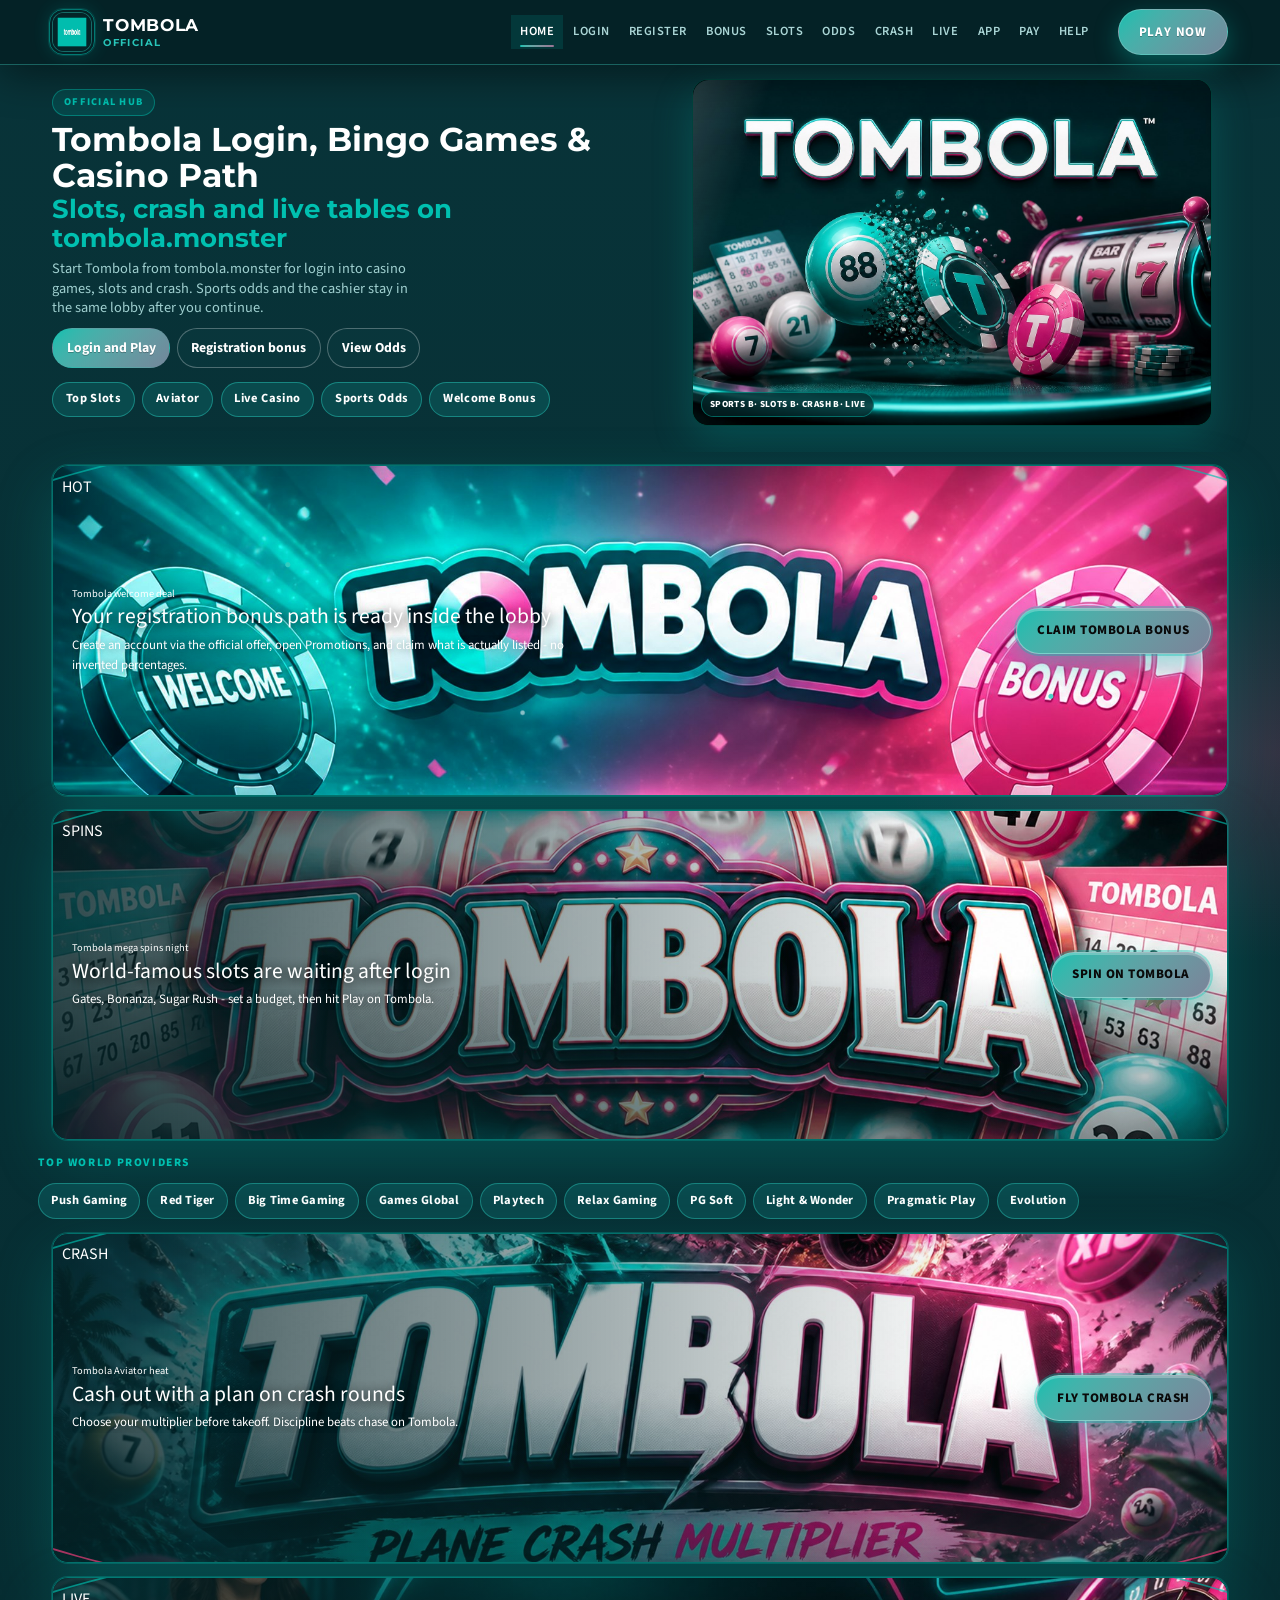
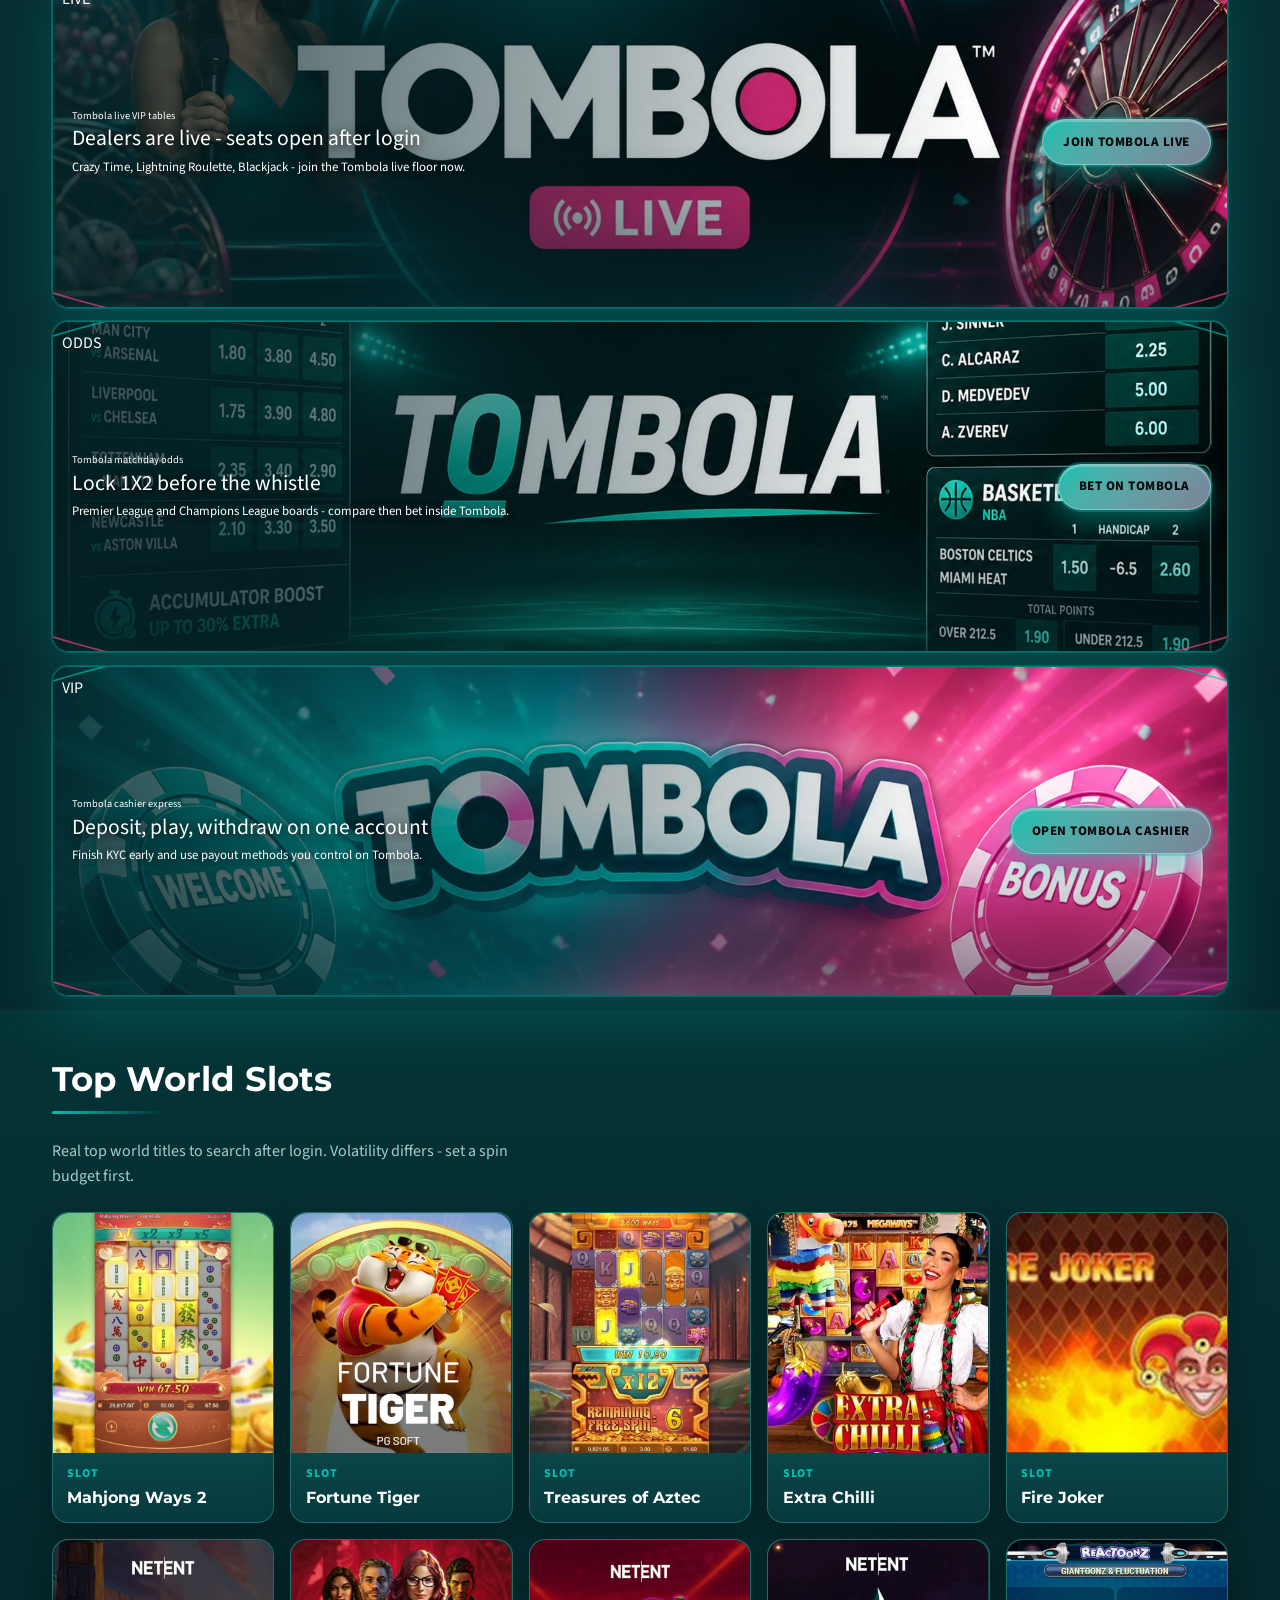
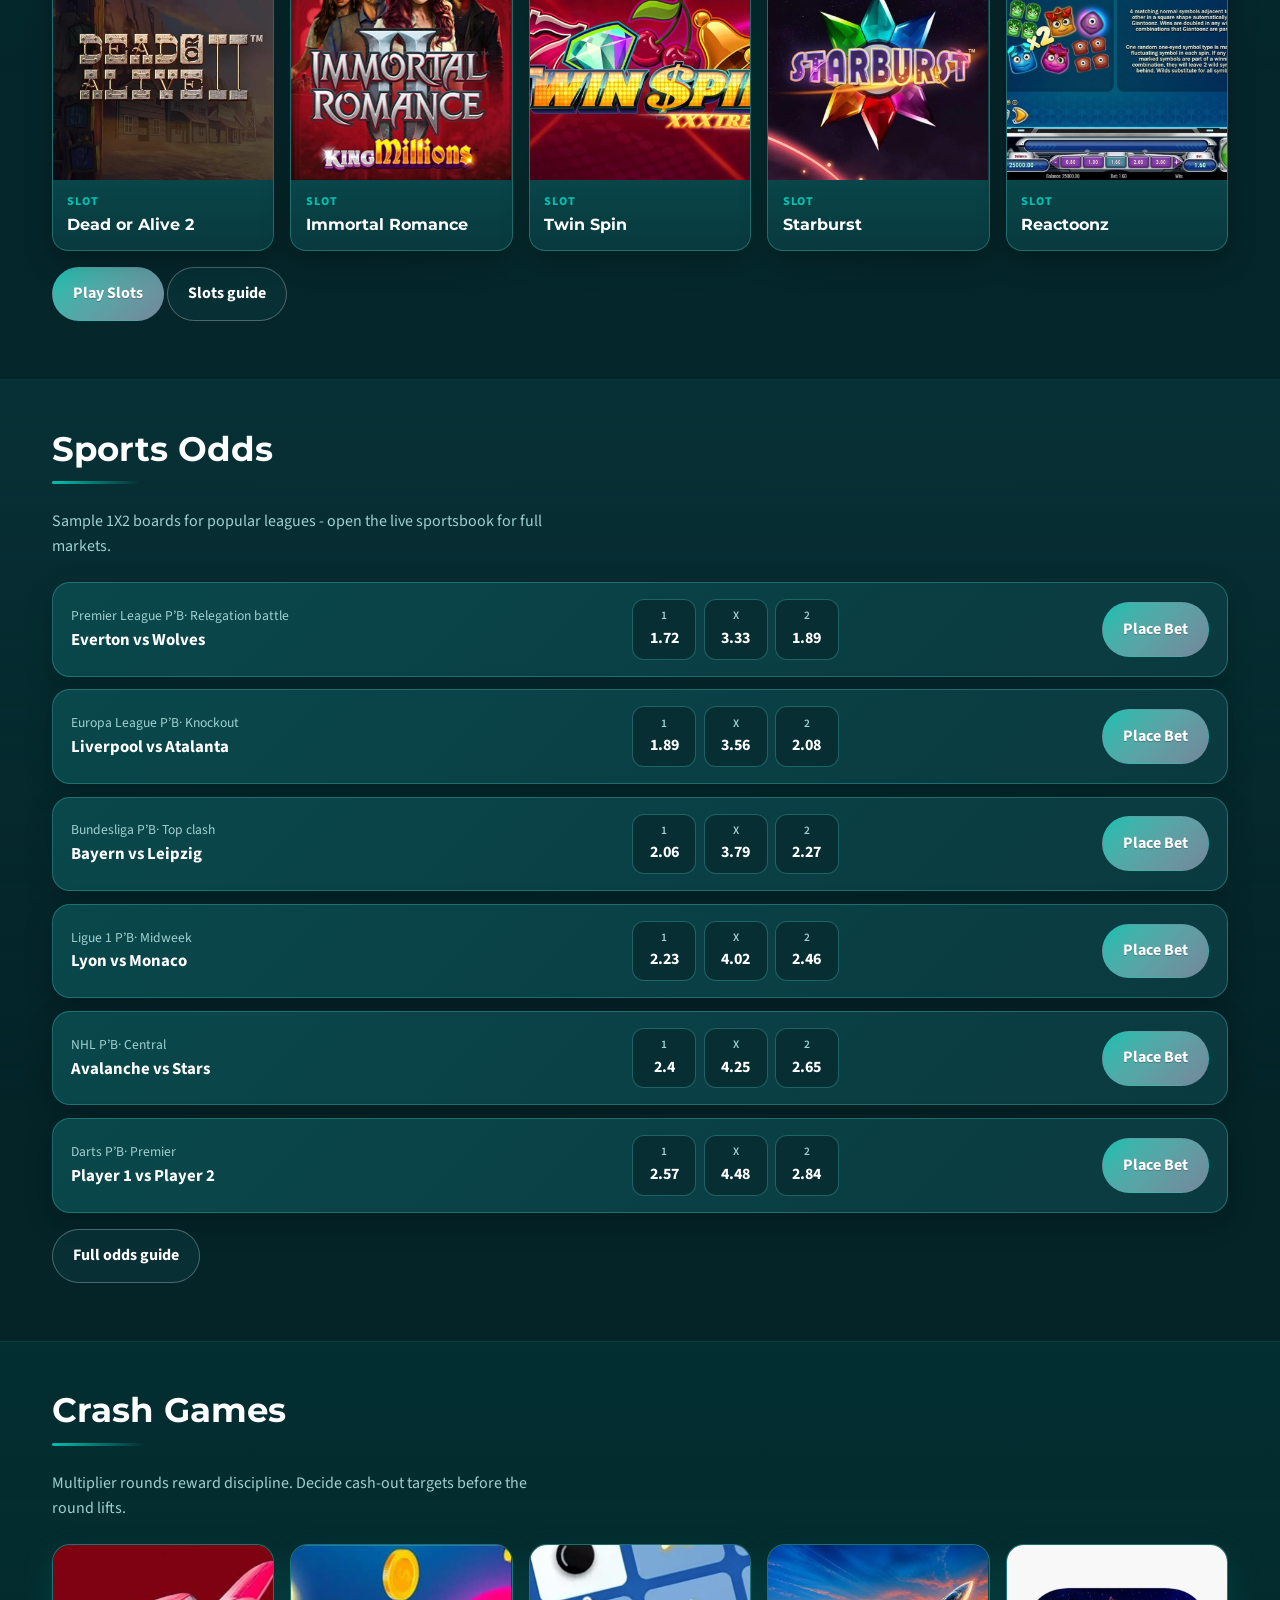
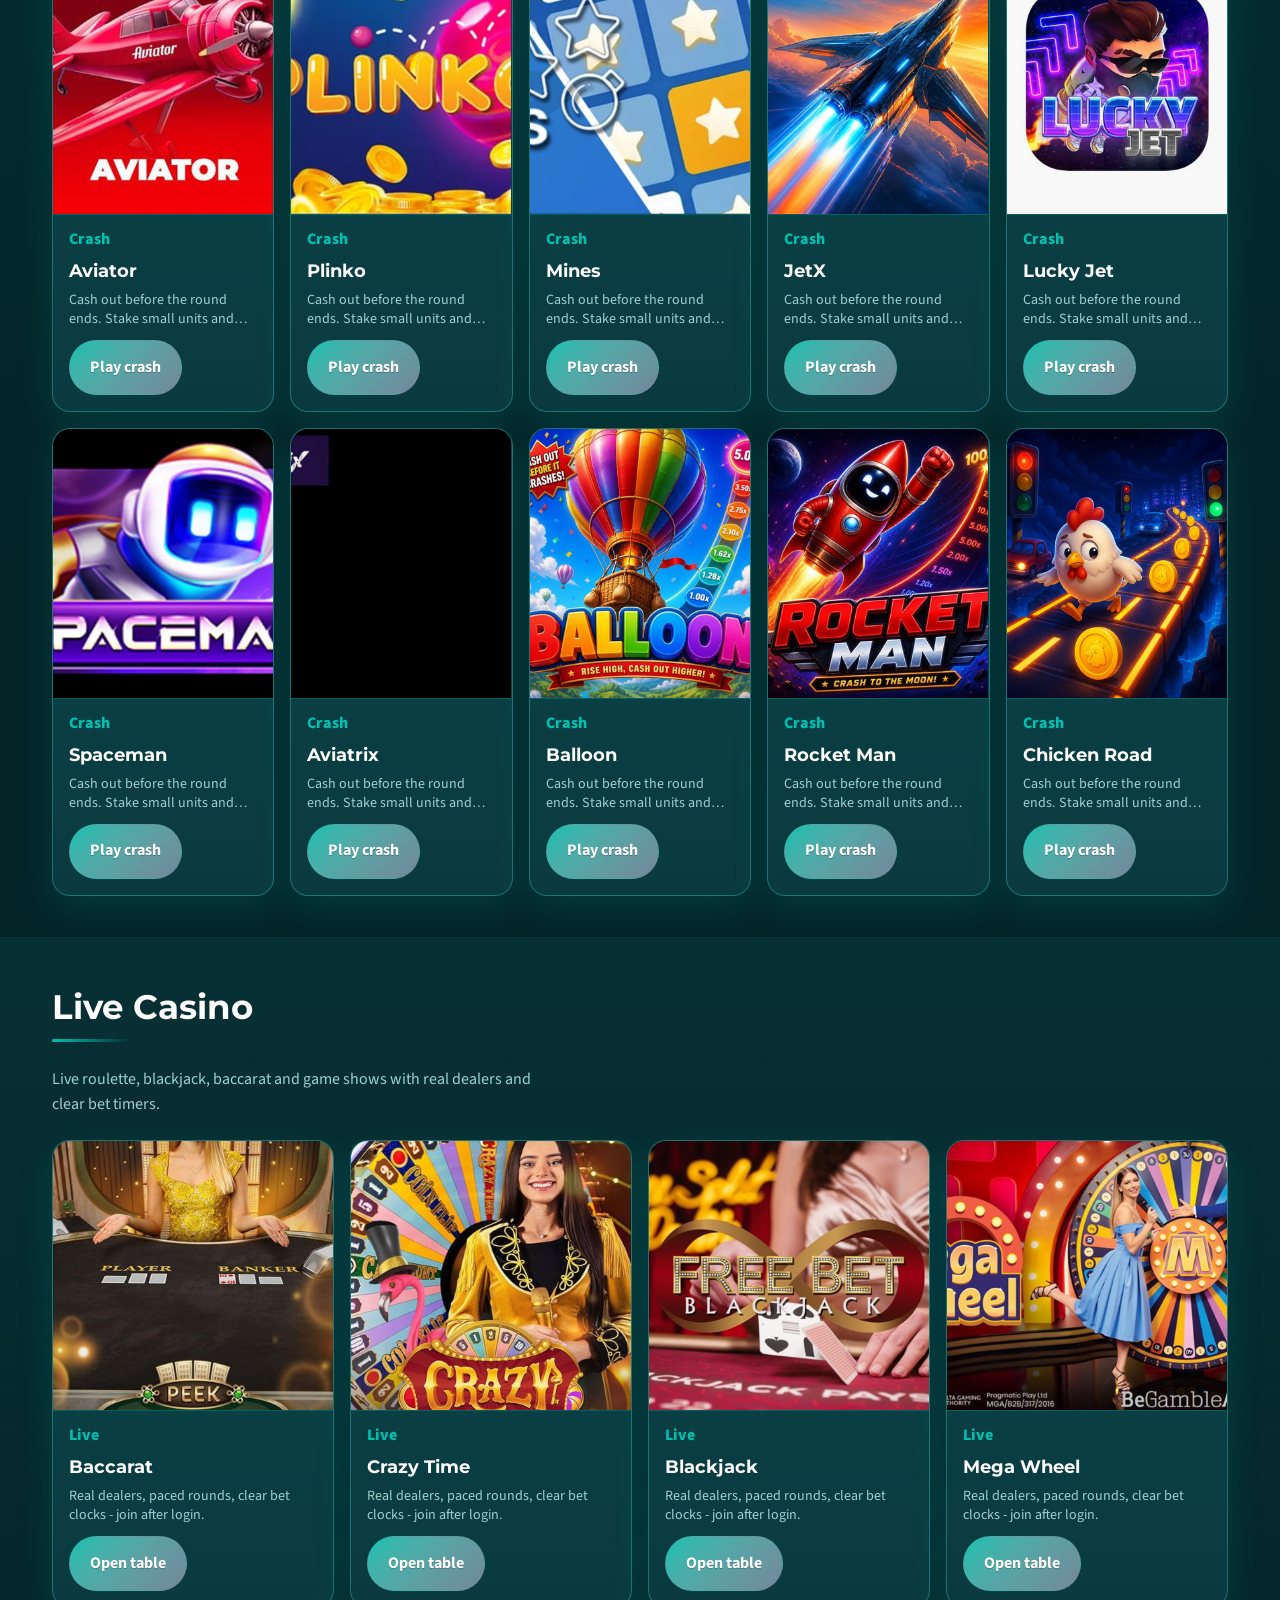
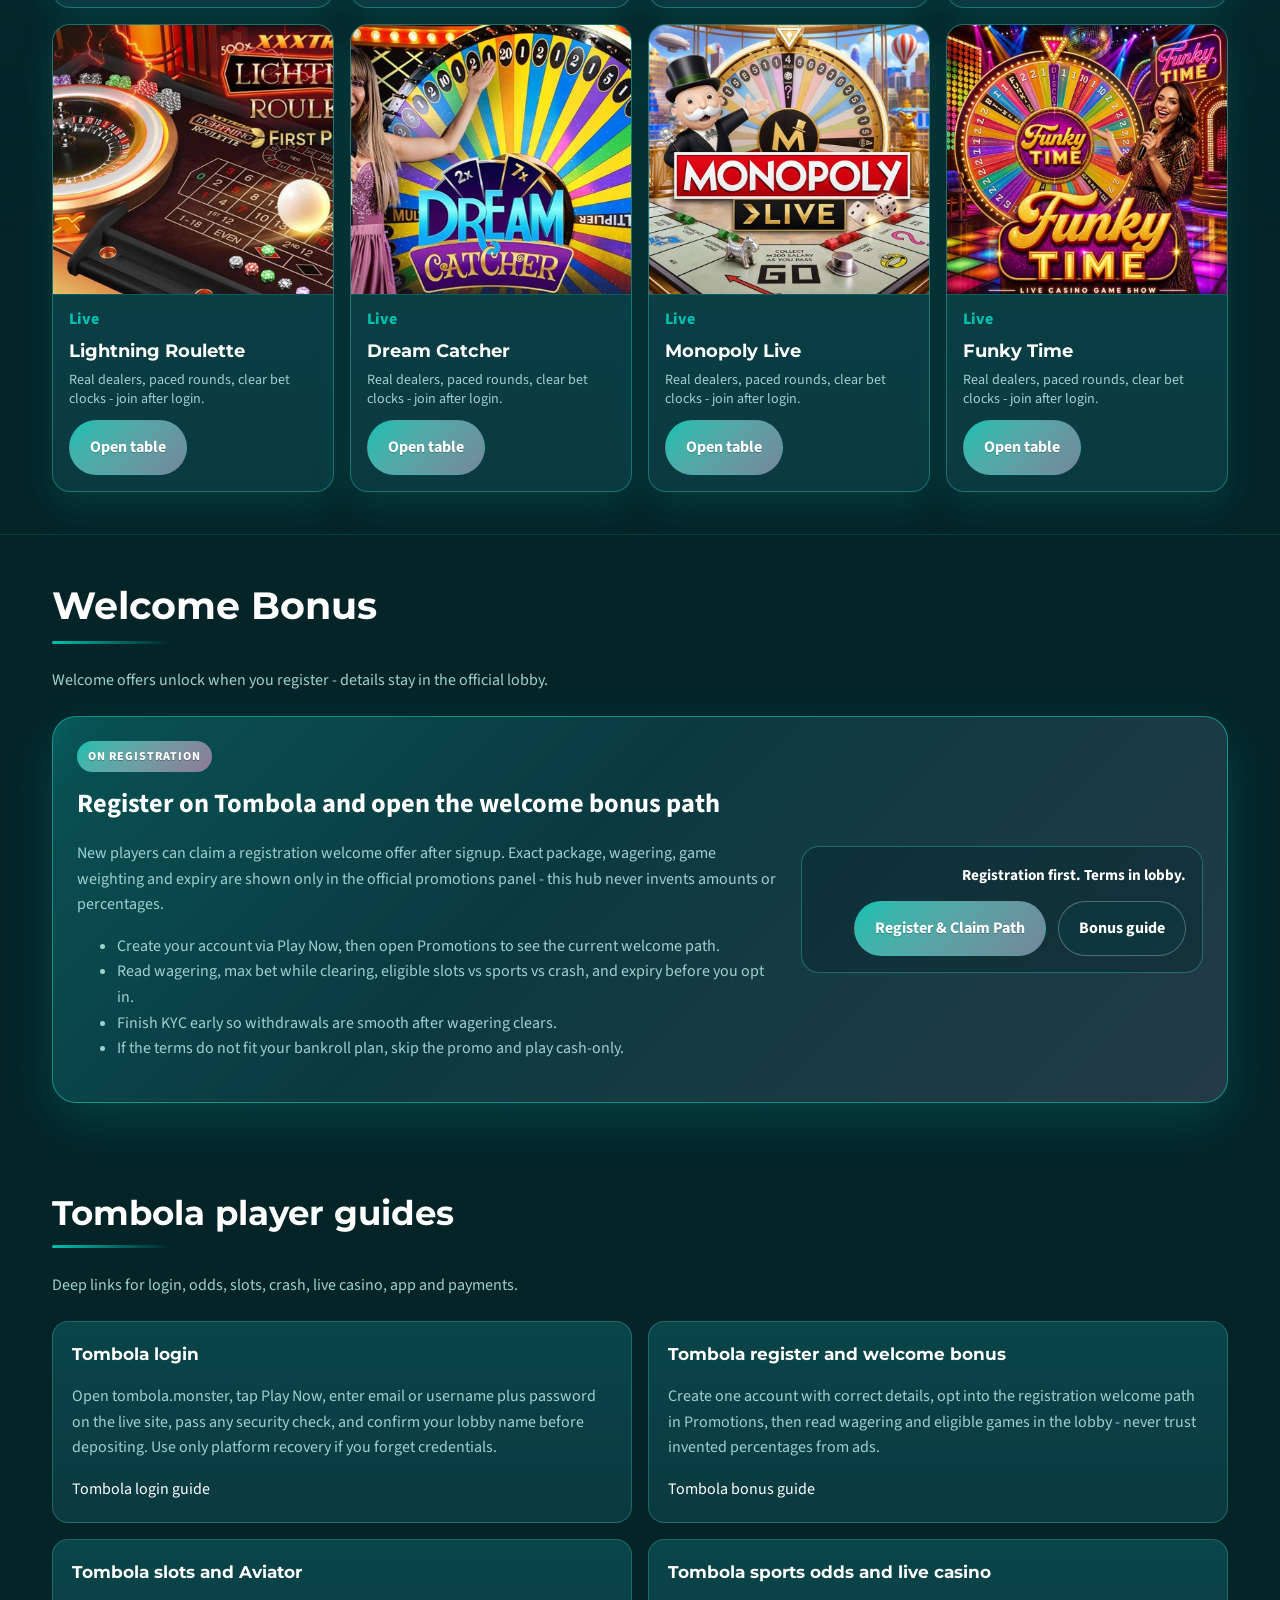
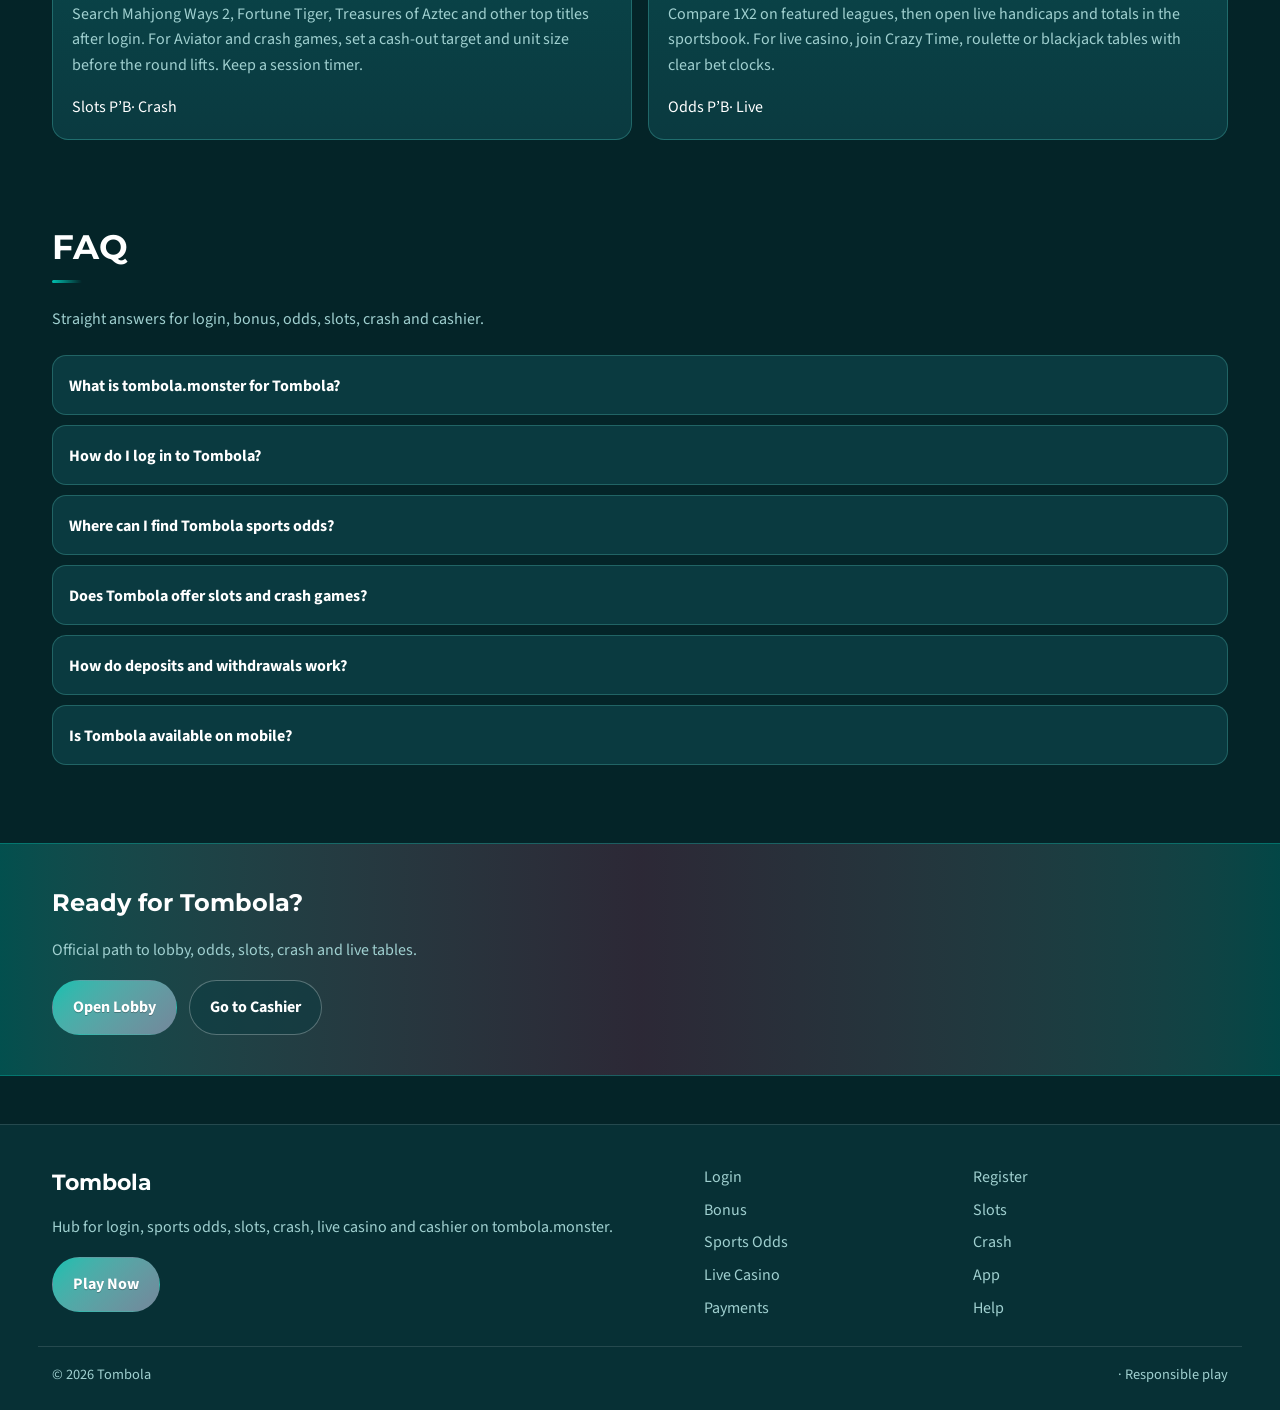
==== index.html @ 61f8c95f "Launch Tombola hub on tombola.monster" ====
<!DOCTYPE html>
<html lang="en">
<head>
<meta charset="utf-8">
<meta name="viewport" content="width=device-width, initial-scale=1">
<title>Tombola Login, Slots, Crash &amp; Live Casino | tombola.monster</title>
<meta name="description" content="Tombola on tombola.monster: login, welcome bonus path, top slots, Aviator crash, live casino and sports odds.">
<meta name="keywords" content="Tombola, Tombola login, Tombola register, Tombola bonus, Tombola slots, Tombola Aviator, Tombola live casino, Tombola odds, Tombola app, Tombola deposit, Mahjong Ways 2, Fortune Tiger, Treasures of Aztec, Aviator, crash games, sports betting, tombola.monster">
<meta name="robots" content="index,follow,max-image-preview:large">
<link rel="canonical" href="https://tombola.monster/">
<meta property="og:type" content="website">
<meta property="og:site_name" content="Tombola">
<meta property="og:title" content="Tombola Login, Slots, Crash &amp; Live Casino | tombola.monster">
<meta property="og:description" content="Tombola on tombola.monster: login, welcome bonus path, top slots, Aviator crash, live casino and sports odds.">
<meta property="og:url" content="https://tombola.monster/">
<meta property="og:image" content="https://tombola.monster/assets/brand/logo.png">
<meta name="twitter:card" content="summary_large_image">
<meta name="twitter:title" content="Tombola Login, Slots, Crash &amp; Live Casino | tombola.monster">
<meta name="twitter:description" content="Tombola on tombola.monster: login, welcome bonus path, top slots, Aviator crash, live casino and sports odds.">
<meta name="twitter:image" content="https://tombola.monster/assets/brand/logo.png">
<link rel="icon" href="/favicon.ico" sizes="any">
<link rel="icon" type="image/png" sizes="48x48" href="/favicon-48x48.png">
<link rel="icon" type="image/png" sizes="96x96" href="/favicon-96x96.png">
<link rel="icon" type="image/png" sizes="192x192" href="/favicon-192x192.png">
<link rel="apple-touch-icon" sizes="180x180" href="/apple-touch-icon.png">
<link rel="manifest" href="/site.webmanifest">
<link rel="preconnect" href="https://fonts.googleapis.com">
<link rel="preconnect" href="https://fonts.gstatic.com" crossorigin>
<link href="https://fonts.googleapis.com/css2?family=Montserrat:wght@600;700&family=Source+Sans+3:wght@400;600;700&display=swap" rel="stylesheet">
<link rel="stylesheet" href="/css/styles.css">
<link rel="stylesheet" href="/css/i18n.css">
<script type="application/ld+json">{"@context":"https://schema.org","@type":"FAQPage","url":"https://tombola.monster/","mainEntity":[{"@type":"Question","name":"What is tombola.monster for Tombola?","acceptedAnswer":{"@type":"Answer","text":"tombola.monster is the SEO hub for Tombola login, sports odds, slots, crash games, live casino and cashier. Tap Play Now and confirm you land on the live Tombola platform."}},{"@type":"Question","name":"How do I log in to Tombola?","acceptedAnswer":{"@type":"Answer","text":"Open Play Now from tombola.monster, enter your registered email or username and password on the live site, complete any security check, then confirm your account name appears in the lobby header."}},{"@type":"Question","name":"Where can I find Tombola sports odds?","acceptedAnswer":{"@type":"Answer","text":"Use the sports / odds section on this hub, then continue to the live Tombola sportsbook for 1X2, handicaps, totals and in-play markets across major leagues."}},{"@type":"Question","name":"Does Tombola offer slots and crash games?","acceptedAnswer":{"@type":"Answer","text":"Yes. Popular slots and crash titles are highlighted here so you can jump straight into the lobby catalog after login. Set a session budget before spinning."}},{"@type":"Question","name":"How do deposits and withdrawals work?","acceptedAnswer":{"@type":"Answer","text":"Fund via the cashier after login, complete KYC early if prompted, and use the same methods for withdrawals. Keep billing details consistent with your profile."}},{"@type":"Question","name":"Is Tombola available on mobile?","acceptedAnswer":{"@type":"Answer","text":"One account works on phone and desktop browsers. Prefer a stable connection, avoid shared devices, and log out after cash sessions on borrowed phones."}}]}</script>
</head>
<body class="layout-3 home">
<header class="site-header" id="siteHeader">
<div class="wrap header-bar">
<a class="brand" href="/" aria-label="Tombola home">
<span class="brand-mark"><img src="/assets/brand/logo.png" alt="Tombola logo" width="40" height="40"></span>
<span class="brand-copy"><span class="brand-name">Tombola</span><span class="brand-tag">Official</span></span>
</a>
<button class="nav-toggle" id="navToggle" aria-expanded="false" aria-controls="siteNav" type="button" aria-label="Open menu"><span></span><span></span><span></span></button>
<nav class="site-nav" id="siteNav" aria-label="Primary"><a class="nav-link is-active" href="/">Home</a><a class="nav-link" href="/tomb-login.html">Login</a><a class="nav-link" href="/tomb-register.html">Register</a><a class="nav-link" href="/tomb-bonus.html">Bonus</a><a class="nav-link" href="/tomb-slots.html">Slots</a><a class="nav-link" href="/tomb-odds.html">Odds</a><a class="nav-link" href="/tomb-crash.html">Crash</a><a class="nav-link" href="/tomb-live.html">Live</a><a class="nav-link" href="/tomb-app.html">App</a><a class="nav-link" href="/tomb-pay.html">Pay</a><a class="nav-link" href="/tomb-help.html">Help</a></nav>
<a class="btn btn-accent header-cta" href="https://martell888.online/HBztCKBh?sub_id_1=tombola.monster" rel="nofollow sponsored noopener" target="_blank">Play Now</a>
</div>
</header>
<section class="hero"><div class="wrap"><div class="hero-shell">
<div class="hero-copy reveal">
<div class="eyebrow eyebrow-pill">Official hub</div>
<h1>Tombola Login, Bingo Games &amp; Casino Path<span>Slots, crash and live tables on tombola.monster</span></h1>
<p class="lead">Start Tombola from tombola.monster for login into casino games, slots and crash. Sports odds and the cashier stay in the same lobby after you continue.</p>
<div class="cta-row">
<a class="btn btn-accent" href="https://martell888.online/HBztCKBh?sub_id_1=tombola.monster" rel="nofollow sponsored noopener" target="_blank">Login and Play</a>
<a class="btn btn-ghost" href="/tomb-bonus.html">Registration bonus</a>
<a class="btn btn-ghost" href="/tomb-odds.html">View Odds</a>
</div>
<div class="hero-chips" aria-label="Quick links">
<a class="chip chip-hot" href="#slots">Top Slots</a>
<a class="chip chip-hot" href="#crash">Aviator</a>
<a class="chip chip-hot" href="#live">Live Casino</a>
<a class="chip chip-hot" href="#odds">Sports Odds</a>
<a class="chip chip-hot" href="#bonus">Welcome Bonus</a>
</div>
</div>
<div class="hero-visual hero-stage reveal" aria-label="Tombola sports and betting">
<div class="hero-glow" aria-hidden="true"></div>
<img class="hero-img" src="/assets/hero.jpg" alt="Tombola sports betting and casino" width="768" height="1024" loading="eager">
<div class="hero-shine" aria-hidden="true"></div>
<div class="hero-badge">Sports В· Slots В· Crash В· Live</div>
</div>
</div></div></section>
<div class="wrap"><a class="promo-fx promo-jackpot reveal" href="https://martell888.online/HBztCKBh?sub_id_1=tombola.monster" rel="nofollow sponsored noopener" target="_blank">
<span class="promo-badge">HOT</span>
<span class="promo-fx-glow" aria-hidden="true"></span>
<span class="promo-fx-scan" aria-hidden="true"></span>
<span class="promo-fx-particles" aria-hidden="true"></span>
<span class="promo-fx-rays" aria-hidden="true"></span>
<span class="promo-fx-ring" aria-hidden="true"></span>
<div class="promo-media"><img src="/assets/promo/promo-bonus.jpg" alt="Tombola promo" width="960" height="540" loading="lazy"></div>
<div class="promo-copy"><span class="promo-kicker">Tombola welcome deal</span><div class="promo-title">Your registration bonus path is ready inside the lobby</div><p class="promo-sub">Create an account via the official offer, open Promotions, and claim what is actually listed - no invented percentages.</p></div>
<span class="promo-cta"><span class="promo-cta-shine" aria-hidden="true"></span><span class="promo-cta-label">Claim Tombola bonus</span></span>
</a></div>
<div class="wrap"><a class="promo-fx promo-neon reveal" href="https://martell888.online/HBztCKBh?sub_id_1=tombola.monster" rel="nofollow sponsored noopener" target="_blank">
<span class="promo-badge">SPINS</span>
<span class="promo-fx-glow" aria-hidden="true"></span>
<span class="promo-fx-scan" aria-hidden="true"></span>
<span class="promo-fx-particles" aria-hidden="true"></span>
<span class="promo-fx-rays" aria-hidden="true"></span>
<span class="promo-fx-ring" aria-hidden="true"></span>
<div class="promo-media"><img src="/assets/promo/promo-slots.jpg" alt="Tombola promo" width="960" height="540" loading="lazy"></div>
<div class="promo-copy"><span class="promo-kicker">Tombola mega spins night</span><div class="promo-title">World-famous slots are waiting after login</div><p class="promo-sub">Gates, Bonanza, Sugar Rush - set a budget, then hit Play on Tombola.</p></div>
<span class="promo-cta"><span class="promo-cta-shine" aria-hidden="true"></span><span class="promo-cta-label">Spin on Tombola</span></span>
</a></div>
<div class="providers-block reveal"><div class="providers-label">Top world providers</div><div class="providers-strip"><a class="provider-chip" href="https://martell888.online/HBztCKBh?sub_id_1=tombola.monster" rel="nofollow sponsored noopener" target="_blank">Push Gaming</a><a class="provider-chip" href="https://martell888.online/HBztCKBh?sub_id_1=tombola.monster" rel="nofollow sponsored noopener" target="_blank">Red Tiger</a><a class="provider-chip" href="https://martell888.online/HBztCKBh?sub_id_1=tombola.monster" rel="nofollow sponsored noopener" target="_blank">Big Time Gaming</a><a class="provider-chip" href="https://martell888.online/HBztCKBh?sub_id_1=tombola.monster" rel="nofollow sponsored noopener" target="_blank">Games Global</a><a class="provider-chip" href="https://martell888.online/HBztCKBh?sub_id_1=tombola.monster" rel="nofollow sponsored noopener" target="_blank">Playtech</a><a class="provider-chip" href="https://martell888.online/HBztCKBh?sub_id_1=tombola.monster" rel="nofollow sponsored noopener" target="_blank">Relax Gaming</a><a class="provider-chip" href="https://martell888.online/HBztCKBh?sub_id_1=tombola.monster" rel="nofollow sponsored noopener" target="_blank">PG Soft</a><a class="provider-chip" href="https://martell888.online/HBztCKBh?sub_id_1=tombola.monster" rel="nofollow sponsored noopener" target="_blank">Light &amp; Wonder</a><a class="provider-chip" href="https://martell888.online/HBztCKBh?sub_id_1=tombola.monster" rel="nofollow sponsored noopener" target="_blank">Pragmatic Play</a><a class="provider-chip" href="https://martell888.online/HBztCKBh?sub_id_1=tombola.monster" rel="nofollow sponsored noopener" target="_blank">Evolution</a></div></div>
<div class="wrap"><a class="promo-fx promo-flame reveal" href="https://martell888.online/HBztCKBh?sub_id_1=tombola.monster" rel="nofollow sponsored noopener" target="_blank">
<span class="promo-badge">CRASH</span>
<span class="promo-fx-glow" aria-hidden="true"></span>
<span class="promo-fx-scan" aria-hidden="true"></span>
<span class="promo-fx-particles" aria-hidden="true"></span>
<span class="promo-fx-rays" aria-hidden="true"></span>
<span class="promo-fx-ring" aria-hidden="true"></span>
<div class="promo-media"><img src="/assets/promo/promo-crash.jpg" alt="Tombola promo" width="960" height="540" loading="lazy"></div>
<div class="promo-copy"><span class="promo-kicker">Tombola Aviator heat</span><div class="promo-title">Cash out with a plan on crash rounds</div><p class="promo-sub">Choose your multiplier before takeoff. Discipline beats chase on Tombola.</p></div>
<span class="promo-cta"><span class="promo-cta-shine" aria-hidden="true"></span><span class="promo-cta-label">Fly Tombola crash</span></span>
</a></div>
<div class="wrap"><a class="promo-fx promo-roulette reveal" href="https://martell888.online/HBztCKBh?sub_id_1=tombola.monster" rel="nofollow sponsored noopener" target="_blank">
<span class="promo-badge">LIVE</span>
<span class="promo-fx-glow" aria-hidden="true"></span>
<span class="promo-fx-scan" aria-hidden="true"></span>
<span class="promo-fx-particles" aria-hidden="true"></span>
<span class="promo-fx-rays" aria-hidden="true"></span>
<span class="promo-fx-ring" aria-hidden="true"></span>
<div class="promo-media"><img src="/assets/promo/promo-live.jpg" alt="Tombola promo" width="960" height="540" loading="lazy"></div>
<div class="promo-copy"><span class="promo-kicker">Tombola live VIP tables</span><div class="promo-title">Dealers are live - seats open after login</div><p class="promo-sub">Crazy Time, Lightning Roulette, Blackjack - join the Tombola live floor now.</p></div>
<span class="promo-cta"><span class="promo-cta-shine" aria-hidden="true"></span><span class="promo-cta-label">Join Tombola live</span></span>
</a></div>
<div class="wrap"><a class="promo-fx promo-blast reveal" href="https://martell888.online/HBztCKBh?sub_id_1=tombola.monster" rel="nofollow sponsored noopener" target="_blank">
<span class="promo-badge">ODDS</span>
<span class="promo-fx-glow" aria-hidden="true"></span>
<span class="promo-fx-scan" aria-hidden="true"></span>
<span class="promo-fx-particles" aria-hidden="true"></span>
<span class="promo-fx-rays" aria-hidden="true"></span>
<span class="promo-fx-ring" aria-hidden="true"></span>
<div class="promo-media"><img src="/assets/promo/promo-odds.jpg" alt="Tombola promo" width="960" height="540" loading="lazy"></div>
<div class="promo-copy"><span class="promo-kicker">Tombola matchday odds</span><div class="promo-title">Lock 1X2 before the whistle</div><p class="promo-sub">Premier League and Champions League boards - compare then bet inside Tombola.</p></div>
<span class="promo-cta"><span class="promo-cta-shine" aria-hidden="true"></span><span class="promo-cta-label">Bet on Tombola</span></span>
</a></div>
<div class="wrap"><a class="promo-fx promo-vip reveal" href="https://martell888.online/HBztCKBh?sub_id_1=tombola.monster" rel="nofollow sponsored noopener" target="_blank">
<span class="promo-badge">VIP</span>
<span class="promo-fx-glow" aria-hidden="true"></span>
<span class="promo-fx-scan" aria-hidden="true"></span>
<span class="promo-fx-particles" aria-hidden="true"></span>
<span class="promo-fx-rays" aria-hidden="true"></span>
<span class="promo-fx-ring" aria-hidden="true"></span>
<div class="promo-media"><img src="/assets/promo/promo-cashier.jpg" alt="Tombola promo" width="960" height="540" loading="lazy"></div>
<div class="promo-copy"><span class="promo-kicker">Tombola cashier express</span><div class="promo-title">Deposit, play, withdraw on one account</div><p class="promo-sub">Finish KYC early and use payout methods you control on Tombola.</p></div>
<span class="promo-cta"><span class="promo-cta-shine" aria-hidden="true"></span><span class="promo-cta-label">Open Tombola cashier</span></span>
</a></div>
<section class="section section-hot" id="slots"><div class="wrap">
<div class="section-head"><h2>Top World Slots</h2><p class="mute">Real top world titles to search after login. Volatility differs - set a spin budget first.</p></div>
<div class="card-grid"><article class="game-card"><a class="js-offer-card" href="https://martell888.online/HBztCKBh?sub_id_1=tombola.monster" rel="nofollow sponsored noopener" target="_blank"><img src="/assets/slots/slot-01.jpg" alt="Mahjong Ways 2" width="320" height="240" loading="lazy"><div class="card-meta"><div class="tag">Slot</div><h3>Mahjong Ways 2</h3></div></a></article><article class="game-card"><a class="js-offer-card" href="https://martell888.online/HBztCKBh?sub_id_1=tombola.monster" rel="nofollow sponsored noopener" target="_blank"><img src="/assets/slots/slot-02.jpg" alt="Fortune Tiger" width="320" height="240" loading="lazy"><div class="card-meta"><div class="tag">Slot</div><h3>Fortune Tiger</h3></div></a></article><article class="game-card"><a class="js-offer-card" href="https://martell888.online/HBztCKBh?sub_id_1=tombola.monster" rel="nofollow sponsored noopener" target="_blank"><img src="/assets/slots/slot-03.jpg" alt="Treasures of Aztec" width="320" height="240" loading="lazy"><div class="card-meta"><div class="tag">Slot</div><h3>Treasures of Aztec</h3></div></a></article><article class="game-card"><a class="js-offer-card" href="https://martell888.online/HBztCKBh?sub_id_1=tombola.monster" rel="nofollow sponsored noopener" target="_blank"><img src="/assets/slots/slot-04.jpg" alt="Extra Chilli" width="320" height="240" loading="lazy"><div class="card-meta"><div class="tag">Slot</div><h3>Extra Chilli</h3></div></a></article><article class="game-card"><a class="js-offer-card" href="https://martell888.online/HBztCKBh?sub_id_1=tombola.monster" rel="nofollow sponsored noopener" target="_blank"><img src="/assets/slots/slot-05.jpg" alt="Fire Joker" width="320" height="240" loading="lazy"><div class="card-meta"><div class="tag">Slot</div><h3>Fire Joker</h3></div></a></article><article class="game-card"><a class="js-offer-card" href="https://martell888.online/HBztCKBh?sub_id_1=tombola.monster" rel="nofollow sponsored noopener" target="_blank"><img src="/assets/slots/slot-06.jpg" alt="Dead or Alive 2" width="320" height="240" loading="lazy"><div class="card-meta"><div class="tag">Slot</div><h3>Dead or Alive 2</h3></div></a></article><article class="game-card"><a class="js-offer-card" href="https://martell888.online/HBztCKBh?sub_id_1=tombola.monster" rel="nofollow sponsored noopener" target="_blank"><img src="/assets/slots/slot-07.jpg" alt="Immortal Romance" width="320" height="240" loading="lazy"><div class="card-meta"><div class="tag">Slot</div><h3>Immortal Romance</h3></div></a></article><article class="game-card"><a class="js-offer-card" href="https://martell888.online/HBztCKBh?sub_id_1=tombola.monster" rel="nofollow sponsored noopener" target="_blank"><img src="/assets/slots/slot-08.jpg" alt="Twin Spin" width="320" height="240" loading="lazy"><div class="card-meta"><div class="tag">Slot</div><h3>Twin Spin</h3></div></a></article><article class="game-card"><a class="js-offer-card" href="https://martell888.online/HBztCKBh?sub_id_1=tombola.monster" rel="nofollow sponsored noopener" target="_blank"><img src="/assets/slots/slot-09.jpg" alt="Starburst" width="320" height="240" loading="lazy"><div class="card-meta"><div class="tag">Slot</div><h3>Starburst</h3></div></a></article><article class="game-card"><a class="js-offer-card" href="https://martell888.online/HBztCKBh?sub_id_1=tombola.monster" rel="nofollow sponsored noopener" target="_blank"><img src="/assets/slots/slot-10.jpg" alt="Reactoonz" width="320" height="240" loading="lazy"><div class="card-meta"><div class="tag">Slot</div><h3>Reactoonz</h3></div></a></article></div>
<p style="margin-top:1rem"><a class="btn btn-accent" href="https://martell888.online/HBztCKBh?sub_id_1=tombola.monster" rel="nofollow sponsored noopener" target="_blank">Play Slots</a>
<a class="btn btn-ghost" href="/tomb-slots.html">Slots guide</a></p>
</div></section>
<section class="section section-alt" id="odds"><div class="wrap">
<div class="section-head"><h2>Sports Odds</h2><p class="mute">Sample 1X2 boards for popular leagues - open the live sportsbook for full markets.</p></div>
<div class="odds-board"><article class="odds-row">
<div><div class="odds-meta">Premier League Р’В· Relegation battle</div>
<div class="odds-match">Everton vs Wolves</div></div>
<div class="odds-prices"><div class="price"><small>1</small>1.72</div><div class="price"><small>X</small>3.33</div><div class="price"><small>2</small>1.89</div></div>
<a class="btn btn-accent" href="https://martell888.online/HBztCKBh?sub_id_1=tombola.monster" rel="nofollow sponsored noopener" target="_blank">Place Bet</a>
</article>
<article class="odds-row">
<div><div class="odds-meta">Europa League Р’В· Knockout</div>
<div class="odds-match">Liverpool vs Atalanta</div></div>
<div class="odds-prices"><div class="price"><small>1</small>1.89</div><div class="price"><small>X</small>3.56</div><div class="price"><small>2</small>2.08</div></div>
<a class="btn btn-accent" href="https://martell888.online/HBztCKBh?sub_id_1=tombola.monster" rel="nofollow sponsored noopener" target="_blank">Place Bet</a>
</article>
<article class="odds-row">
<div><div class="odds-meta">Bundesliga Р’В· Top clash</div>
<div class="odds-match">Bayern vs Leipzig</div></div>
<div class="odds-prices"><div class="price"><small>1</small>2.06</div><div class="price"><small>X</small>3.79</div><div class="price"><small>2</small>2.27</div></div>
<a class="btn btn-accent" href="https://martell888.online/HBztCKBh?sub_id_1=tombola.monster" rel="nofollow sponsored noopener" target="_blank">Place Bet</a>
</article>
<article class="odds-row">
<div><div class="odds-meta">Ligue 1 Р’В· Midweek</div>
<div class="odds-match">Lyon vs Monaco</div></div>
<div class="odds-prices"><div class="price"><small>1</small>2.23</div><div class="price"><small>X</small>4.02</div><div class="price"><small>2</small>2.46</div></div>
<a class="btn btn-accent" href="https://martell888.online/HBztCKBh?sub_id_1=tombola.monster" rel="nofollow sponsored noopener" target="_blank">Place Bet</a>
</article>
<article class="odds-row">
<div><div class="odds-meta">NHL Р’В· Central</div>
<div class="odds-match">Avalanche vs Stars</div></div>
<div class="odds-prices"><div class="price"><small>1</small>2.4</div><div class="price"><small>X</small>4.25</div><div class="price"><small>2</small>2.65</div></div>
<a class="btn btn-accent" href="https://martell888.online/HBztCKBh?sub_id_1=tombola.monster" rel="nofollow sponsored noopener" target="_blank">Place Bet</a>
</article>
<article class="odds-row">
<div><div class="odds-meta">Darts Р’В· Premier</div>
<div class="odds-match">Player 1 vs Player 2</div></div>
<div class="odds-prices"><div class="price"><small>1</small>2.57</div><div class="price"><small>X</small>4.48</div><div class="price"><small>2</small>2.84</div></div>
<a class="btn btn-accent" href="https://martell888.online/HBztCKBh?sub_id_1=tombola.monster" rel="nofollow sponsored noopener" target="_blank">Place Bet</a>
</article></div>
<p style="margin-top:1rem"><a class="btn btn-ghost" href="/tomb-odds.html">Full odds guide</a></p>
</div></section>
<section class="section section-hot" id="crash"><div class="wrap">
<div class="section-head"><h2>Crash Games</h2><p class="mute">Multiplier rounds reward discipline. Decide cash-out targets before the round lifts.</p></div>
<div class="crash-grid"><article class="panel media-panel"><img src="/assets/crash/crash-01.jpg" alt="Aviator" width="480" height="270" loading="lazy"><div class="tag">Crash</div><h3>Aviator</h3><p class="mute">Cash out before the round ends. Stake small units and define an exit multiplier first.</p><a class="btn btn-accent" href="https://martell888.online/HBztCKBh?sub_id_1=tombola.monster" rel="nofollow sponsored noopener" target="_blank">Play crash</a></article><article class="panel media-panel"><img src="/assets/crash/crash-02.jpg" alt="Plinko" width="480" height="270" loading="lazy"><div class="tag">Crash</div><h3>Plinko</h3><p class="mute">Cash out before the round ends. Stake small units and define an exit multiplier first.</p><a class="btn btn-accent" href="https://martell888.online/HBztCKBh?sub_id_1=tombola.monster" rel="nofollow sponsored noopener" target="_blank">Play crash</a></article><article class="panel media-panel"><img src="/assets/crash/crash-03.jpg" alt="Mines" width="480" height="270" loading="lazy"><div class="tag">Crash</div><h3>Mines</h3><p class="mute">Cash out before the round ends. Stake small units and define an exit multiplier first.</p><a class="btn btn-accent" href="https://martell888.online/HBztCKBh?sub_id_1=tombola.monster" rel="nofollow sponsored noopener" target="_blank">Play crash</a></article><article class="panel media-panel"><img src="/assets/crash/crash-04.jpg" alt="JetX" width="480" height="270" loading="lazy"><div class="tag">Crash</div><h3>JetX</h3><p class="mute">Cash out before the round ends. Stake small units and define an exit multiplier first.</p><a class="btn btn-accent" href="https://martell888.online/HBztCKBh?sub_id_1=tombola.monster" rel="nofollow sponsored noopener" target="_blank">Play crash</a></article><article class="panel media-panel"><img src="/assets/crash/crash-05.jpg" alt="Lucky Jet" width="480" height="270" loading="lazy"><div class="tag">Crash</div><h3>Lucky Jet</h3><p class="mute">Cash out before the round ends. Stake small units and define an exit multiplier first.</p><a class="btn btn-accent" href="https://martell888.online/HBztCKBh?sub_id_1=tombola.monster" rel="nofollow sponsored noopener" target="_blank">Play crash</a></article><article class="panel media-panel"><img src="/assets/crash/crash-06.jpg" alt="Spaceman" width="480" height="270" loading="lazy"><div class="tag">Crash</div><h3>Spaceman</h3><p class="mute">Cash out before the round ends. Stake small units and define an exit multiplier first.</p><a class="btn btn-accent" href="https://martell888.online/HBztCKBh?sub_id_1=tombola.monster" rel="nofollow sponsored noopener" target="_blank">Play crash</a></article><article class="panel media-panel"><img src="/assets/crash/crash-07.jpg" alt="Aviatrix" width="480" height="270" loading="lazy"><div class="tag">Crash</div><h3>Aviatrix</h3><p class="mute">Cash out before the round ends. Stake small units and define an exit multiplier first.</p><a class="btn btn-accent" href="https://martell888.online/HBztCKBh?sub_id_1=tombola.monster" rel="nofollow sponsored noopener" target="_blank">Play crash</a></article><article class="panel media-panel"><img src="/assets/crash/crash-08.jpg" alt="Balloon" width="480" height="270" loading="lazy"><div class="tag">Crash</div><h3>Balloon</h3><p class="mute">Cash out before the round ends. Stake small units and define an exit multiplier first.</p><a class="btn btn-accent" href="https://martell888.online/HBztCKBh?sub_id_1=tombola.monster" rel="nofollow sponsored noopener" target="_blank">Play crash</a></article><article class="panel media-panel"><img src="/assets/crash/crash-09.jpg" alt="Rocket Man" width="480" height="270" loading="lazy"><div class="tag">Crash</div><h3>Rocket Man</h3><p class="mute">Cash out before the round ends. Stake small units and define an exit multiplier first.</p><a class="btn btn-accent" href="https://martell888.online/HBztCKBh?sub_id_1=tombola.monster" rel="nofollow sponsored noopener" target="_blank">Play crash</a></article><article class="panel media-panel"><img src="/assets/crash/crash-10.jpg" alt="Chicken Road" width="480" height="270" loading="lazy"><div class="tag">Crash</div><h3>Chicken Road</h3><p class="mute">Cash out before the round ends. Stake small units and define an exit multiplier first.</p><a class="btn btn-accent" href="https://martell888.online/HBztCKBh?sub_id_1=tombola.monster" rel="nofollow sponsored noopener" target="_blank">Play crash</a></article></div>
</div></section>
<section class="section section-alt" id="live"><div class="wrap">
<div class="section-head"><h2>Live Casino</h2><p class="mute">Live roulette, blackjack, baccarat and game shows with real dealers and clear bet timers.</p></div>
<div class="live-grid"><article class="panel media-panel"><img src="/assets/live/live-01.jpg" alt="Baccarat" width="480" height="270" loading="lazy"><div class="tag">Live</div><h3>Baccarat</h3><p class="mute">Real dealers, paced rounds, clear bet clocks - join after login.</p><a class="btn btn-accent" href="https://martell888.online/HBztCKBh?sub_id_1=tombola.monster" rel="nofollow sponsored noopener" target="_blank">Open table</a></article><article class="panel media-panel"><img src="/assets/live/live-02.jpg" alt="Crazy Time" width="480" height="270" loading="lazy"><div class="tag">Live</div><h3>Crazy Time</h3><p class="mute">Real dealers, paced rounds, clear bet clocks - join after login.</p><a class="btn btn-accent" href="https://martell888.online/HBztCKBh?sub_id_1=tombola.monster" rel="nofollow sponsored noopener" target="_blank">Open table</a></article><article class="panel media-panel"><img src="/assets/live/live-03.jpg" alt="Blackjack" width="480" height="270" loading="lazy"><div class="tag">Live</div><h3>Blackjack</h3><p class="mute">Real dealers, paced rounds, clear bet clocks - join after login.</p><a class="btn btn-accent" href="https://martell888.online/HBztCKBh?sub_id_1=tombola.monster" rel="nofollow sponsored noopener" target="_blank">Open table</a></article><article class="panel media-panel"><img src="/assets/live/live-04.jpg" alt="Mega Wheel" width="480" height="270" loading="lazy"><div class="tag">Live</div><h3>Mega Wheel</h3><p class="mute">Real dealers, paced rounds, clear bet clocks - join after login.</p><a class="btn btn-accent" href="https://martell888.online/HBztCKBh?sub_id_1=tombola.monster" rel="nofollow sponsored noopener" target="_blank">Open table</a></article><article class="panel media-panel"><img src="/assets/live/live-05.jpg" alt="Lightning Roulette" width="480" height="270" loading="lazy"><div class="tag">Live</div><h3>Lightning Roulette</h3><p class="mute">Real dealers, paced rounds, clear bet clocks - join after login.</p><a class="btn btn-accent" href="https://martell888.online/HBztCKBh?sub_id_1=tombola.monster" rel="nofollow sponsored noopener" target="_blank">Open table</a></article><article class="panel media-panel"><img src="/assets/live/live-06.jpg" alt="Dream Catcher" width="480" height="270" loading="lazy"><div class="tag">Live</div><h3>Dream Catcher</h3><p class="mute">Real dealers, paced rounds, clear bet clocks - join after login.</p><a class="btn btn-accent" href="https://martell888.online/HBztCKBh?sub_id_1=tombola.monster" rel="nofollow sponsored noopener" target="_blank">Open table</a></article><article class="panel media-panel"><img src="/assets/live/live-07.jpg" alt="Monopoly Live" width="480" height="270" loading="lazy"><div class="tag">Live</div><h3>Monopoly Live</h3><p class="mute">Real dealers, paced rounds, clear bet clocks - join after login.</p><a class="btn btn-accent" href="https://martell888.online/HBztCKBh?sub_id_1=tombola.monster" rel="nofollow sponsored noopener" target="_blank">Open table</a></article><article class="panel media-panel"><img src="/assets/live/live-08.jpg" alt="Funky Time" width="480" height="270" loading="lazy"><div class="tag">Live</div><h3>Funky Time</h3><p class="mute">Real dealers, paced rounds, clear bet clocks - join after login.</p><a class="btn btn-accent" href="https://martell888.online/HBztCKBh?sub_id_1=tombola.monster" rel="nofollow sponsored noopener" target="_blank">Open table</a></article></div>
</div></section>
<section class="section bonus-spotlight" id="bonus"><div class="wrap">
<div class="section-head"><h2>Welcome Bonus</h2><p class="mute">Welcome offers unlock when you register - details stay in the official lobby.</p></div>
<div class="bonus-box bonus-box-accent"><div>
<div class="bonus-kicker">On registration</div>
<h3>Register on Tombola and open the welcome bonus path</h3>
<p class="mute">New players can claim a registration welcome offer after signup. Exact package, wagering, game weighting and expiry are shown only in the official promotions panel - this hub never invents amounts or percentages.</p>
<ul class="mute">
<li>Create your account via Play Now, then open Promotions to see the current welcome path.</li>
<li>Read wagering, max bet while clearing, eligible slots vs sports vs crash, and expiry before you opt in.</li>
<li>Finish KYC early so withdrawals are smooth after wagering clears.</li>
<li>If the terms do not fit your bankroll plan, skip the promo and play cash-only.</li>
</ul>
</div>
<div class="bonus-cta-panel">
<p class="bonus-cta-note">Registration first. Terms in lobby.</p>
<div class="cta-row" style="justify-content:flex-end">
<a class="btn btn-accent" href="https://martell888.online/HBztCKBh?sub_id_1=tombola.monster" rel="nofollow sponsored noopener" target="_blank">Register &amp; Claim Path</a>
<a class="btn btn-ghost" href="/tomb-bonus.html">Bonus guide</a>
</div>
</div></div></div></section>
<section class="section" id="seo"><div class="wrap">
<div class="section-head"><h2>Tombola player guides</h2><p class="mute">Deep links for login, odds, slots, crash, live casino, app and payments.</p></div>
<div class="seo-stack"><article class="seo-card"><h3>Tombola login</h3><p class="mute">Open tombola.monster, tap Play Now, enter email or username plus password on the live site, pass any security check, and confirm your lobby name before depositing. Use only platform recovery if you forget credentials.</p><a href="/tomb-login.html">Tombola login guide</a></article>
<article class="seo-card"><h3>Tombola register and welcome bonus</h3><p class="mute">Create one account with correct details, opt into the registration welcome path in Promotions, then read wagering and eligible games in the lobby - never trust invented percentages from ads.</p><a href="/tomb-bonus.html">Tombola bonus guide</a></article>
<article class="seo-card"><h3>Tombola slots and Aviator</h3><p class="mute">Search Mahjong Ways 2, Fortune Tiger, Treasures of Aztec and other top titles after login. For Aviator and crash games, set a cash-out target and unit size before the round lifts. Keep a session timer.</p><a href="/tomb-slots.html">Slots</a> Р’В· <a href="/tomb-crash.html">Crash</a></article>
<article class="seo-card"><h3>Tombola sports odds and live casino</h3><p class="mute">Compare 1X2 on featured leagues, then open live handicaps and totals in the sportsbook. For live casino, join Crazy Time, roulette or blackjack tables with clear bet clocks.</p><a href="/tomb-odds.html">Odds</a> Р’В· <a href="/tomb-live.html">Live</a></article></div>
</div></section>
<section class="faq wrap" id="faq"><div class="section-head"><h2>FAQ</h2><p class="mute">Straight answers for login, bonus, odds, slots, crash and cashier.</p></div><div class="faq-list"><details class="faq-item"><summary>What is tombola.monster for Tombola?</summary><p>tombola.monster is the SEO hub for Tombola login, sports odds, slots, crash games, live casino and cashier. Tap Play Now and confirm you land on the live Tombola platform.</p></details><details class="faq-item"><summary>How do I log in to Tombola?</summary><p>Open Play Now from tombola.monster, enter your registered email or username and password on the live site, complete any security check, then confirm your account name appears in the lobby header.</p></details><details class="faq-item"><summary>Where can I find Tombola sports odds?</summary><p>Use the sports / odds section on this hub, then continue to the live Tombola sportsbook for 1X2, handicaps, totals and in-play markets across major leagues.</p></details><details class="faq-item"><summary>Does Tombola offer slots and crash games?</summary><p>Yes. Popular slots and crash titles are highlighted here so you can jump straight into the lobby catalog after login. Set a session budget before spinning.</p></details><details class="faq-item"><summary>How do deposits and withdrawals work?</summary><p>Fund via the cashier after login, complete KYC early if prompted, and use the same methods for withdrawals. Keep billing details consistent with your profile.</p></details><details class="faq-item"><summary>Is Tombola available on mobile?</summary><p>One account works on phone and desktop browsers. Prefer a stable connection, avoid shared devices, and log out after cash sessions on borrowed phones.</p></details></div></section>
<section class="cta-band"><div class="wrap cta-inner">
<h2>Ready for Tombola?</h2>
<p class="mute">Official path to lobby, odds, slots, crash and live tables.</p>
<div class="cta-row">
<a class="btn btn-accent" href="https://martell888.online/HBztCKBh?sub_id_1=tombola.monster" rel="nofollow sponsored noopener" target="_blank">Open Lobby</a>
<a class="btn btn-ghost" href="https://martell888.online/HBztCKBh?sub_id_1=tombola.monster" rel="nofollow sponsored noopener" target="_blank">Go to Cashier</a>
</div></div></section>
<footer class="site-footer">
<div class="wrap footer-grid">
<div>
<div class="footer-brand">Tombola</div>
<p class="mute">Hub for login, sports odds, slots, crash, live casino and cashier on tombola.monster.</p>
<a class="btn btn-accent" href="https://martell888.online/HBztCKBh?sub_id_1=tombola.monster" rel="nofollow sponsored noopener" target="_blank">Play Now</a>
</div>
<div class="footer-links"><a href="/tomb-login.html">Login</a><a href="/tomb-register.html">Register</a><a href="/tomb-bonus.html">Bonus</a><a href="/tomb-slots.html">Slots</a><a href="/tomb-odds.html">Sports Odds</a><a href="/tomb-crash.html">Crash</a><a href="/tomb-live.html">Live Casino</a><a href="/tomb-app.html">App</a><a href="/tomb-pay.html">Payments</a><a href="/tomb-help.html">Help</a></div>
</div>
<div class="wrap footer-base"><span>&copy; 2026 Tombola</span><span> &middot; Responsible play</span></div>
</footer>
<script src="/js/main.js"></script>
<script src="/js/i18n-dict.js"></script>
<script src="/js/i18n.js"></script>
</body>
</html>
---- css/styles.css ----
:root{
--bg:#042428;--surface:#0A3A40;--text:#FFFFFF;--mute:#A0D0D0;
--accent:#00C0B0;--accent2:#FF4080;
--font-display:'Montserrat',Georgia,serif;--font-body:'Source Sans 3',system-ui,sans-serif;
--radius:18px;--line:color-mix(in srgb,var(--text) 12%,transparent);
--shadow:0 18px 50px color-mix(in srgb,#000 45%,transparent);
}
*{box-sizing:border-box}html{scroll-behavior:smooth}
body{margin:0;font-family:var(--font-body);color:var(--text);line-height:1.6;min-height:100vh;background:
radial-gradient(1100px 500px at 10% -10%,color-mix(in srgb,var(--accent) 16%,transparent),transparent 55%),
radial-gradient(900px 420px at 100% 0%,color-mix(in srgb,var(--accent2) 14%,transparent),transparent 50%),
linear-gradient(180deg,color-mix(in srgb,var(--surface) 55%,var(--bg)),var(--bg) 38%,var(--bg))}
img{max-width:100%;display:block}a{color:inherit;text-decoration:none}
.wrap{width:min(1120px,92%);margin:0 auto}.mute{color:var(--mute)}
.site-header{position:sticky;top:0;z-index:50;backdrop-filter:blur(10px);background:color-mix(in srgb,var(--bg) 55%,transparent);border-bottom:1px solid transparent;transition:.25s ease}
.site-header.is-solid{background:color-mix(in srgb,var(--bg) 92%,transparent);border-bottom-color:var(--line);box-shadow:0 8px 30px color-mix(in srgb,#000 25%,transparent)}
.header-inner{display:flex;align-items:center;gap:1rem;min-height:72px}
.brand{display:flex;align-items:center;gap:.7rem;font-family:var(--font-display);font-weight:700}
.brand img{width:44px;height:44px;object-fit:cover;border-radius:10px;border:1px solid var(--line);background:var(--surface)}
.site-nav{display:none;gap:.15rem;flex-wrap:wrap}
.nav-link{padding:.45rem .7rem;border-radius:999px;color:var(--mute);font-size:.92rem}
.nav-link:hover,.nav-link.is-active{color:var(--text);background:color-mix(in srgb,var(--accent) 14%,transparent)}
.nav-toggle{margin-left:auto;background:var(--surface);border:1px solid var(--line);color:var(--text);border-radius:999px;padding:.45rem .9rem;cursor:pointer}
.header-cta{display:none}
@media(min-width:980px){.nav-toggle{display:none}.site-nav{display:flex;margin-left:auto}.header-cta{display:inline-flex;margin-left:.4rem}}
body.nav-open .site-nav{display:flex}
.btn{display:inline-flex;align-items:center;justify-content:center;gap:.4rem;padding:.85rem 1.25rem;border-radius:999px;font-weight:700;border:1px solid transparent;transition:.2s ease}
.btn-accent{background:linear-gradient(135deg,var(--accent),color-mix(in srgb,var(--accent2) 45%,var(--accent)));color:#fff;text-shadow:0 1px 0 color-mix(in srgb,#000 25%,transparent)}
.btn-accent:hover{filter:brightness(1.06);transform:translateY(-1px)}
.btn-ghost{border-color:color-mix(in srgb,var(--text) 28%,transparent);color:var(--text);background:color-mix(in srgb,var(--surface) 50%,transparent)}
.btn-ghost:hover{border-color:var(--accent);color:var(--accent)}
.hero{padding:0}.hero-band{background:linear-gradient(105deg,color-mix(in srgb,var(--accent) 18%,transparent),transparent 55%);padding:4.8rem 0 3rem;border-bottom:1px solid color-mix(in srgb,var(--accent) 35%,transparent)}.hero-grid{display:grid;gap:1.75rem}@media(min-width:880px){.hero-grid{grid-template-columns:1fr 320px}}.hero-visual{border-radius:999px 18px 999px 18px;aspect-ratio:1}
.eyebrow{display:inline-block;font-size:.68rem;letter-spacing:.12em;text-transform:uppercase;color:var(--accent2);margin-bottom:.35rem}
.hero h1{font-family:var(--font-display);font-size:clamp(1.25rem,2.2vw,1.7rem);line-height:1.12;margin:0 0 .5rem;font-weight:700}
.hero h1 span{display:block;color:color-mix(in srgb,var(--accent) 85%,var(--text))}
.lead{font-size:1.08rem;color:var(--mute);max-width:54ch;margin:0 0 1.4rem}
.cta-row{display:flex;flex-wrap:wrap;gap:.75rem}
.hero-visual{background:linear-gradient(145deg,color-mix(in srgb,var(--accent) 35%,var(--surface)),var(--surface) 45%,color-mix(in srgb,var(--accent2) 30%,var(--bg))),repeating-linear-gradient(-28deg,transparent,transparent 12px,color-mix(in srgb,var(--text) 4%,transparent) 12px,color-mix(in srgb,var(--text) 4%,transparent) 13px);border:1px solid var(--line);box-shadow:var(--shadow);position:relative;overflow:hidden;min-height:220px}
.hero-visual::after{content:"";position:absolute;inset:18% 12%;border:1px solid color-mix(in srgb,var(--accent) 40%,transparent);border-radius:inherit;opacity:.7}
.section{padding:3.2rem 0}.section-head{margin-bottom:1.4rem}
.section-head h2{font-family:var(--font-display);font-size:clamp(1.55rem,3vw,2.15rem);margin:0 0 .45rem}
.odds-board{display:grid;gap:.8rem}
.odds-row{display:grid;gap:.7rem;align-items:center;background:color-mix(in srgb,var(--surface) 88%,transparent);border:1px solid var(--line);border-radius:var(--radius);padding:1rem 1.1rem}
@media(min-width:760px){.odds-row{grid-template-columns:1.2fr 1fr auto}}
.odds-meta{font-size:.85rem;color:var(--mute)}.odds-match{font-weight:700;font-size:1.05rem}
.odds-prices{display:flex;gap:.45rem;flex-wrap:wrap}
.price{min-width:64px;text-align:center;padding:.45rem .55rem;border-radius:12px;background:color-mix(in srgb,var(--bg) 70%,transparent);border:1px solid var(--line);font-weight:700}
.price small{display:block;font-weight:600;color:var(--mute);font-size:.72rem}
.card-grid{display:grid;grid-template-columns:repeat(2,1fr);gap:.85rem}
@media(min-width:720px){.card-grid{grid-template-columns:repeat(3,1fr)}}
@media(min-width:980px){.card-grid{grid-template-columns:repeat(5,1fr)}}
.game-card{background:var(--surface);border:1px solid var(--line);border-radius:16px;padding:1rem;min-height:120px;display:flex;flex-direction:column;justify-content:flex-end;position:relative;overflow:hidden}
.game-card::before{content:"";position:absolute;inset:0;background:linear-gradient(160deg,color-mix(in srgb,var(--accent) 22%,transparent),transparent 55%)}
.game-card>*{position:relative;z-index:1}
.game-card h3{margin:0;font-size:.98rem;font-family:var(--font-display)}
.game-card .tag{font-size:.75rem;color:var(--accent2);margin-bottom:.35rem;text-transform:uppercase;letter-spacing:.08em}
.crash-grid,.live-grid{display:grid;gap:.85rem}
@media(min-width:700px){.crash-grid{grid-template-columns:repeat(2,1fr)}.live-grid{grid-template-columns:repeat(3,1fr)}}
@media(min-width:1000px){.crash-grid{grid-template-columns:repeat(3,1fr)}}
.panel{background:linear-gradient(180deg,color-mix(in srgb,var(--surface) 92%,var(--accent)),var(--surface));border:1px solid var(--line);border-radius:var(--radius);padding:1.15rem 1.2rem}
.panel h3{margin:0 0 .35rem;font-family:var(--font-display)}
.bonus-box{display:grid;gap:1.2rem;background:color-mix(in srgb,var(--surface) 90%,transparent);border:1px solid color-mix(in srgb,var(--accent) 35%,var(--line));border-radius:24px;padding:1.5rem}
@media(min-width:860px){.bonus-box{grid-template-columns:1.4fr .8fr;align-items:center}}
.seo-stack{display:grid;gap:1rem}@media(min-width:800px){.seo-stack{grid-template-columns:repeat(2,1fr)}}
.seo-card{padding:1.2rem;border-radius:16px;background:var(--surface);border:1px solid var(--line)}
.seo-card h3{margin:0 0 .5rem;font-size:1.05rem;font-family:var(--font-display)}
.faq-list{display:grid;gap:.65rem}
.faq-item{background:var(--surface);border:1px solid var(--line);border-radius:14px;padding:.2rem 1rem 0}
.faq-item summary{cursor:pointer;font-weight:700;padding:.9rem 0;list-style:none}
.faq-item summary::-webkit-details-marker{display:none}
.faq-item p{margin:0 0 1rem;color:var(--mute)}
.cta-band{margin:2.5rem 0 0;padding:2.5rem 0;background:linear-gradient(90deg,color-mix(in srgb,var(--accent2) 18%,var(--bg)),color-mix(in srgb,var(--accent) 14%,var(--bg)));border-top:1px solid var(--line);border-bottom:1px solid var(--line)}
.cta-inner h2{font-family:var(--font-display);margin:0 0 .5rem}
.page-hero{padding:4.5rem 0 1.75rem;overflow:visible}
.page-hero h1{font-family:var(--font-display);font-size:clamp(1.75rem,3.6vw,2.55rem);line-height:1.22;margin:0 0 .8rem;padding-top:.18em;overflow:visible}
.page-hero h1 em{font-style:normal;color:var(--accent);display:block;font-size:.72em;margin-top:.4rem;line-height:1.25;padding-top:.06em}
.gate{margin:1.2rem 0 0;padding:1rem 1.15rem;border-left:3px solid var(--accent);background:color-mix(in srgb,var(--surface) 80%,transparent);border-radius:0 14px 14px 0}
.chapter-grid{display:grid;gap:1rem}
.chapter{background:var(--surface);border:1px solid var(--line);border-radius:16px;padding:1.15rem 1.2rem}
.chapter-n{font-size:.78rem;letter-spacing:.12em;text-transform:uppercase;color:var(--accent2);margin-bottom:.35rem}
.chapter h3{margin:0 0 .55rem;font-family:var(--font-display);font-size:1.15rem}
.chapter p{margin:.35rem 0;color:var(--mute)}
.chip-row{display:flex;flex-wrap:wrap;gap:.55rem}
.chip{padding:.55rem .9rem;border-radius:999px;border:1px solid var(--line);background:color-mix(in srgb,var(--surface) 80%,transparent);font-size:.92rem}
.chip:hover{border-color:var(--accent);color:var(--accent)}
.related,.chapters,.faq{padding:2.4rem 0}
.site-footer{margin-top:3rem;padding:2.5rem 0 1.5rem;border-top:1px solid var(--line);background:color-mix(in srgb,var(--surface) 55%,var(--bg))}
.footer-grid{display:grid;gap:1.5rem}@media(min-width:800px){.footer-grid{grid-template-columns:1.2fr 1fr}}
.footer-brand{font-family:var(--font-display);font-size:1.35rem;font-weight:700;margin-bottom:.5rem}
.footer-links{display:grid;grid-template-columns:repeat(2,1fr);gap:.45rem .8rem}
.footer-links a{color:var(--mute)}.footer-links a:hover{color:var(--accent)}
.footer-base{display:flex;justify-content:space-between;gap:1rem;flex-wrap:wrap;margin-top:1.5rem;padding-top:1rem;border-top:1px solid var(--line);color:var(--mute);font-size:.9rem}
.layout-3 .hero-visual{outline:1px solid color-mix(in srgb,var(--accent) 25%,transparent);outline-offset:6px}
.promo-rail,.promo-rail-inner,.promo-pill,.promo-text,.promo-link{display:none!important}
.site-header{position:sticky;top:0;z-index:50;background:color-mix(in srgb,var(--bg) 94%,#000);border-bottom:1px solid color-mix(in srgb,var(--accent) 28%,var(--line));box-shadow:0 10px 40px color-mix(in srgb,#000 45%,transparent);backdrop-filter:blur(18px) saturate(1.15)}
.site-header.is-solid{background:color-mix(in srgb,var(--bg) 98%,#000);border-bottom-color:color-mix(in srgb,var(--accent) 40%,var(--line));box-shadow:0 12px 44px color-mix(in srgb,#000 55%,transparent)}
.header-bar,.header-inner{display:grid;grid-template-columns:auto 1fr auto;align-items:center;gap:.85rem;min-height:64px;padding:.55rem 0;position:relative}
.brand{display:flex;align-items:center;gap:.7rem;min-width:0;text-decoration:none}
.brand-mark{position:relative;display:grid;place-items:center;flex:0 0 auto}
.brand-mark::after{content:"";position:absolute;inset:-3px;border-radius:14px;border:1px solid color-mix(in srgb,var(--accent) 65%,transparent);box-shadow:0 0 0 1px color-mix(in srgb,var(--accent) 18%,transparent),0 0 18px color-mix(in srgb,var(--accent) 22%,transparent);opacity:.85}
.brand img,.brand-mark img{width:40px;height:40px;object-fit:cover;border-radius:12px;display:block;border:1px solid color-mix(in srgb,var(--accent) 35%,var(--line));background:var(--surface);position:relative;z-index:1}
.brand-copy{display:flex;flex-direction:column;line-height:1.05;min-width:0;gap:.12rem}
.brand-name{font-family:var(--font-display);font-weight:700;font-size:1.05rem;letter-spacing:.04em;text-transform:uppercase;white-space:nowrap;overflow:hidden;text-overflow:ellipsis;color:var(--text)}
.brand-tag{font-size:.62rem;letter-spacing:.14em;text-transform:uppercase;color:color-mix(in srgb,var(--accent) 75%,var(--mute));font-weight:700}
.site-nav{display:none;align-items:center;justify-content:center;gap:.1rem;flex-wrap:nowrap;min-width:0}
.nav-link{position:relative;padding:.45rem .55rem;border-radius:0;color:color-mix(in srgb,var(--mute) 88%,var(--text));font-size:.78rem;font-weight:600;letter-spacing:.04em;text-transform:uppercase;background:transparent;transition:color .2s ease}
.nav-link:hover{color:var(--text);background:transparent}
.nav-link.is-active{color:var(--text)}
.nav-link.is-active::after,.nav-link:hover::after{content:"";position:absolute;left:.55rem;right:.55rem;bottom:.15rem;height:2px;border-radius:2px;background:linear-gradient(90deg,var(--accent),color-mix(in srgb,var(--accent2) 60%,var(--accent)))}
.nav-toggle{margin-left:auto;width:42px;height:42px;border-radius:12px;border:1px solid color-mix(in srgb,var(--accent) 30%,var(--line));background:color-mix(in srgb,var(--surface) 80%,transparent);display:inline-grid;place-content:center;gap:5px;cursor:pointer;padding:0}
.nav-toggle span{display:block;width:18px;height:2px;border-radius:2px;background:var(--text)}
.header-cta{display:none;padding:.72rem 1.25rem!important;font-size:.82rem!important;letter-spacing:.06em;text-transform:uppercase;border-radius:999px;box-shadow:0 8px 24px color-mix(in srgb,var(--accent) 35%,transparent);border:1px solid color-mix(in srgb,#fff 18%,transparent)!important}
@media(min-width:1100px){.nav-toggle{display:none}.site-nav{display:flex}.header-cta{display:inline-flex}}
@media(max-width:1099px){.header-bar,.header-inner{grid-template-columns:1fr auto auto}.site-nav{display:none}.header-cta{display:inline-flex;padding:.62rem 1rem!important;font-size:.75rem!important}}
body.nav-open .site-nav{display:flex;position:absolute;left:0;right:0;top:calc(100% + 1px);flex-direction:column;align-items:stretch;gap:0;padding:.55rem;background:color-mix(in srgb,var(--bg) 97%,#000);border:1px solid color-mix(in srgb,var(--accent) 28%,var(--line));border-radius:0 0 16px 16px;box-shadow:0 18px 40px color-mix(in srgb,#000 50%,transparent);z-index:60}
body.nav-open .nav-link{padding:.85rem 1rem;border-radius:10px;text-transform:none;letter-spacing:.02em;font-size:.95rem}
body.nav-open .nav-link.is-active,body.nav-open .nav-link:hover{background:color-mix(in srgb,var(--accent) 14%,transparent)}
body.nav-open .nav-link.is-active::after,body.nav-open .nav-link:hover::after{display:none}
@keyframes brandPulse{0%,100%{opacity:.55}50%{opacity:1}}
.hero{padding:.7rem 0 .85rem !important;text-align:left !important}
.hero-band{padding:0 !important;background:transparent !important;border:0 !important}
.hero-shell{display:grid;gap:.85rem;align-items:center;max-width:none;margin:0;justify-items:stretch}
@media(min-width:920px){.hero-shell{grid-template-columns:1.2fr .8fr;gap:1.1rem;min-height:0;max-height:calc(100vh - 88px)}}
.hero-copy{max-width:540px}
.hero .eyebrow{margin-bottom:.28rem !important;font-size:.65rem !important}
.hero h1{font-size:clamp(1.2rem,2vw,1.65rem) !important;line-height:1.12 !important;margin:0 0 .4rem !important}
.hero h1 span{font-size:.8em;margin-top:.15rem}
.hero .lead{font-size:.9rem !important;line-height:1.35 !important;margin:0 0 .65rem !important;display:-webkit-box;-webkit-line-clamp:2;-webkit-box-orient:vertical;overflow:hidden}
.hero .cta-row{gap:.4rem}
.hero .btn{padding:.5rem .85rem;font-size:.86rem}
.nav-link{/* premium nav */}
.btn.btn-sm{padding:.4rem .75rem;font-size:.82rem}
.hero-visual.hero-stage,.hero-stage{clip-path:none !important;outline:none !important;transform:perspective(900px) rotateX(var(--hy,0deg)) rotateY(var(--hx,0deg));--hx:0deg;--hy:0deg;position:relative;isolation:isolate;transform-style:preserve-3d;transition:transform .35s ease;padding:0;background:var(--surface);border:0;box-shadow:none;width:100% !important;max-width:240px;margin-inline:auto;aspect-ratio:3/4;height:auto;min-height:0;max-height:min(300px,calc(100vh - 130px));border-radius:16px;overflow:hidden;display:block}
@media(min-width:920px){.hero-visual.hero-stage,.hero-stage{max-width:min(300px,34vw);width:100% !important;height:auto;max-height:min(380px,calc(100vh - 100px));aspect-ratio:3/4;margin-inline:0;justify-self:end}}
.hero-stage::after{display:none !important}
.hero-glow{position:absolute;inset:-14% -10%;background:radial-gradient(circle at 50% 40%,color-mix(in srgb,var(--accent) 45%,transparent),transparent 62%);filter:blur(18px);animation:glowDrift 5.5s ease-in-out infinite alternate;z-index:0;pointer-events:none}
.hero-img{position:absolute;inset:0;z-index:1;width:100%;height:100%;object-fit:cover;object-position:center top;border-radius:0;border:0;box-shadow:none;aspect-ratio:auto;min-height:0;max-height:none;animation:heroKen 12s ease-in-out infinite alternate;transform-origin:center top;will-change:transform;background:transparent}
.game-card img,.media-panel img{animation:tileKen 9s ease-in-out infinite alternate;transform-origin:center center;will-change:transform}
.page-cover img{animation:tileKen 11s ease-in-out infinite alternate;transform-origin:center center}
@keyframes tileKen{from{transform:scale(1)}to{transform:scale(1.12)}}
@keyframes heroKen{from{transform:scale(1)}to{transform:scale(1.1) translate3d(0,-1.5%,0)}}
@media(min-width:920px){.hero-img{min-height:0;height:100%;width:100%}}
.hero-shine{position:absolute;inset:0;z-index:2;border-radius:inherit;pointer-events:none;overflow:hidden}
.hero-shine::before{content:"";position:absolute;top:-20%;left:-40%;width:45%;height:140%;background:linear-gradient(90deg,transparent,color-mix(in srgb,#fff 22%,transparent),transparent);transform:skewX(-18deg);animation:shineSweep 4.8s ease-in-out infinite}
.hero-badge{position:absolute;left:8px;bottom:8px;z-index:3;padding:.25rem .5rem;border-radius:999px;font-size:.58rem;font-weight:800;letter-spacing:.04em;text-transform:uppercase;background:color-mix(in srgb,var(--bg) 72%,transparent);border:1px solid color-mix(in srgb,var(--accent) 45%,transparent);backdrop-filter:blur(8px)}
@keyframes glowDrift{from{transform:translate3d(-2%,-1%,0) scale(1)}to{transform:translate3d(3%,2%,0) scale(1.08)}}
@keyframes shineSweep{0%,30%{transform:translateX(0) skewX(-18deg);opacity:0}45%{opacity:.55}70%,100%{transform:translateX(320%) skewX(-18deg);opacity:0}}
.bonus-spotlight .section-head h2{font-size:clamp(1.7rem,3.2vw,2.35rem)}
.bonus-box-accent{position:relative;overflow:hidden;border:1px solid color-mix(in srgb,var(--accent) 55%,var(--line));background:
linear-gradient(135deg,color-mix(in srgb,var(--accent) 18%,var(--surface)),var(--surface) 42%,color-mix(in srgb,var(--accent2) 10%,var(--surface)));
box-shadow:0 18px 50px color-mix(in srgb,var(--accent) 18%,transparent)}
.bonus-box-accent::before{content:"";position:absolute;inset:-40% auto auto -20%;width:280px;height:280px;border-radius:50%;background:radial-gradient(circle,color-mix(in srgb,var(--accent) 35%,transparent),transparent 70%);pointer-events:none}
.bonus-kicker{display:inline-flex;align-items:center;gap:.35rem;margin-bottom:.7rem;padding:.35rem .7rem;border-radius:999px;font-size:.75rem;font-weight:800;letter-spacing:.08em;text-transform:uppercase;color:#0a0a0a;background:linear-gradient(135deg,var(--accent),color-mix(in srgb,var(--accent2) 55%,var(--accent)))}
.bonus-box-accent h3{position:relative;z-index:1;font-size:clamp(1.25rem,2.4vw,1.65rem);margin:0 0 .7rem}
.bonus-box-accent p,.bonus-box-accent ul{position:relative;z-index:1}
.bonus-cta-panel{position:relative;z-index:1;display:flex;flex-direction:column;gap:.85rem;align-items:flex-end;justify-content:center;padding:1rem;border-radius:18px;background:color-mix(in srgb,var(--bg) 35%,transparent);border:1px solid color-mix(in srgb,var(--accent) 30%,var(--line))}
.bonus-cta-note{margin:0;font-weight:700;color:var(--text);font-size:.95rem}
.reveal{opacity:0;transform:translateY(18px);transition:opacity .55s ease,transform .55s ease}
.reveal.is-in{opacity:1;transform:none}
.game-card,.media-panel,.odds-row,.bonus-box{opacity:0;transform:translateY(14px);transition:opacity .5s ease,transform .5s ease}
.game-card.is-in,.media-panel.is-in,.odds-row.is-in,.bonus-box.is-in{opacity:1;transform:none}
.game-card{padding:0;min-height:0;justify-content:flex-start}
.game-card::before{display:none}
.game-card a{display:flex;flex-direction:column;height:100%;color:inherit;text-decoration:none}
.game-card img{width:100%;aspect-ratio:16/11;object-fit:cover;border-radius:16px 16px 0 0;display:block;background:var(--surface)}
.game-card .card-meta{padding:.7rem .9rem .9rem}.game-card h3{font-size:.98rem;margin:.15rem 0 0;line-height:1.2}.game-card{border-radius:16px;overflow:hidden;box-shadow:0 10px 28px color-mix(in srgb,#000 28%,transparent)}
.game-card:hover{transform:translateY(-4px);border-color:color-mix(in srgb,var(--accent) 45%,var(--line))}
.game-card.is-in:hover{transform:translateY(-4px)}
.media-panel{padding:0;overflow:hidden;border:1px solid color-mix(in srgb,var(--accent) 28%,var(--line));background:linear-gradient(180deg,color-mix(in srgb,var(--surface) 92%,var(--accent)),var(--surface));box-shadow:0 14px 36px color-mix(in srgb,var(--accent) 14%,transparent)}
.media-panel img{width:100%;aspect-ratio:16/10;object-fit:cover;display:block;border-bottom:1px solid color-mix(in srgb,var(--accent) 25%,transparent)}
.media-panel .tag,.media-panel h3,.media-panel p,.media-panel .btn{margin-left:1rem;margin-right:1rem}
.media-panel .tag{margin-top:.75rem;color:var(--accent)!important;font-weight:800}
.media-panel h3{margin:.2rem 1rem .35rem;font-size:1.15rem}
.media-panel p{margin:0 1rem .7rem;font-size:.88rem;line-height:1.35;display:-webkit-box;-webkit-line-clamp:2;-webkit-box-orient:vertical;overflow:hidden}
.media-panel .btn{margin:0 1rem 1rem;display:inline-flex}
.game-card .tag{color:var(--accent)!important;font-weight:800}
.card-grid{gap:1rem}
.crash-grid,.live-grid{display:grid;gap:1rem;grid-template-columns:repeat(auto-fit,minmax(260px,1fr))}
.page-cover{margin:1.25rem auto 2rem;overflow:hidden;border-radius:18px}
.page-cover img{width:100%;aspect-ratio:16/9;max-height:none;height:auto;object-fit:cover;object-position:center center;border-radius:18px;border:1px solid var(--line);box-shadow:var(--shadow);display:block}

/* HOME ENERGY */
body.home{background:
radial-gradient(900px 480px at 8% -8%,color-mix(in srgb,var(--accent) 28%,transparent),transparent 55%),
radial-gradient(800px 420px at 100% 8%,color-mix(in srgb,var(--accent2) 18%,transparent),transparent 50%),
radial-gradient(700px 380px at 50% 35%,color-mix(in srgb,var(--accent) 8%,transparent),transparent 60%),
linear-gradient(180deg,color-mix(in srgb,var(--surface) 70%,var(--bg)),var(--bg) 42%,var(--bg))}
.eyebrow-pill{display:inline-flex!important;align-items:center;padding:.28rem .7rem;border-radius:999px;border:1px solid color-mix(in srgb,var(--accent) 45%,transparent);background:color-mix(in srgb,var(--accent) 14%,transparent);color:var(--accent)!important;font-weight:800;letter-spacing:.12em}
.hero h1{font-size:clamp(1.45rem,2.6vw,2.05rem)!important;line-height:1.1!important}
.hero h1 span{color:var(--accent)!important;font-weight:700}
.hero-chips{display:flex;flex-wrap:wrap;gap:.45rem;margin-top:.85rem}
.chip-hot{padding:.42rem .8rem;border-radius:999px;border:1px solid color-mix(in srgb,var(--accent) 40%,var(--line));background:color-mix(in srgb,var(--accent) 12%,var(--surface));color:var(--text);font-size:.78rem;font-weight:700;letter-spacing:.03em;transition:.2s ease}
.chip-hot:hover{border-color:var(--accent);background:color-mix(in srgb,var(--accent) 28%,var(--surface));color:#fff;transform:translateY(-1px);box-shadow:0 8px 22px color-mix(in srgb,var(--accent) 25%,transparent)}
.section{padding:2.6rem 0;position:relative}
.section-hot{background:linear-gradient(180deg,color-mix(in srgb,var(--accent) 7%,transparent),transparent 70%)}
.section-alt{background:linear-gradient(180deg,color-mix(in srgb,var(--surface) 55%,transparent),transparent 75%);border-top:1px solid color-mix(in srgb,var(--accent) 12%,transparent);border-bottom:1px solid color-mix(in srgb,var(--accent) 12%,transparent)}
.section-head h2{position:relative;display:inline-block;padding-bottom:.45rem;margin-bottom:.55rem!important}
.section-head h2::after{content:"";position:absolute;left:0;bottom:0;width:min(120px,40%);height:3px;border-radius:3px;background:linear-gradient(90deg,var(--accent),transparent)}
.section-head .mute{max-width:62ch}
.game-card{border:1px solid color-mix(in srgb,var(--accent) 18%,var(--line))!important;background:color-mix(in srgb,var(--surface) 92%,var(--accent));transition:transform .25s ease,border-color .25s ease,box-shadow .25s ease}
.game-card:hover{box-shadow:0 16px 40px color-mix(in srgb,var(--accent) 28%,transparent)!important;border-color:color-mix(in srgb,var(--accent) 55%,var(--line))!important}
.game-card .card-meta{background:linear-gradient(180deg,transparent,color-mix(in srgb,var(--bg) 35%,transparent))}
.odds-row{border-color:color-mix(in srgb,var(--accent) 22%,var(--line))!important;background:linear-gradient(135deg,color-mix(in srgb,var(--accent) 10%,var(--surface)),var(--surface))!important;box-shadow:0 10px 28px color-mix(in srgb,#000 22%,transparent)}
.price{border-color:color-mix(in srgb,var(--accent) 25%,var(--line))!important;background:color-mix(in srgb,var(--bg) 55%,var(--surface))!important}
.price:hover{border-color:var(--accent);color:var(--accent)}
.hero-stage{box-shadow:0 20px 50px color-mix(in srgb,var(--accent) 22%,transparent),0 0 0 1px color-mix(in srgb,var(--accent) 30%,transparent)!important;border-radius:20px!important}
.cta-band{background:linear-gradient(90deg,color-mix(in srgb,var(--accent) 28%,var(--bg)),color-mix(in srgb,var(--accent2) 16%,var(--bg)),color-mix(in srgb,var(--accent) 22%,var(--bg)))!important;border-color:color-mix(in srgb,var(--accent) 35%,transparent)!important}
.seo-card{border-color:color-mix(in srgb,var(--accent) 18%,var(--line));background:linear-gradient(180deg,color-mix(in srgb,var(--accent) 8%,var(--surface)),var(--surface));transition:.2s ease}
.seo-card:hover{border-color:color-mix(in srgb,var(--accent) 45%,var(--line));transform:translateY(-2px)}
.faq-item{border-color:color-mix(in srgb,var(--accent) 16%,var(--line))}
.bonus-kicker{color:#fff!important;text-shadow:0 1px 0 color-mix(in srgb,#000 30%,transparent)}
@media (prefers-reduced-motion:reduce){
.brand-mark::after,.hero-glow,.hero-img,.hero-shine::before,.game-card img,.media-panel img,.page-cover img,.promo-media img{animation:none!important}
.reveal,.game-card,.media-panel,.odds-row,.bonus-box{opacity:1;transform:none}
.hero-stage{transform:none}
}


/* ===== PROVIDERS + PROMO BANNERS ===== */
.providers-block{margin:1.25rem 0 0}
.providers-block .providers-label{font-size:.72rem;font-weight:800;letter-spacing:.14em;text-transform:uppercase;color:var(--accent);margin:0 0 .65rem}
.providers-strip{display:flex;flex-wrap:wrap;gap:.45rem}
.provider-chip{
  display:inline-flex;align-items:center;padding:.42rem .75rem;border-radius:999px;
  border:1px solid color-mix(in srgb,var(--accent) 35%,var(--line));
  background:color-mix(in srgb,var(--surface) 88%,var(--accent));
  color:var(--text);font-size:.78rem;font-weight:700;letter-spacing:.02em;
  transition:transform .35s cubic-bezier(.22,1,.36,1),border-color .3s,box-shadow .35s,background .3s;
}
.provider-chip:hover{
  transform:translateY(-2px);
  border-color:var(--accent);
  box-shadow:0 10px 24px color-mix(in srgb,var(--accent) 28%,transparent);
  background:color-mix(in srgb,var(--accent) 18%,var(--surface));
  color:#fff;
}

.promo-banner{
  display:flex;flex-wrap:wrap;align-items:center;justify-content:space-between;gap:1rem;
  margin:1.35rem auto;padding:1.05rem 1.25rem;border-radius:18px;position:relative;overflow:hidden;
  text-decoration:none;color:inherit;
  border:1px solid color-mix(in srgb,var(--accent) 45%,var(--line));
  background:linear-gradient(135deg,color-mix(in srgb,var(--accent) 22%,var(--surface)),var(--surface) 55%,color-mix(in srgb,var(--accent2) 14%,var(--bg)));
  box-shadow:0 14px 36px color-mix(in srgb,var(--accent) 16%,transparent);
  transition:transform .4s cubic-bezier(.22,1,.36,1),box-shadow .4s;
}
.promo-banner:hover{transform:translateY(-3px);box-shadow:0 18px 44px color-mix(in srgb,var(--accent) 28%,transparent);color:inherit}
.promo-banner .promo-kicker{display:block;font-size:.68rem;font-weight:800;letter-spacing:.14em;text-transform:uppercase;color:var(--accent);margin:0 0 .28rem}
.promo-banner .promo-title{margin:0;font-family:var(--font-display);font-size:clamp(1.05rem,2.2vw,1.45rem);line-height:1.2;color:var(--text)}
.promo-banner .promo-sub{margin:.35rem 0 0;font-size:.9rem;color:var(--mute);max-width:52ch}
.promo-banner .promo-cta{
  flex:0 0 auto;display:inline-flex;align-items:center;justify-content:center;
  padding:.7rem 1.15rem;border-radius:999px;font-weight:800;font-size:.86rem;letter-spacing:.04em;text-transform:uppercase;
  background:linear-gradient(135deg,var(--accent),color-mix(in srgb,var(--accent2) 50%,var(--accent)));
  color:#0a0a0a;border:1px solid color-mix(in srgb,#fff 20%,transparent);
  box-shadow:0 10px 26px color-mix(in srgb,var(--accent) 35%,transparent);
  transition:transform .35s cubic-bezier(.22,1,.36,1),filter .3s;
}
.promo-banner:hover .promo-cta{transform:scale(1.04);filter:brightness(1.08)}
.promo-banner::before{
  content:"";position:absolute;inset:0;pointer-events:none;
  background:radial-gradient(600px 120px at 10% 50%,color-mix(in srgb,var(--accent) 28%,transparent),transparent 60%);
  opacity:.7;
}

/* Different animations */
.promo-pulse{animation:promoPulse 2.8s ease-in-out infinite}
.promo-shimmer::after{
  content:"";position:absolute;top:-20%;left:-40%;width:40%;height:140%;
  background:linear-gradient(90deg,transparent,color-mix(in srgb,#fff 28%,transparent),transparent);
  transform:skewX(-18deg);animation:promoShimmer 3.8s ease-in-out infinite;pointer-events:none;
}
.promo-glow{animation:promoGlow 3.2s ease-in-out infinite}
.promo-slide .promo-title{display:inline-block;animation:promoSlide 4.5s ease-in-out infinite}
.promo-spark::before{animation:promoSpark 2.6s ease-in-out infinite}
.promo-marquee .promo-sub{overflow:hidden;white-space:nowrap;max-width:100%}
.promo-marquee .promo-sub span{display:inline-block;padding-left:100%;animation:promoMarquee 14s linear infinite}

@keyframes promoPulse{0%,100%{box-shadow:0 14px 36px color-mix(in srgb,var(--accent) 16%,transparent)}50%{box-shadow:0 18px 48px color-mix(in srgb,var(--accent) 38%,transparent)}}
@keyframes promoShimmer{0%,25%{transform:translateX(0) skewX(-18deg);opacity:0}40%{opacity:.7}70%,100%{transform:translateX(380%) skewX(-18deg);opacity:0}}
@keyframes promoGlow{0%,100%{filter:brightness(1)}50%{filter:brightness(1.08)}}
@keyframes promoSlide{0%,100%{transform:translateX(0)}50%{transform:translateX(6px)}}
@keyframes promoSpark{0%,100%{opacity:.55;transform:scale(1)}50%{opacity:1;transform:scale(1.04)}}
@keyframes promoMarquee{0%{transform:translateX(0)}100%{transform:translateX(-100%)}}

.wrap > .promo-banner,.section .promo-banner{width:100%}
@media (max-width:700px){
  .promo-banner{flex-direction:column;align-items:flex-start}
  .promo-banner .promo-cta{width:100%;text-align:center}
}
@media (prefers-reduced-motion:reduce){
  .promo-pulse,.promo-glow,.promo-slide .promo-title,.promo-spark::before,.promo-marquee .promo-sub span,.promo-shimmer::after{animation:none!important}
}


/* ===== BATCH12 AUTO-MOTION (from roobet polish) ===== */
.promo-fx{animation:promoEnter .7s cubic-bezier(.16,1,.3,1) both}
.game-card img,.media-panel img{
  animation:tileKen 9s ease-in-out infinite alternate !important;
  transform-origin:center center;
  will-change:transform;
}
.hero-img{
  animation:heroKen 12s ease-in-out infinite alternate !important;
  transform-origin:center top;
}
.promo-media img{
  animation:promoKen 12s ease-in-out infinite alternate !important;
}
.providers-block{margin:1.25rem 0 0}
.providers-block .providers-label{font-size:.72rem;font-weight:800;letter-spacing:.14em;text-transform:uppercase;color:var(--accent);margin:0 0 .65rem}
.providers-strip{display:flex;flex-wrap:wrap;gap:.45rem}
.provider-chip{
  display:inline-flex;align-items:center;padding:.45rem .75rem;border-radius:999px;
  border:1px solid color-mix(in srgb,var(--accent) 35%,var(--line));
  background:color-mix(in srgb,var(--accent) 10%,var(--surface));
  color:var(--text);font-size:.78rem;font-weight:700;text-decoration:none;
  transition:.2s ease;
}
.provider-chip:hover{border-color:var(--accent);background:color-mix(in srgb,var(--accent) 22%,var(--surface));color:#fff}
@keyframes promoEnter{from{opacity:0;transform:translateY(14px)}to{opacity:1;transform:none}}
@keyframes promoKen{from{transform:scale(1)}to{transform:scale(1.08)}}
@keyframes tileKen{from{transform:scale(1)}to{transform:scale(1.12)}}
@keyframes heroKen{from{transform:scale(1)}to{transform:scale(1.1) translate3d(0,-1.5%,0)}}
@media (prefers-reduced-motion:reduce){
  .promo-fx,.hero-img,.game-card img,.media-panel img,.promo-media img,.provider-chip{animation:none!important}
}


/* batch13 import from batch12 final */
  .wrap{padding-left:.85rem;padding-right:.85rem}
  .provider-row,
  .providers-strip{
    gap:.45rem !important;
    overflow-x:auto !important;
    -webkit-overflow-scrolling:touch;
  }
}

@media (max-width:480px){
  .header-cta{display:none !important}
  .header-bar,
  .header-inner{
    grid-template-columns:minmax(0,1fr) auto auto !important;
  }
  .lang-switch{grid-column:2 !important}
  .nav-toggle{grid-column:3 !important}
  .lang-switch-btn .lang-code{display:none !important}
  .brand-name{font-size:.74rem !important}
  .promo-media{aspect-ratio:4 / 3 !important}
  .hero-chips .chip{font-size:.68rem !important;padding:.28rem .5rem !important}
}

@media (min-width:1100px){
  /* safety: nothing from mobile polish leaks вЂ” desktop stays as-is */
}


/* ===== REVEAL FALLBACK (ship) ===== */
.reveal,.game-card,.media-panel,.odds-row,.bonus-box{opacity:1;transform:none}
.reveal.is-in,.game-card.is-in,.media-panel.is-in,.odds-row.is-in,.bonus-box.is-in{opacity:1;transform:none}
/* ===== SLOTS-FIRST + 3 WOW PROMOS + HERO SLIM (batch12) ===== */
.wrap{width:min(1280px,94%) !important}
.hero{padding:.55rem 0 .5rem !important}
.hero-shell{grid-template-columns:1fr !important;gap:.55rem !important;max-height:none !important}
.hero-visual.hero-stage,.hero-stage{/* show restored */}
.hero-copy{max-width:72ch !important}
.hero .lead{-webkit-line-clamp:3 !important}
.providers-block{width:min(1280px,94%);margin:.75rem auto .35rem !important;padding:0 !important}
.card-grid,.crash-grid,.live-grid{width:100% !important}
.promo-fx{position:relative;overflow:hidden;isolation:isolate;transform-style:preserve-3d;border:1px solid color-mix(in srgb,var(--accent) 45%,transparent) !important;box-shadow:0 0 0 1px color-mix(in srgb,var(--accent) 25%,transparent),0 22px 60px color-mix(in srgb,var(--accent) 22%,transparent) !important}
.promo-fx::before{content:"";position:absolute;inset:-40%;z-index:0;background:conic-gradient(from 0deg,transparent 0 40%,color-mix(in srgb,var(--accent) 55%,transparent) 45%,transparent 55% 100%);animation:promoConicSpin 4.5s linear infinite;opacity:.55;pointer-events:none}
.promo-fx > *{position:relative;z-index:1}
.promo-fx-ring{display:block !important;position:absolute !important;inset:-18% !important;border:2px solid transparent !important;border-top-color:var(--accent) !important;border-radius:50% !important;animation:promoSpinRing 6s linear infinite !important;opacity:.65 !important;pointer-events:none !important;z-index:2 !important}
.promo-fx-rays{display:block !important;position:absolute !important;inset:-30% !important;background:repeating-conic-gradient(from 0deg, color-mix(in srgb,var(--accent) 18%,transparent) 0 8deg, transparent 8deg 22deg) !important;animation:promoRays 12s linear infinite !important;opacity:.22 !important;pointer-events:none !important;mix-blend-mode:screen !important;z-index:0 !important}
.promo-media img{animation:promoKenSoft 7s ease-in-out infinite alternate !important}
.promo-cta{position:relative;overflow:hidden}
.promo-cta-shine{display:block !important;position:absolute !important;inset:0 auto 0 -40% !important;width:40% !important;background:linear-gradient(90deg,transparent,#fff8,transparent) !important;animation:promoSheen 2.8s ease-in-out infinite !important;pointer-events:none !important}
.promo-neon{animation:promoFloatA 3.2s ease-in-out infinite alternate !important}
.promo-neon .promo-fx-ring{animation:promoSpinRing 3.2s linear infinite !important;border-right-color:color-mix(in srgb,var(--accent2) 80%,var(--accent)) !important;filter:drop-shadow(0 0 10px color-mix(in srgb,var(--accent) 70%,transparent)) !important}
.promo-neon .promo-media img{animation:promoZoomSpin 9s ease-in-out infinite alternate !important}
.promo-jackpot{animation:promoPulseB 2.4s ease-in-out infinite !important}
.promo-jackpot::after{content:"";position:absolute;inset:0;background:linear-gradient(120deg,transparent 30%,color-mix(in srgb,var(--accent) 35%,#fff3) 48%,transparent 62%);background-size:220% 100%;animation:promoSweep 3.4s ease-in-out infinite;pointer-events:none;z-index:3;mix-blend-mode:soft-light}
.promo-jackpot .promo-fx-particles{display:block !important;position:absolute !important;inset:0 !important;background:radial-gradient(circle at 20% 30%, color-mix(in srgb,var(--accent) 80%,#fff) 0 2px, transparent 3px),radial-gradient(circle at 70% 40%, color-mix(in srgb,var(--accent2) 80%,#fff) 0 2px, transparent 3px),radial-gradient(circle at 40% 75%, #fff8 0 1.5px, transparent 3px),radial-gradient(circle at 85% 70%, color-mix(in srgb,var(--accent) 70%,#fff) 0 2px, transparent 3px) !important;animation:promoSparkle 2.2s ease-in-out infinite !important;pointer-events:none !important;z-index:4 !important}
.promo-flame,.promo-vip,.promo-blast,.promo-roulette{animation:promoFloatC 4s cubic-bezier(.45,.05,.55,.95) infinite alternate !important}
.promo-flame .promo-fx-ring,.promo-vip .promo-fx-ring,.promo-blast .promo-fx-ring,.promo-roulette .promo-fx-ring{animation:promoSpinRingRev 5s linear infinite !important;border-bottom-color:var(--accent2) !important;border-left-color:var(--accent) !important}
.promo-flame .promo-media img,.promo-vip .promo-media img,.promo-blast .promo-media img,.promo-roulette .promo-media img{animation:promoHolo 8s ease-in-out infinite alternate !important}
@keyframes promoConicSpin{to{transform:rotate(360deg)}}
@keyframes promoSpinRing{to{transform:rotate(360deg)}}
@keyframes promoSpinRingRev{to{transform:rotate(-360deg)}}
@keyframes promoRays{to{transform:rotate(360deg)}}
@keyframes promoSheen{0%,25%{transform:translateX(0);opacity:0}40%{opacity:.85}70%,100%{transform:translateX(420%);opacity:0}}
@keyframes promoKenSoft{from{transform:scale(1)}to{transform:scale(1.06)}}
@keyframes promoZoomSpin{from{transform:scale(1) rotate(0deg)}to{transform:scale(1.08) rotate(1.2deg)}}
@keyframes promoFloatA{from{transform:translateY(0) rotate(-.3deg)}to{transform:translateY(-8px) rotate(.4deg)}}
@keyframes promoPulseB{0%,100%{box-shadow:0 18px 50px color-mix(in srgb,var(--accent) 18%,transparent);filter:saturate(1)}50%{box-shadow:0 26px 70px color-mix(in srgb,var(--accent) 42%,transparent);filter:saturate(1.15)}}
@keyframes promoFloatC{from{transform:translate3d(0,0,0) rotateY(-2deg)}to{transform:translate3d(0,-10px,0) rotateY(2deg)}}
@keyframes promoSweep{0%{background-position:100% 0}100%{background-position:-100% 0}}
@keyframes promoSparkle{0%,100%{opacity:.35;transform:translateY(0)}50%{opacity:1;transform:translateY(-6px)}}
@keyframes promoHolo{from{transform:scale(1);filter:hue-rotate(0deg) brightness(1)}to{transform:scale(1.07);filter:hue-rotate(12deg) brightness(1.06)}}
@media (prefers-reduced-motion:reduce){
  .promo-fx,.promo-fx::before,.promo-fx::after,.promo-fx-ring,.promo-fx-rays,.promo-fx-particles,.promo-media img,.promo-cta-shine,.promo-neon,.promo-jackpot,.promo-flame,.promo-vip,.promo-blast,.promo-roulette{animation:none !important}
}
.card-grid,.crash-grid{display:grid !important;gap:1rem !important;grid-template-columns:repeat(2,1fr) !important}
@media (min-width:720px){.card-grid,.crash-grid{grid-template-columns:repeat(3,1fr) !important}}
@media (min-width:980px){.card-grid,.crash-grid{grid-template-columns:repeat(5,1fr) !important}}
.live-grid{display:grid !important;gap:1rem !important;grid-template-columns:repeat(2,1fr) !important}
@media (min-width:900px){.live-grid{grid-template-columns:repeat(4,1fr) !important}}



/* ===== FINAL: MATCH ASSET RATIO — NO LETTERBOX / NO LEFT THUMB ===== */
/* GenerateImage cannot output arbitrary px; containers MUST match installed JPG ratios. */
.wrap > a.promo-fx,
a.promo-fx{
  display:block !important;
  position:relative !important;
  overflow:hidden !important;
  width:100% !important;
  max-width:none !important;
  margin:.85rem auto !important;
  padding:0 !important;
  height:auto !important;
  min-height:0 !important;
  max-height:none !important;
  aspect-ratio:32 / 9 !important; /* = 1920x540 promo files */
  border-radius:16px !important;
  isolation:isolate !important;
  grid-template-columns:none !important;
  grid-template-areas:none !important;
}
.promo-fx .promo-media{
  position:absolute !important;
  inset:0 !important;
  width:100% !important;
  height:100% !important;
  max-width:none !important;
  max-height:none !important;
  aspect-ratio:auto !important;
  margin:0 !important;
  border-radius:inherit !important;
  overflow:hidden !important;
  z-index:0 !important;
  grid-area:unset !important;
}
.promo-fx .promo-media img{
  width:100% !important;
  height:100% !important;
  object-fit:cover !important;
  object-position:center center !important;
  display:block !important;
}
.promo-fx::after{
  content:"" !important;
  position:absolute !important;
  inset:0 !important;
  z-index:1 !important;
  pointer-events:none !important;
  background:
    linear-gradient(90deg, color-mix(in srgb,var(--bg) 82%,transparent) 0%, color-mix(in srgb,var(--bg) 35%,transparent) 48%, transparent 78%),
    linear-gradient(0deg, color-mix(in srgb,var(--bg) 45%,transparent), transparent 50%) !important;
}
.promo-fx .promo-badge{position:absolute !important;z-index:4 !important;top:.55rem !important;left:.55rem !important}
.promo-fx .promo-copy{
  position:relative !important;
  z-index:2 !important;
  display:flex !important;
  flex-direction:column !important;
  justify-content:center !important;
  height:100% !important;
  max-width:min(36rem,68%) !important;
  padding:1rem 1.2rem !important;
  margin:0 !important;
  grid-area:unset !important;
}
.promo-fx .promo-title{font-size:clamp(1rem,2vw,1.35rem) !important;line-height:1.15 !important;margin:0 !important;text-shadow:0 2px 12px #000}
.promo-fx .promo-sub{font-size:.8rem !important;margin:.28rem 0 0 !important;-webkit-line-clamp:2 !important;display:-webkit-box !important;-webkit-box-orient:vertical !important;overflow:hidden !important;text-shadow:0 1px 8px #0008}
.promo-fx .promo-kicker{font-size:.65rem !important;margin:0 0 .2rem !important}
.promo-fx .promo-cta{
  position:absolute !important;
  right:1rem !important;
  top:50% !important;
  transform:translateY(-50%) !important;
  z-index:3 !important;
  grid-area:unset !important;
  padding:.55rem 1rem !important;
  font-size:.75rem !important;
  white-space:nowrap !important;
  margin:0 !important;
}
@media (max-width:720px){
  .wrap > a.promo-fx, a.promo-fx{aspect-ratio:16 / 9 !important}
  .promo-fx .promo-copy{max-width:100% !important;padding:2.2rem .85rem .85rem !important}
  .promo-fx .promo-cta{position:relative !important;right:auto !important;top:auto !important;transform:none !important;margin:.2rem .85rem .85rem !important;display:inline-flex !important}
}

/* Hero: JPG is 3:2 — container MUST be 3:2, cover fills, no green bars */
.hero-shell{
  display:grid !important;
  gap:1.1rem !important;
  align-items:center !important;
}
@media (min-width:920px){
  .hero-shell{grid-template-columns:minmax(280px,1.1fr) minmax(300px,1fr) !important}
}
.hero-visual.hero-stage,
.hero-stage{
  display:block !important;
  position:relative !important;
  width:100% !important;
  max-width:min(520px,100%) !important;
  aspect-ratio:3 / 2 !important;
  height:auto !important;
  max-height:none !important;
  margin-inline:auto !important;
  border-radius:16px !important;
  overflow:hidden !important;
  background:#000 !important;
  justify-self:center !important;
}
@media (min-width:920px){
  .hero-stage{justify-self:end !important;margin-inline:0 !important}
}
.hero-img{
  position:absolute !important;
  inset:0 !important;
  width:100% !important;
  height:100% !important;
  object-fit:cover !important;
  object-position:center center !important;
}

.hero-img{animation:heroKenSoft 8s ease-in-out infinite alternate !important;transform-origin:center center !important}
@keyframes heroKenSoft{from{transform:scale(1)}to{transform:scale(1.04)}}
.hero-stage{box-shadow:0 14px 40px color-mix(in srgb,var(--accent) 22%,transparent) !important;border:1px solid color-mix(in srgb,var(--accent) 35%,transparent) !important}

/* ===== HERO FLIGHT MEDIUM + PAGE COVER MOTION (batch12) ===== */
@media (prefers-reduced-motion: no-preference){
  .hero-visual.hero-stage,
  .hero-stage{
    animation: heroFlight 4.6s cubic-bezier(.45,.05,.25,1) infinite alternate !important;
    transform-origin: center center !important;
    will-change: transform !important;
  }
  .hero-img{
    animation: heroKenFly 7s cubic-bezier(.4,0,.2,1) infinite alternate !important;
  }
  .hero-stage::after{
    content:"" !important;
    position:absolute !important;
    inset:-14% !important;
    z-index:0 !important;
    pointer-events:none !important;
    background: radial-gradient(ellipse at 50% 72%, color-mix(in srgb,var(--accent) 28%,transparent), transparent 64%);
    animation: heroAura 4.6s ease-in-out infinite alternate !important;
    opacity:.65 !important;
  }
  .page-cover{
    position:relative !important;
    overflow:hidden !important;
    border-radius:16px !important;
    isolation:isolate !important;
    animation: pageCoverFloat 5.2s cubic-bezier(.45,.05,.25,1) infinite alternate !important;
    transform-origin: center center !important;
    will-change: transform !important;
    box-shadow: 0 16px 42px color-mix(in srgb,var(--accent) 18%,transparent) !important;
  }
  .page-cover img{
    display:block !important;
    width:100% !important;
    height:auto !important;
    animation: pageCoverKen 9s cubic-bezier(.4,0,.2,1) infinite alternate !important;
    transform-origin: center center !important;
    will-change: transform !important;
  }
  .page-cover::after{
    content:"" !important;
    position:absolute !important;
    inset:0 !important;
    pointer-events:none !important;
    background: linear-gradient(105deg, transparent 38%, rgba(255,255,255,.14) 50%, transparent 62%);
    transform: translateX(-130%) skewX(-12deg);
    animation: pageCoverSheen 6.5s ease-in-out infinite !important;
    z-index:2 !important;
  }
}
@keyframes heroFlight{
  0%{ transform: translate3d(0,0,0) rotate(-.55deg) scale(1); }
  50%{ transform: translate3d(5px,-12px,0) rotate(.35deg) scale(1.015); }
  100%{ transform: translate3d(-4px,-18px,0) rotate(-.45deg) scale(1.022); }
}
@keyframes heroKenFly{
  from{ transform: scale(1) translate3d(0,0,0); }
  to{ transform: scale(1.055) translate3d(-.8%,-1.2%,0); }
}
@keyframes heroAura{
  from{ opacity:.4; transform: scale(.96); }
  to{ opacity:.85; transform: scale(1.06); }
}
@keyframes pageCoverFloat{
  0%{ transform: translate3d(0,0,0) rotate(-.35deg); }
  100%{ transform: translate3d(0,-12px,0) rotate(.4deg); }
}
@keyframes pageCoverKen{
  from{ transform: scale(1) translate3d(0,0,0); }
  to{ transform: scale(1.07) translate3d(-1%,-1.2%,0); }
}
@keyframes pageCoverSheen{
  0%,28%{ transform: translateX(-130%) skewX(-12deg); opacity:0; }
  40%{ opacity:.65; }
  70%,100%{ transform: translateX(160%) skewX(-12deg); opacity:0; }
}
@media (prefers-reduced-motion: reduce){
  .hero-visual.hero-stage,.hero-stage,.hero-img,.hero-stage::after,
  .page-cover,.page-cover img,.page-cover::after{
    animation: none !important;
  }
}

/* ===== PROMO CTA BUTTON + SOFT HERO FLOAT (batch12) ===== */
.promo-fx .promo-cta,
a.promo-fx .promo-cta{
  display:inline-flex !important;
  align-items:center !important;
  justify-content:center !important;
  gap:.35rem !important;
  position:absolute !important;
  right:1rem !important;
  top:50% !important;
  transform:translateY(-50%) !important;
  z-index:5 !important;
  padding:.72rem 1.25rem !important;
  min-height:2.55rem !important;
  border-radius:999px !important;
  font-weight:800 !important;
  font-size:.82rem !important;
  letter-spacing:.04em !important;
  text-transform:uppercase !important;
  white-space:nowrap !important;
  color:#0a0a0a !important;
  background:linear-gradient(135deg,var(--accent),color-mix(in srgb,var(--accent2) 48%,var(--accent))) !important;
  border:1px solid color-mix(in srgb,#fff 35%,transparent) !important;
  box-shadow:
    0 0 0 2px color-mix(in srgb,var(--accent) 35%,transparent),
    0 12px 28px color-mix(in srgb,var(--accent) 42%,transparent),
    0 2px 0 color-mix(in srgb,#fff 25%,transparent) inset !important;
  text-shadow:none !important;
  overflow:hidden !important;
}
.promo-fx .promo-cta-label{position:relative;z-index:1;color:inherit !important}
.promo-fx:hover .promo-cta{
  filter:brightness(1.08) !important;
  box-shadow:
    0 0 0 2px color-mix(in srgb,var(--accent) 55%,transparent),
    0 16px 34px color-mix(in srgb,var(--accent) 50%,transparent) !important;
}
@media (max-width:720px){
  .promo-fx .promo-cta{
    position:relative !important;
    right:auto !important;
    top:auto !important;
    transform:none !important;
    margin:.35rem .85rem .9rem !important;
    width:fit-content !important;
    max-width:calc(100% - 1.7rem) !important;
  }
}

/* Soft hover-float — noticeable, smooth, stays in frame */
.hero{overflow:hidden !important}
.hero-shell{
  overflow:visible !important;
  padding-block:.35rem 1.1rem !important;
}
@media (prefers-reduced-motion: no-preference){
  .hero-visual.hero-stage,
  .hero-stage{
    animation: heroFlight 5.8s ease-in-out infinite alternate !important;
  }
  .hero-img{
    animation: heroKenFly 8.5s ease-in-out infinite alternate !important;
  }
  .hero-stage::after{
    animation: heroAura 5.8s ease-in-out infinite alternate !important;
    inset:-8% !important;
  }
  .page-cover{
    animation: pageCoverFloat 6s ease-in-out infinite alternate !important;
  }
  .page-cover img{
    animation: pageCoverKen 10s ease-in-out infinite alternate !important;
  }
}
@keyframes heroFlight{
  0%{ transform: translate3d(0,0,0) rotate(-.3deg) scale(1); }
  100%{ transform: translate3d(0,-10px,0) rotate(.28deg) scale(1.012); }
}
@keyframes heroKenFly{
  from{ transform: scale(1); }
  to{ transform: scale(1.04); }
}
@keyframes heroAura{
  from{ opacity:.35; transform: scale(.98); }
  to{ opacity:.7; transform: scale(1.03); }
}
@keyframes pageCoverFloat{
  0%{ transform: translate3d(0,0,0) rotate(-.2deg); }
  100%{ transform: translate3d(0,-8px,0) rotate(.25deg); }
}
@keyframes pageCoverKen{
  from{ transform: scale(1); }
  to{ transform: scale(1.05); }
}
/* ===== LOGO TIGHT NO VOID (batch12) ===== */
.brand img,.brand-mark img{
  object-fit:cover !important;
  object-position:center center !important;
  background:var(--bg) !important;
}

/* ===== HERO BRAND VISIBLE — center-top crop (batch12) ===== */
.hero-visual.hero-stage,
.hero-stage{
  aspect-ratio: 3 / 2 !important;
}
.hero-img{
  object-fit: cover !important;
  object-position: center top !important;
}

/* ===== PROMO ALIGN TO CONTENT EDGES (batch12) ===== */
/* Promo sits inside .wrap — never nest another 94% max-width (makes banner shorter than grids). */
:root{
  --hub-content-w: min(1280px, 94%);
}
.wrap{
  width: var(--hub-content-w) !important;
  max-width: none !important;
  margin-left: auto !important;
  margin-right: auto !important;
  box-sizing: border-box !important;
}
.providers-block{
  width: var(--hub-content-w) !important;
  max-width: none !important;
  margin-left: auto !important;
  margin-right: auto !important;
  box-sizing: border-box !important;
}
.wrap > a.promo-fx,
a.promo-fx{
  display: block !important;
  width: 100% !important;
  max-width: none !important;
  margin-left: 0 !important;
  margin-right: 0 !important;
  box-sizing: border-box !important;
}
@media (max-width: 720px){
  :root{ --hub-content-w: min(1280px, 100%); }
  .wrap{ padding-left: .85rem !important; padding-right: .85rem !important; }
}

/* ===== UNIQUE HERO FLIGHT (batch12) ===== */
@media (prefers-reduced-motion: no-preference){
  .hero-visual.hero-stage,
  .hero-stage{
    animation: heroFlightFdj 4.2s ease-in-out infinite alternate !important;
  }
  .hero-img{
    animation: heroKenFly 7.2s ease-in-out infinite alternate !important;
  }
  .hero-stage::after{
    animation: heroAura 4.2s ease-in-out infinite alternate !important;
  }
}
@keyframes heroFlightFdj{
  0%{ transform: translate3d(0,0,0) rotate(-.25deg) scale(1); }
  100%{ transform: translate3d(0,-10px,0) rotate(.3deg) scale(1.012); }
}
/* unique hero flight tombola */
@keyframes heroFloatTb{0%,100%{transform:translate3d(0,0,0)}50%{transform:translate3d(0,-9px,0)}} .hero-stage .hero-img{animation:heroFloatTb 4.05s ease-in-out infinite}
@media (prefers-reduced-motion:reduce){.hero-stage .hero-img{animation:none!important}}
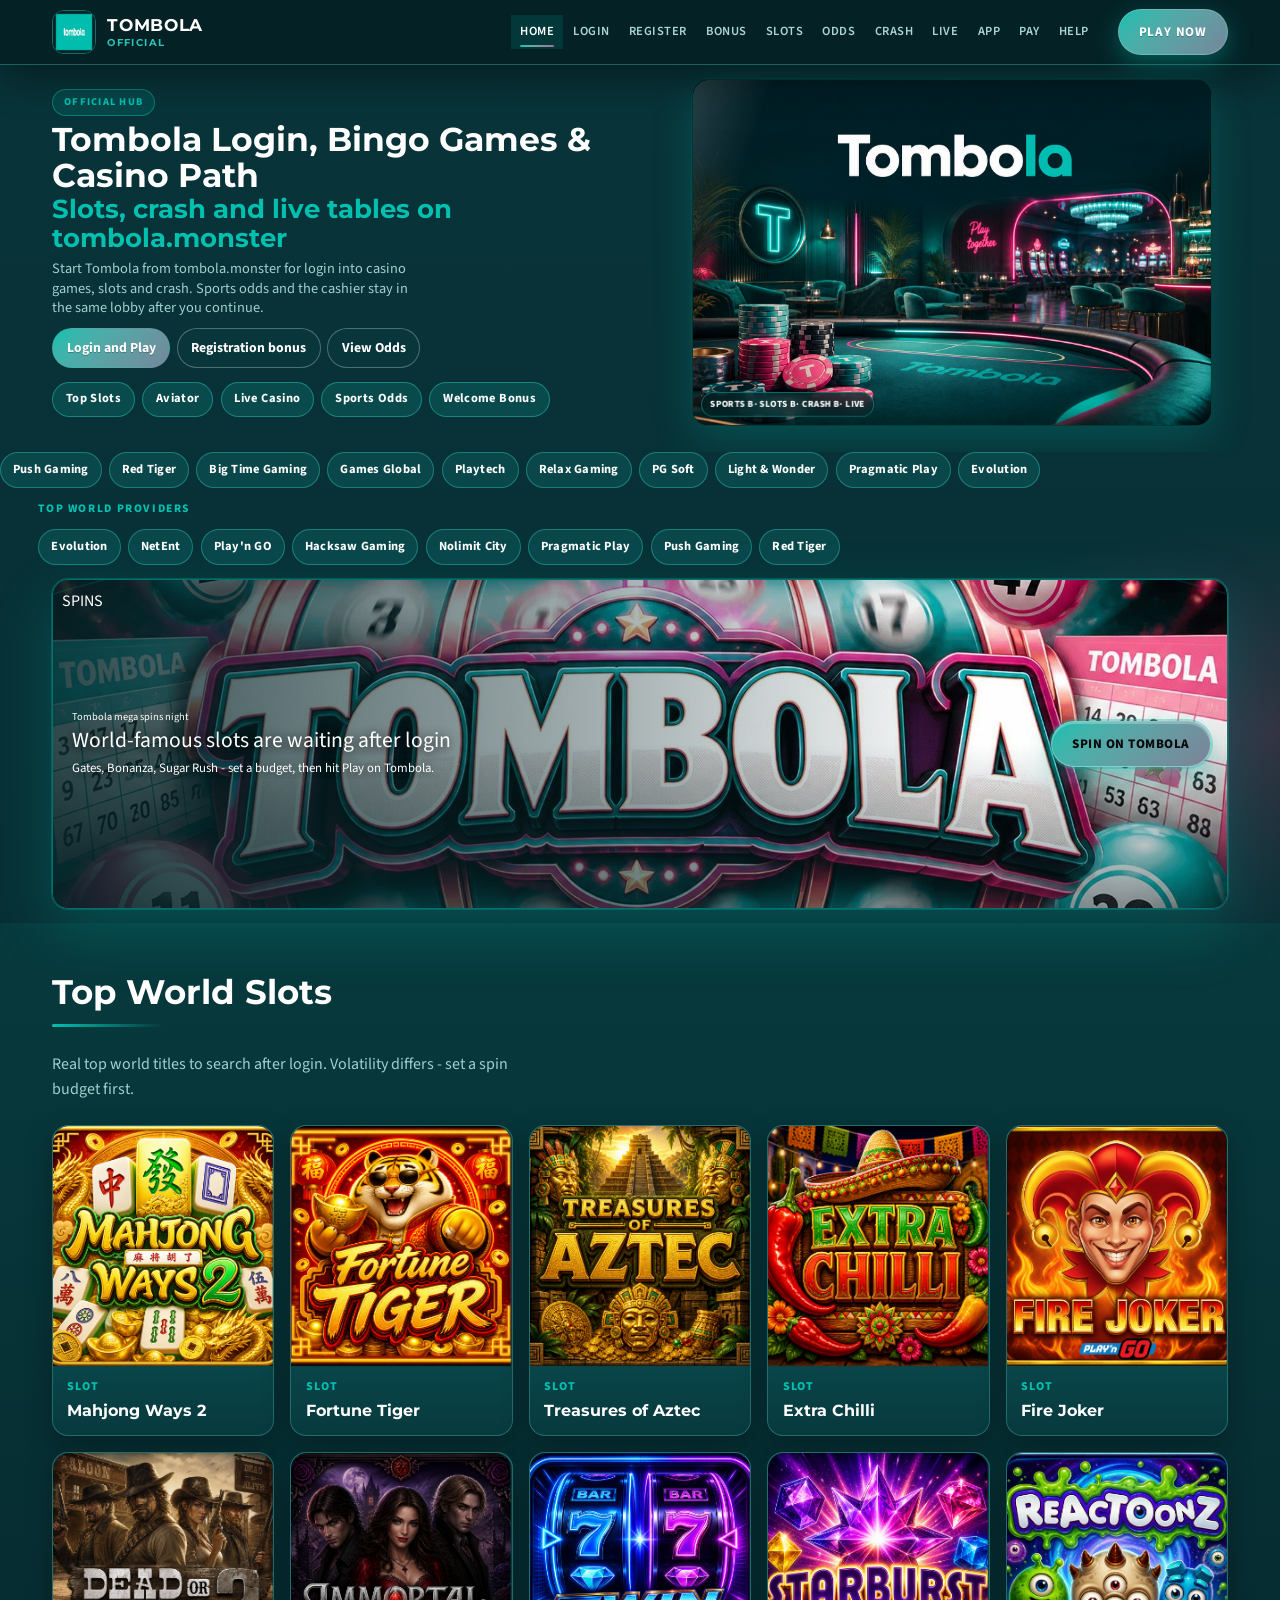
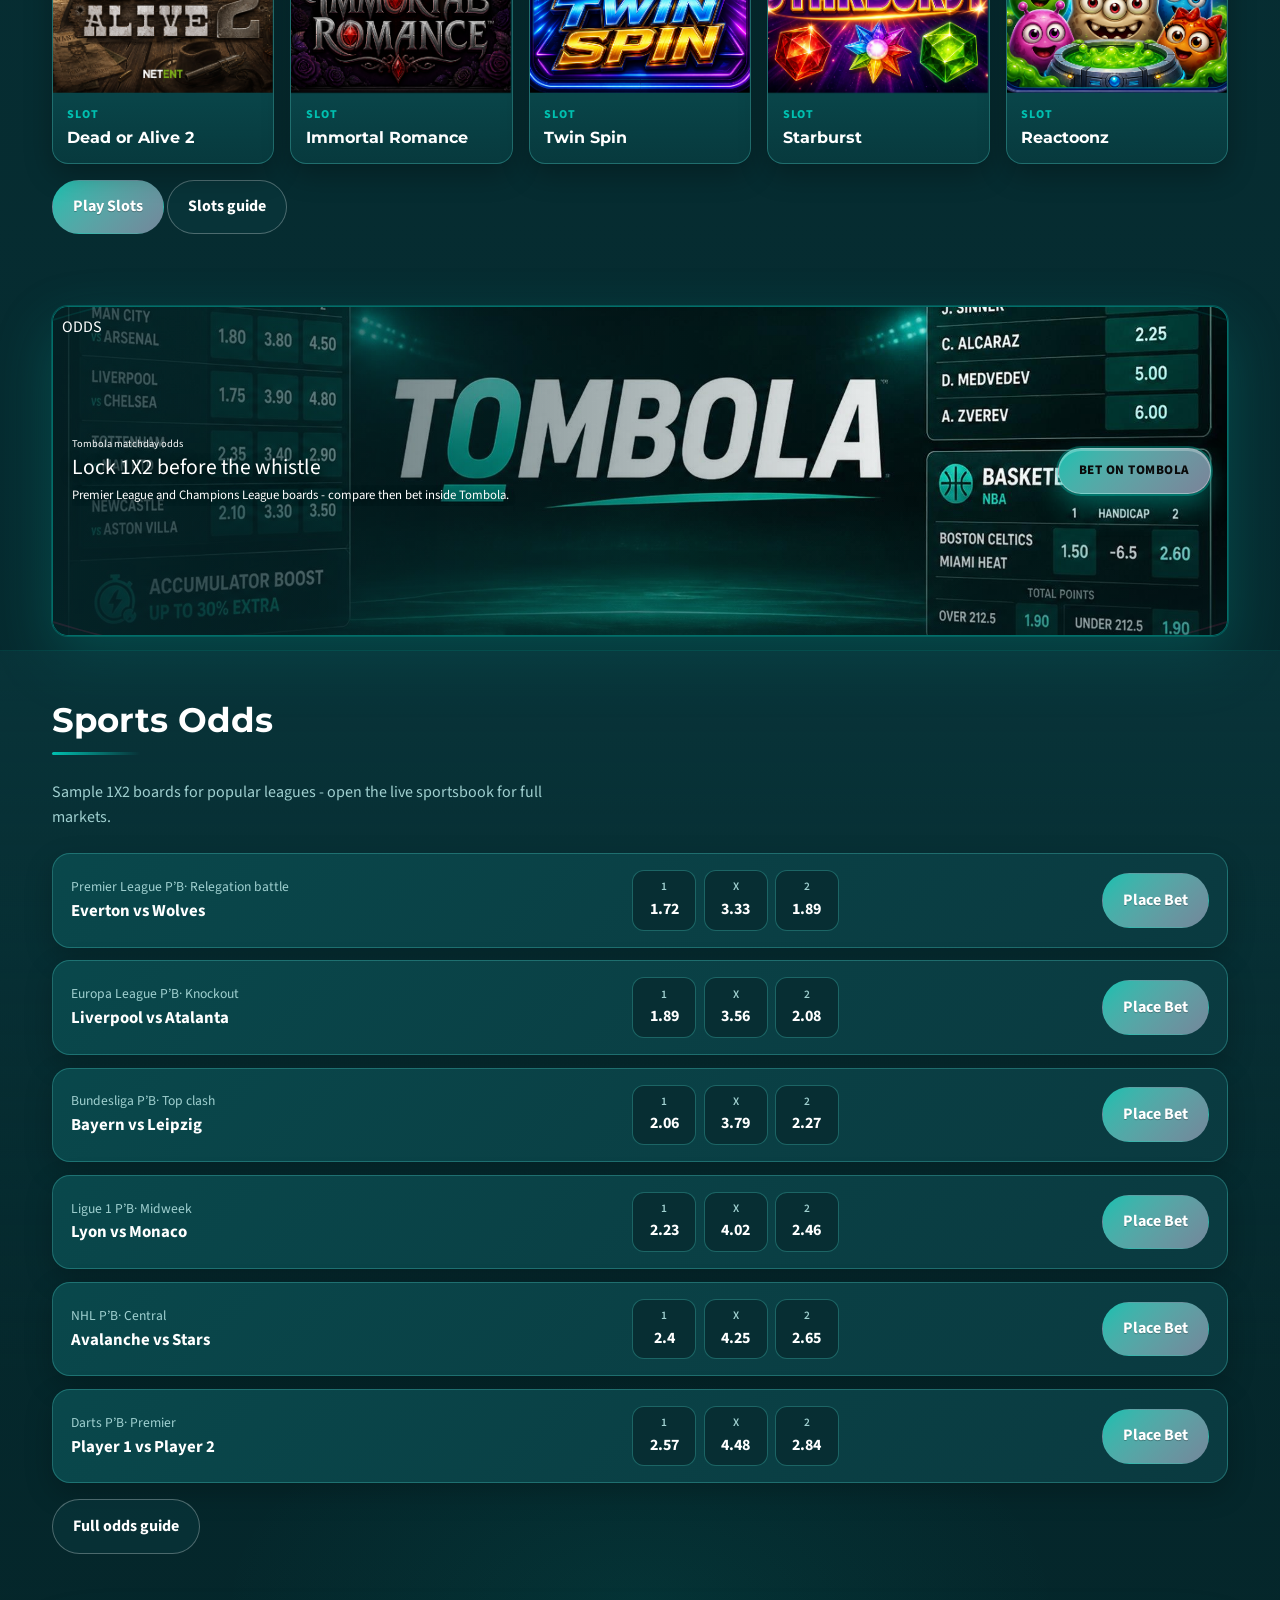
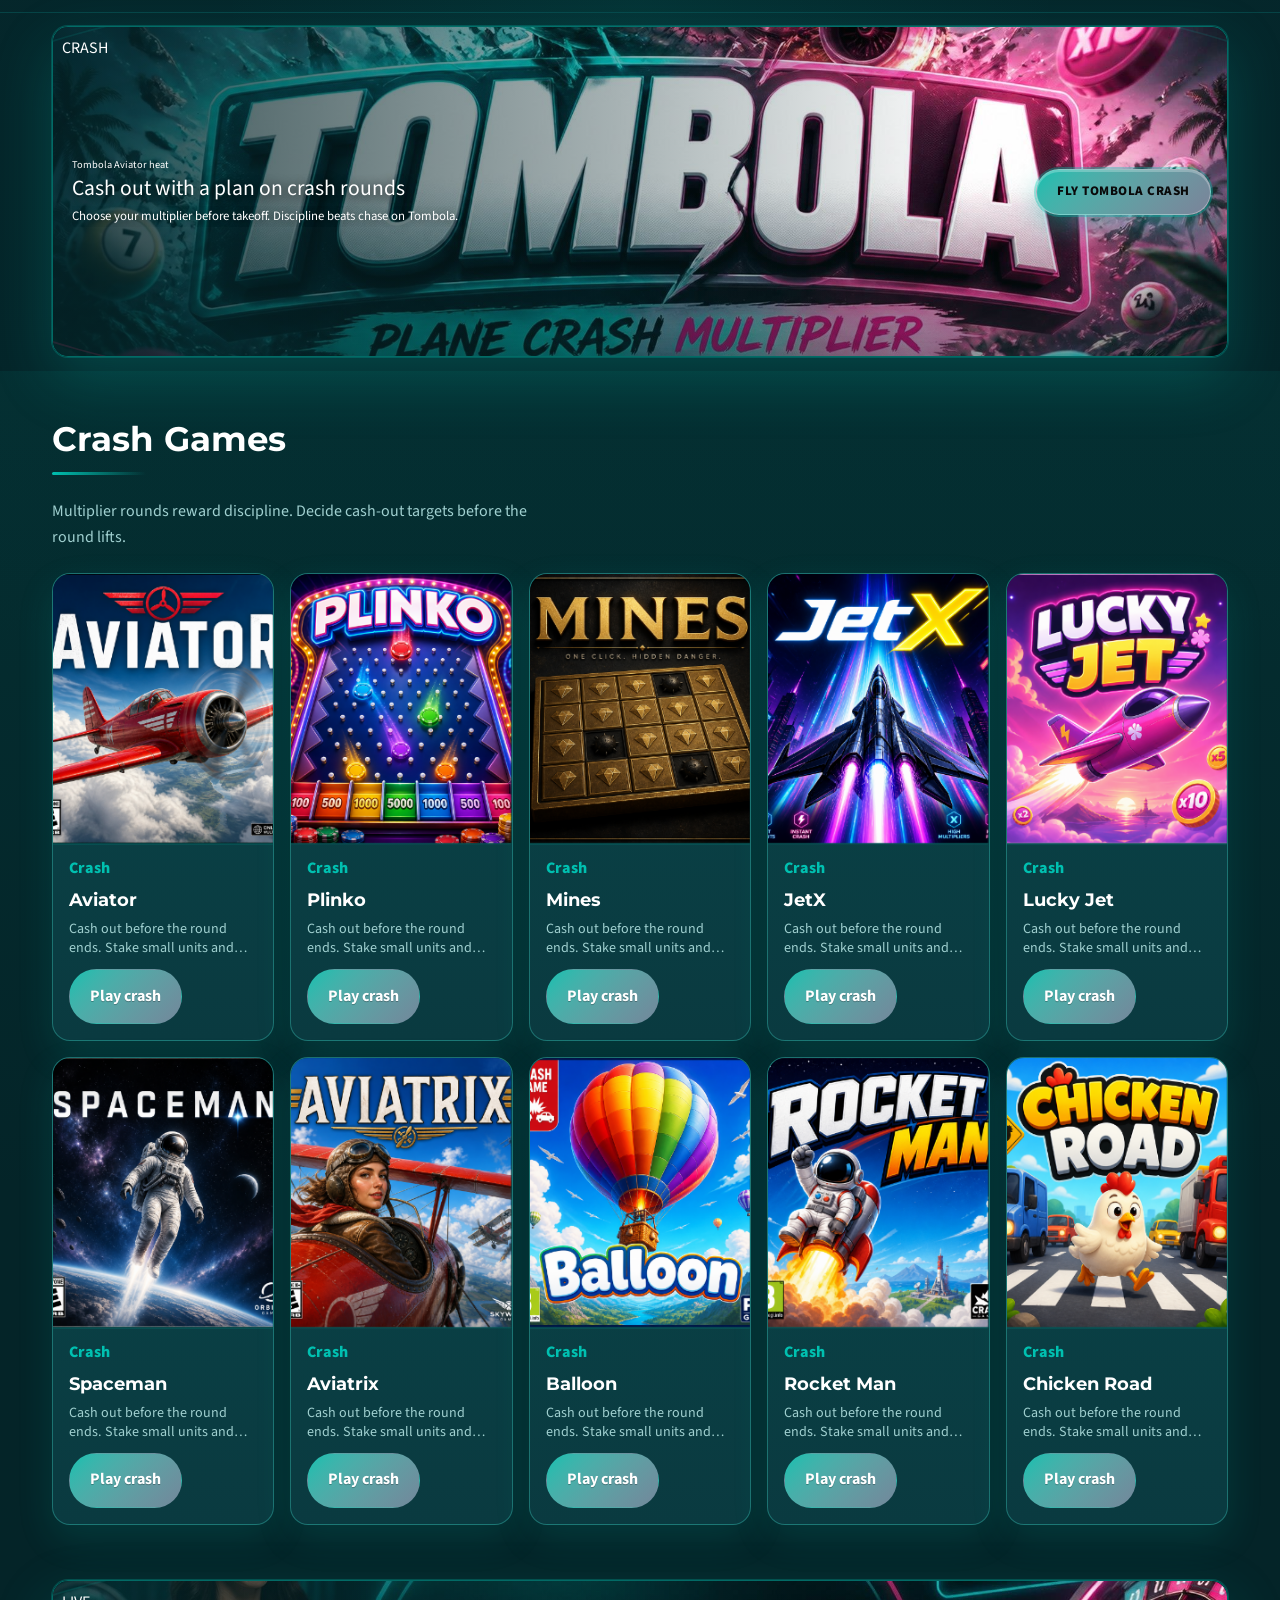
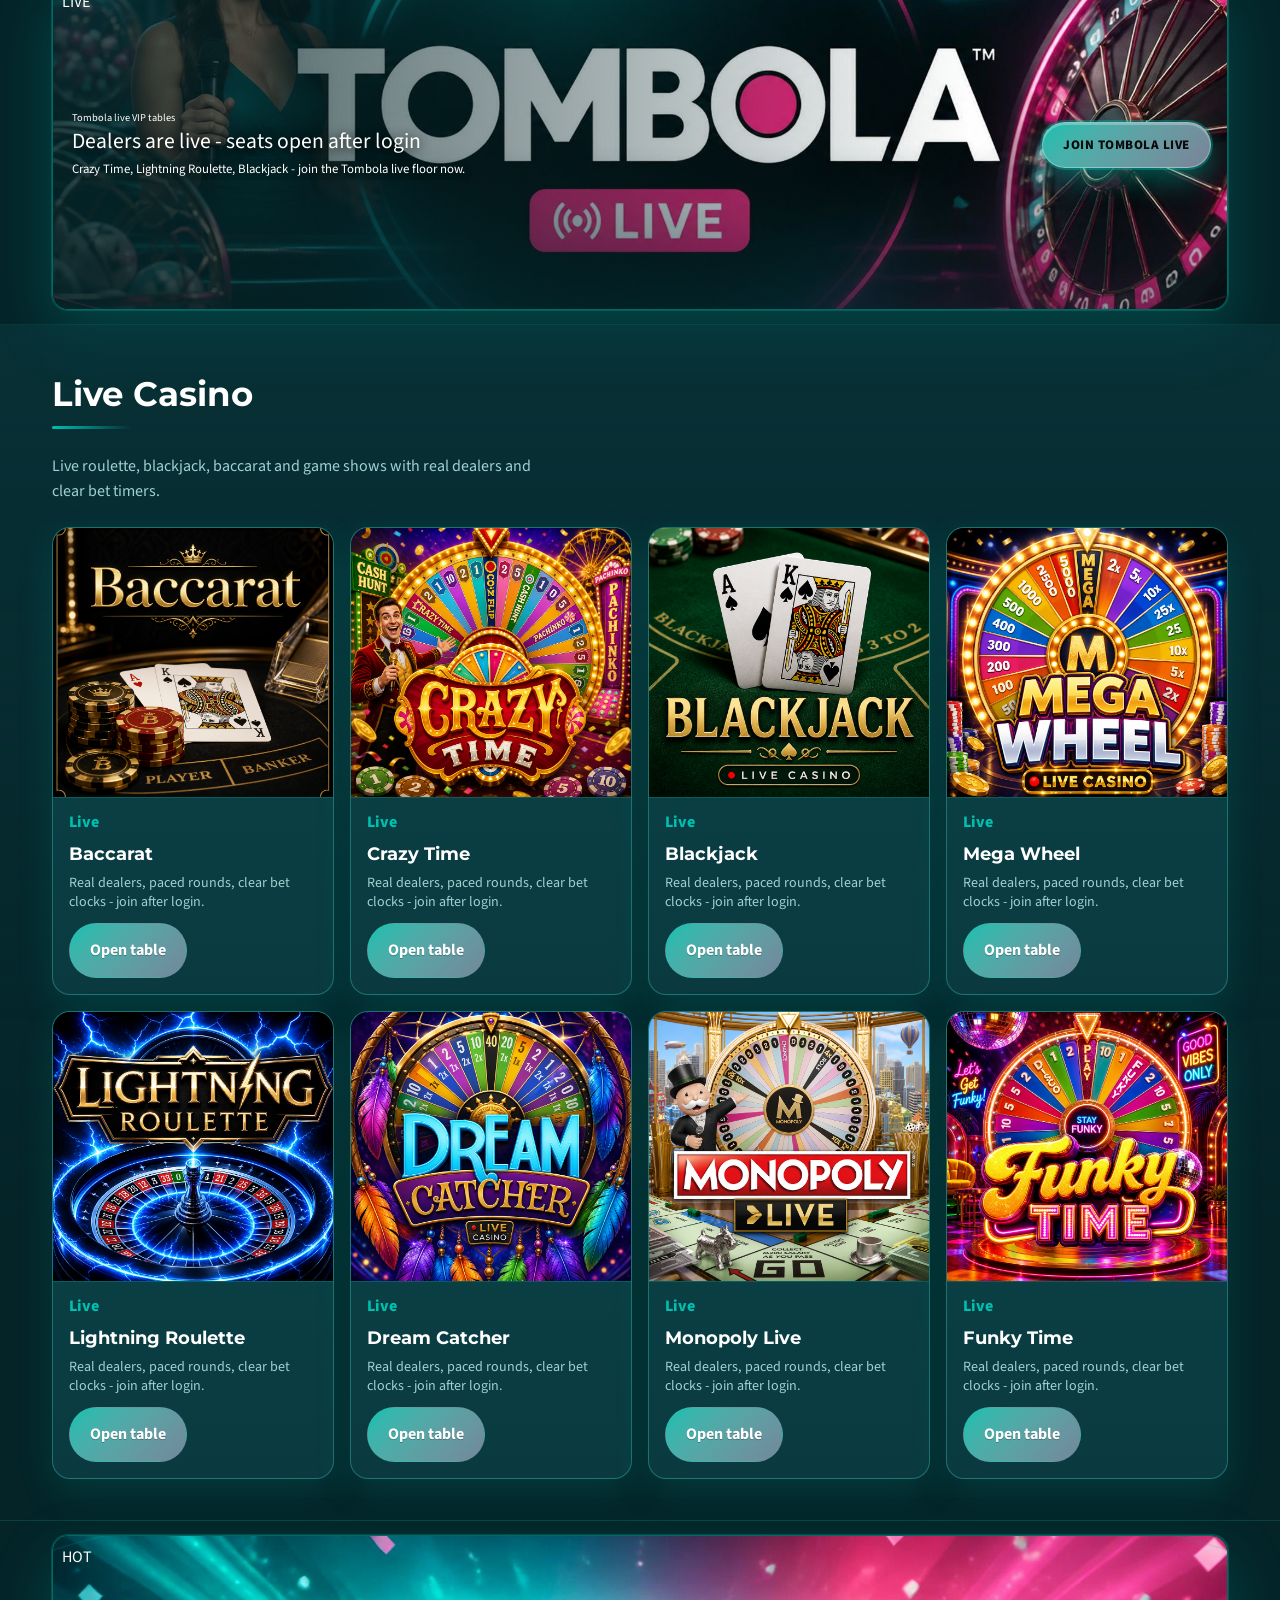
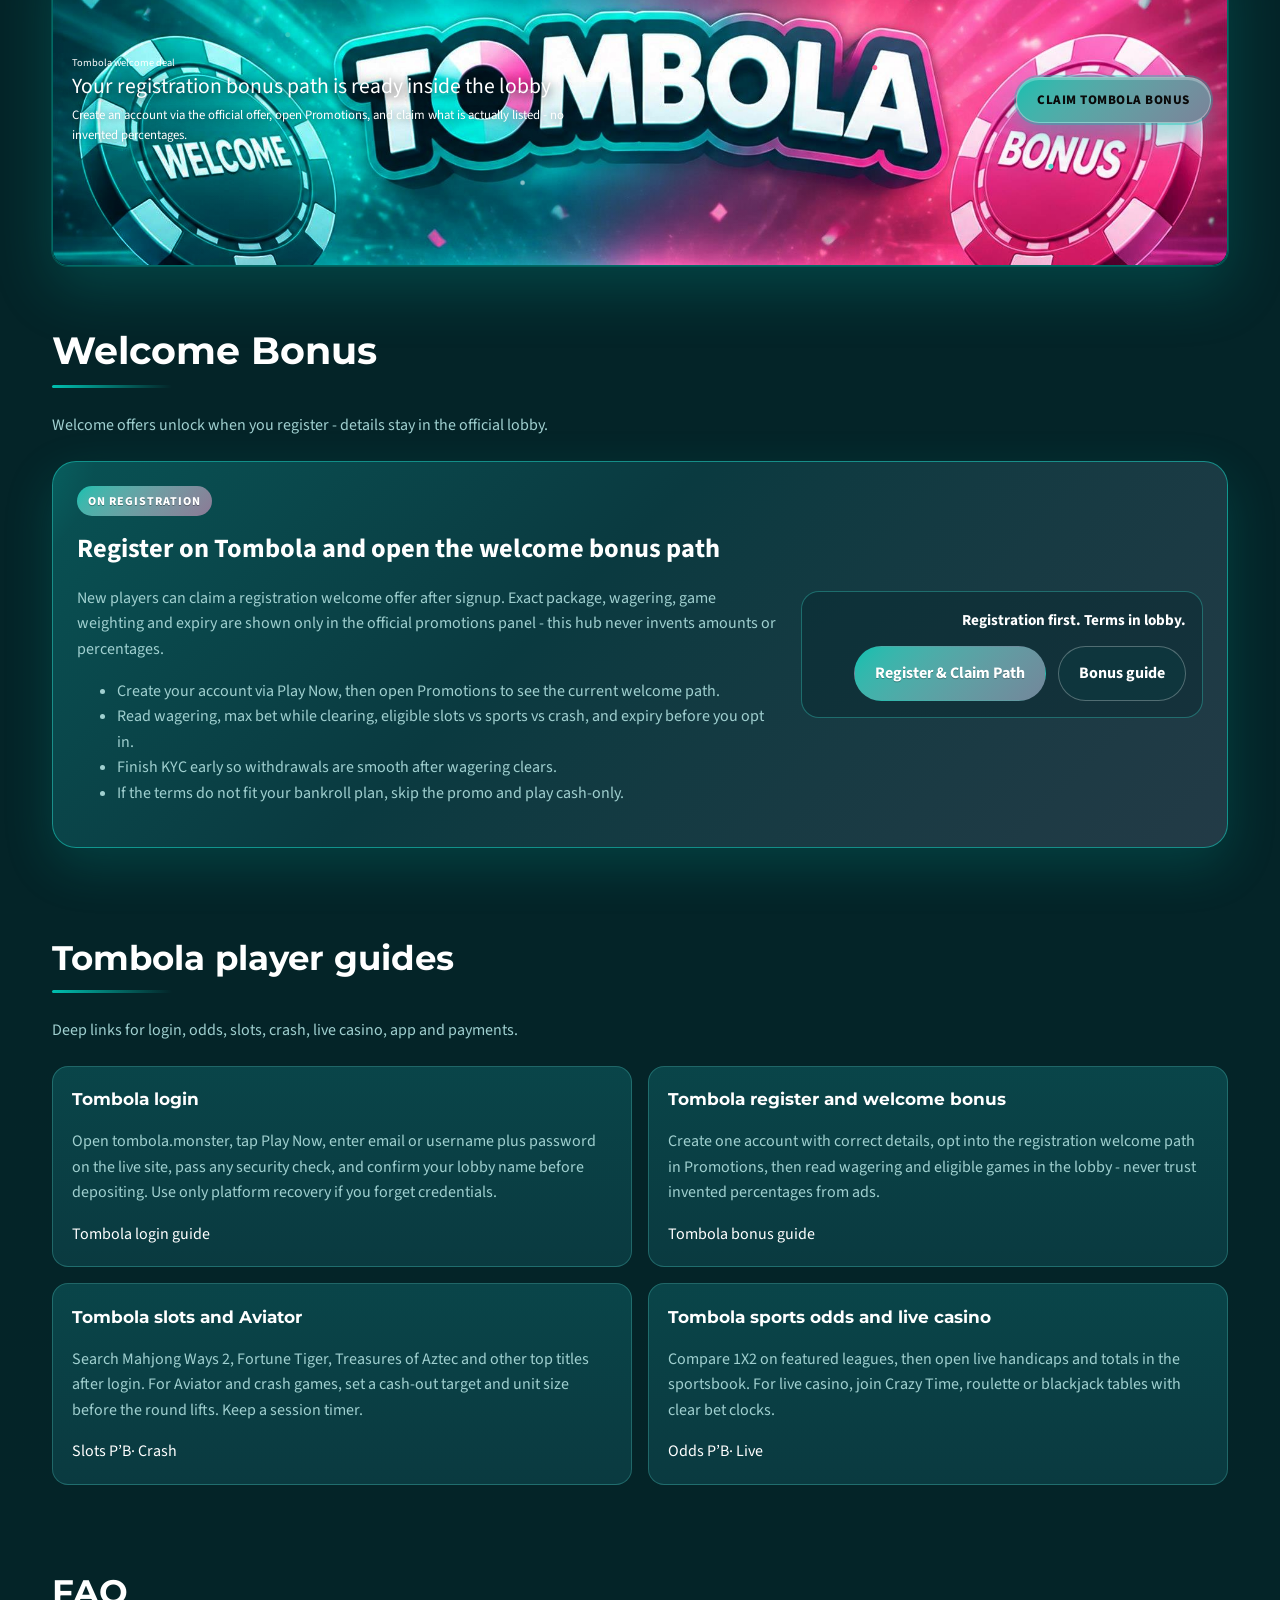
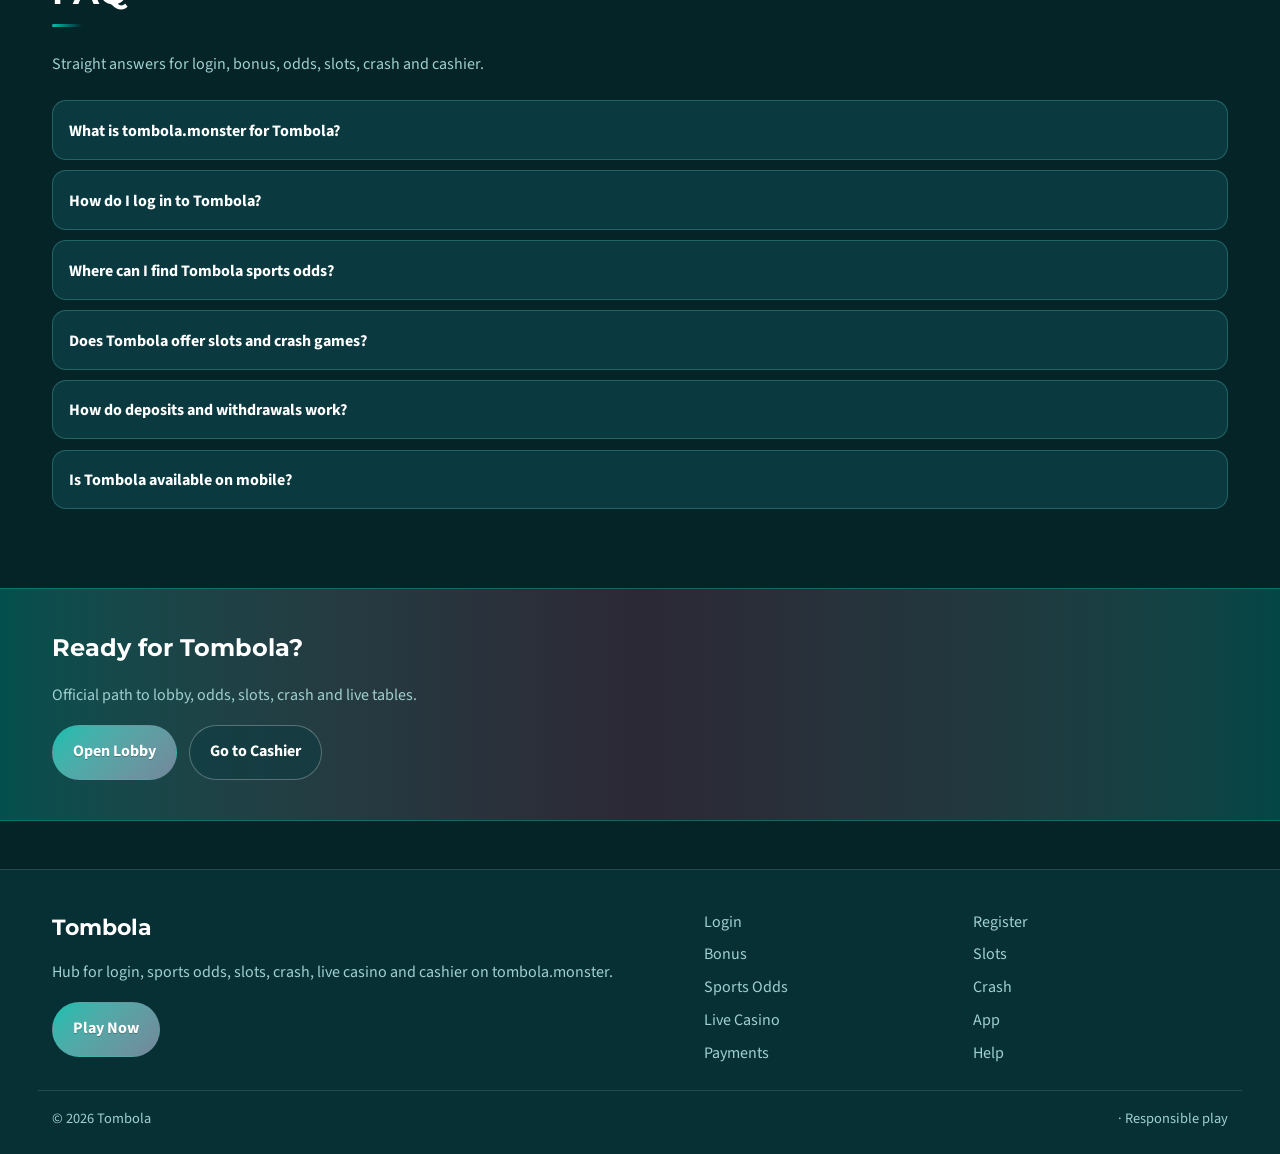
==== commit f85df6f7: "Fix logo voids, promo interleave, promo CSS, lang dropdown" ====
--- a/index.html
+++ b/index.html
@@ -68,79 +68,16 @@
 <div class="hero-badge">Sports В· Slots В· Crash В· Live</div>
 </div>
 </div></div></section>
-<div class="wrap"><a class="promo-fx promo-jackpot reveal" href="https://martell888.online/HBztCKBh?sub_id_1=tombola.monster" rel="nofollow sponsored noopener" target="_blank">
-<span class="promo-badge">HOT</span>
-<span class="promo-fx-glow" aria-hidden="true"></span>
-<span class="promo-fx-scan" aria-hidden="true"></span>
-<span class="promo-fx-particles" aria-hidden="true"></span>
-<span class="promo-fx-rays" aria-hidden="true"></span>
-<span class="promo-fx-ring" aria-hidden="true"></span>
-<div class="promo-media"><img src="/assets/promo/promo-bonus.jpg" alt="Tombola promo" width="960" height="540" loading="lazy"></div>
-<div class="promo-copy"><span class="promo-kicker">Tombola welcome deal</span><div class="promo-title">Your registration bonus path is ready inside the lobby</div><p class="promo-sub">Create an account via the official offer, open Promotions, and claim what is actually listed - no invented percentages.</p></div>
-<span class="promo-cta"><span class="promo-cta-shine" aria-hidden="true"></span><span class="promo-cta-label">Claim Tombola bonus</span></span>
-</a></div>
-<div class="wrap"><a class="promo-fx promo-neon reveal" href="https://martell888.online/HBztCKBh?sub_id_1=tombola.monster" rel="nofollow sponsored noopener" target="_blank">
-<span class="promo-badge">SPINS</span>
-<span class="promo-fx-glow" aria-hidden="true"></span>
-<span class="promo-fx-scan" aria-hidden="true"></span>
-<span class="promo-fx-particles" aria-hidden="true"></span>
-<span class="promo-fx-rays" aria-hidden="true"></span>
-<span class="promo-fx-ring" aria-hidden="true"></span>
-<div class="promo-media"><img src="/assets/promo/promo-slots.jpg" alt="Tombola promo" width="960" height="540" loading="lazy"></div>
-<div class="promo-copy"><span class="promo-kicker">Tombola mega spins night</span><div class="promo-title">World-famous slots are waiting after login</div><p class="promo-sub">Gates, Bonanza, Sugar Rush - set a budget, then hit Play on Tombola.</p></div>
-<span class="promo-cta"><span class="promo-cta-shine" aria-hidden="true"></span><span class="promo-cta-label">Spin on Tombola</span></span>
-</a></div>
-<div class="providers-block reveal"><div class="providers-label">Top world providers</div><div class="providers-strip"><a class="provider-chip" href="https://martell888.online/HBztCKBh?sub_id_1=tombola.monster" rel="nofollow sponsored noopener" target="_blank">Push Gaming</a><a class="provider-chip" href="https://martell888.online/HBztCKBh?sub_id_1=tombola.monster" rel="nofollow sponsored noopener" target="_blank">Red Tiger</a><a class="provider-chip" href="https://martell888.online/HBztCKBh?sub_id_1=tombola.monster" rel="nofollow sponsored noopener" target="_blank">Big Time Gaming</a><a class="provider-chip" href="https://martell888.online/HBztCKBh?sub_id_1=tombola.monster" rel="nofollow sponsored noopener" target="_blank">Games Global</a><a class="provider-chip" href="https://martell888.online/HBztCKBh?sub_id_1=tombola.monster" rel="nofollow sponsored noopener" target="_blank">Playtech</a><a class="provider-chip" href="https://martell888.online/HBztCKBh?sub_id_1=tombola.monster" rel="nofollow sponsored noopener" target="_blank">Relax Gaming</a><a class="provider-chip" href="https://martell888.online/HBztCKBh?sub_id_1=tombola.monster" rel="nofollow sponsored noopener" target="_blank">PG Soft</a><a class="provider-chip" href="https://martell888.online/HBztCKBh?sub_id_1=tombola.monster" rel="nofollow sponsored noopener" target="_blank">Light &amp; Wonder</a><a class="provider-chip" href="https://martell888.online/HBztCKBh?sub_id_1=tombola.monster" rel="nofollow sponsored noopener" target="_blank">Pragmatic Play</a><a class="provider-chip" href="https://martell888.online/HBztCKBh?sub_id_1=tombola.monster" rel="nofollow sponsored noopener" target="_blank">Evolution</a></div></div>
-<div class="wrap"><a class="promo-fx promo-flame reveal" href="https://martell888.online/HBztCKBh?sub_id_1=tombola.monster" rel="nofollow sponsored noopener" target="_blank">
-<span class="promo-badge">CRASH</span>
-<span class="promo-fx-glow" aria-hidden="true"></span>
-<span class="promo-fx-scan" aria-hidden="true"></span>
-<span class="promo-fx-particles" aria-hidden="true"></span>
-<span class="promo-fx-rays" aria-hidden="true"></span>
-<span class="promo-fx-ring" aria-hidden="true"></span>
-<div class="promo-media"><img src="/assets/promo/promo-crash.jpg" alt="Tombola promo" width="960" height="540" loading="lazy"></div>
-<div class="promo-copy"><span class="promo-kicker">Tombola Aviator heat</span><div class="promo-title">Cash out with a plan on crash rounds</div><p class="promo-sub">Choose your multiplier before takeoff. Discipline beats chase on Tombola.</p></div>
-<span class="promo-cta"><span class="promo-cta-shine" aria-hidden="true"></span><span class="promo-cta-label">Fly Tombola crash</span></span>
-</a></div>
-<div class="wrap"><a class="promo-fx promo-roulette reveal" href="https://martell888.online/HBztCKBh?sub_id_1=tombola.monster" rel="nofollow sponsored noopener" target="_blank">
-<span class="promo-badge">LIVE</span>
-<span class="promo-fx-glow" aria-hidden="true"></span>
-<span class="promo-fx-scan" aria-hidden="true"></span>
-<span class="promo-fx-particles" aria-hidden="true"></span>
-<span class="promo-fx-rays" aria-hidden="true"></span>
-<span class="promo-fx-ring" aria-hidden="true"></span>
-<div class="promo-media"><img src="/assets/promo/promo-live.jpg" alt="Tombola promo" width="960" height="540" loading="lazy"></div>
-<div class="promo-copy"><span class="promo-kicker">Tombola live VIP tables</span><div class="promo-title">Dealers are live - seats open after login</div><p class="promo-sub">Crazy Time, Lightning Roulette, Blackjack - join the Tombola live floor now.</p></div>
-<span class="promo-cta"><span class="promo-cta-shine" aria-hidden="true"></span><span class="promo-cta-label">Join Tombola live</span></span>
-</a></div>
-<div class="wrap"><a class="promo-fx promo-blast reveal" href="https://martell888.online/HBztCKBh?sub_id_1=tombola.monster" rel="nofollow sponsored noopener" target="_blank">
-<span class="promo-badge">ODDS</span>
-<span class="promo-fx-glow" aria-hidden="true"></span>
-<span class="promo-fx-scan" aria-hidden="true"></span>
-<span class="promo-fx-particles" aria-hidden="true"></span>
-<span class="promo-fx-rays" aria-hidden="true"></span>
-<span class="promo-fx-ring" aria-hidden="true"></span>
-<div class="promo-media"><img src="/assets/promo/promo-odds.jpg" alt="Tombola promo" width="960" height="540" loading="lazy"></div>
-<div class="promo-copy"><span class="promo-kicker">Tombola matchday odds</span><div class="promo-title">Lock 1X2 before the whistle</div><p class="promo-sub">Premier League and Champions League boards - compare then bet inside Tombola.</p></div>
-<span class="promo-cta"><span class="promo-cta-shine" aria-hidden="true"></span><span class="promo-cta-label">Bet on Tombola</span></span>
-</a></div>
-<div class="wrap"><a class="promo-fx promo-vip reveal" href="https://martell888.online/HBztCKBh?sub_id_1=tombola.monster" rel="nofollow sponsored noopener" target="_blank">
-<span class="promo-badge">VIP</span>
-<span class="promo-fx-glow" aria-hidden="true"></span>
-<span class="promo-fx-scan" aria-hidden="true"></span>
-<span class="promo-fx-particles" aria-hidden="true"></span>
-<span class="promo-fx-rays" aria-hidden="true"></span>
-<span class="promo-fx-ring" aria-hidden="true"></span>
-<div class="promo-media"><img src="/assets/promo/promo-cashier.jpg" alt="Tombola promo" width="960" height="540" loading="lazy"></div>
-<div class="promo-copy"><span class="promo-kicker">Tombola cashier express</span><div class="promo-title">Deposit, play, withdraw on one account</div><p class="promo-sub">Finish KYC early and use payout methods you control on Tombola.</p></div>
-<span class="promo-cta"><span class="promo-cta-shine" aria-hidden="true"></span><span class="promo-cta-label">Open Tombola cashier</span></span>
-</a></div>
+<div class="providers-strip"><a class="provider-chip" href="https://martell888.online/HBztCKBh?sub_id_1=tombola.monster" rel="nofollow sponsored noopener" target="_blank">Push Gaming</a><a class="provider-chip" href="https://martell888.online/HBztCKBh?sub_id_1=tombola.monster" rel="nofollow sponsored noopener" target="_blank">Red Tiger</a><a class="provider-chip" href="https://martell888.online/HBztCKBh?sub_id_1=tombola.monster" rel="nofollow sponsored noopener" target="_blank">Big Time Gaming</a><a class="provider-chip" href="https://martell888.online/HBztCKBh?sub_id_1=tombola.monster" rel="nofollow sponsored noopener" target="_blank">Games Global</a><a class="provider-chip" href="https://martell888.online/HBztCKBh?sub_id_1=tombola.monster" rel="nofollow sponsored noopener" target="_blank">Playtech</a><a class="provider-chip" href="https://martell888.online/HBztCKBh?sub_id_1=tombola.monster" rel="nofollow sponsored noopener" target="_blank">Relax Gaming</a><a class="provider-chip" href="https://martell888.online/HBztCKBh?sub_id_1=tombola.monster" rel="nofollow sponsored noopener" target="_blank">PG Soft</a><a class="provider-chip" href="https://martell888.online/HBztCKBh?sub_id_1=tombola.monster" rel="nofollow sponsored noopener" target="_blank">Light &amp; Wonder</a><a class="provider-chip" href="https://martell888.online/HBztCKBh?sub_id_1=tombola.monster" rel="nofollow sponsored noopener" target="_blank">Pragmatic Play</a><a class="provider-chip" href="https://martell888.online/HBztCKBh?sub_id_1=tombola.monster" rel="nofollow sponsored noopener" target="_blank">Evolution</a></div></div>
+<div class="providers-block reveal"><div class="providers-label">Top world providers</div><div class="providers-strip"><a class="provider-chip" href="https://martell888.online/HBztCKBh?sub_id_1=tombola.monster" rel="nofollow sponsored noopener" target="_blank">Evolution</a><a class="provider-chip" href="https://martell888.online/HBztCKBh?sub_id_1=tombola.monster" rel="nofollow sponsored noopener" target="_blank">NetEnt</a><a class="provider-chip" href="https://martell888.online/HBztCKBh?sub_id_1=tombola.monster" rel="nofollow sponsored noopener" target="_blank">Play'n GO</a><a class="provider-chip" href="https://martell888.online/HBztCKBh?sub_id_1=tombola.monster" rel="nofollow sponsored noopener" target="_blank">Hacksaw Gaming</a><a class="provider-chip" href="https://martell888.online/HBztCKBh?sub_id_1=tombola.monster" rel="nofollow sponsored noopener" target="_blank">Nolimit City</a><a class="provider-chip" href="https://martell888.online/HBztCKBh?sub_id_1=tombola.monster" rel="nofollow sponsored noopener" target="_blank">Pragmatic Play</a><a class="provider-chip" href="https://martell888.online/HBztCKBh?sub_id_1=tombola.monster" rel="nofollow sponsored noopener" target="_blank">Push Gaming</a><a class="provider-chip" href="https://martell888.online/HBztCKBh?sub_id_1=tombola.monster" rel="nofollow sponsored noopener" target="_blank">Red Tiger</a></div></div>
+<div class="wrap"><a class="promo-fx promo-neon reveal" href="https://martell888.online/HBztCKBh?sub_id_1=tombola.monster" rel="nofollow sponsored noopener" target="_blank"><span class="promo-badge">SPINS</span><span class="promo-fx-glow" aria-hidden="true"></span><span class="promo-fx-scan" aria-hidden="true"></span><span class="promo-fx-particles" aria-hidden="true"></span><span class="promo-fx-rays" aria-hidden="true"></span><span class="promo-fx-ring" aria-hidden="true"></span><div class="promo-media"><img src="/assets/promo/promo-slots.jpg" alt="Tombola promo" width="1920" height="540" loading="lazy"></div><div class="promo-copy"><span class="promo-kicker">Tombola mega spins night</span><div class="promo-title">World-famous slots are waiting after login</div><p class="promo-sub">Gates, Bonanza, Sugar Rush - set a budget, then hit Play on Tombola.</p></div><span class="promo-cta"><span class="promo-cta-shine" aria-hidden="true"></span><span class="promo-cta-label">Spin on Tombola</span></span></a></div>
 <section class="section section-hot" id="slots"><div class="wrap">
 <div class="section-head"><h2>Top World Slots</h2><p class="mute">Real top world titles to search after login. Volatility differs - set a spin budget first.</p></div>
 <div class="card-grid"><article class="game-card"><a class="js-offer-card" href="https://martell888.online/HBztCKBh?sub_id_1=tombola.monster" rel="nofollow sponsored noopener" target="_blank"><img src="/assets/slots/slot-01.jpg" alt="Mahjong Ways 2" width="320" height="240" loading="lazy"><div class="card-meta"><div class="tag">Slot</div><h3>Mahjong Ways 2</h3></div></a></article><article class="game-card"><a class="js-offer-card" href="https://martell888.online/HBztCKBh?sub_id_1=tombola.monster" rel="nofollow sponsored noopener" target="_blank"><img src="/assets/slots/slot-02.jpg" alt="Fortune Tiger" width="320" height="240" loading="lazy"><div class="card-meta"><div class="tag">Slot</div><h3>Fortune Tiger</h3></div></a></article><article class="game-card"><a class="js-offer-card" href="https://martell888.online/HBztCKBh?sub_id_1=tombola.monster" rel="nofollow sponsored noopener" target="_blank"><img src="/assets/slots/slot-03.jpg" alt="Treasures of Aztec" width="320" height="240" loading="lazy"><div class="card-meta"><div class="tag">Slot</div><h3>Treasures of Aztec</h3></div></a></article><article class="game-card"><a class="js-offer-card" href="https://martell888.online/HBztCKBh?sub_id_1=tombola.monster" rel="nofollow sponsored noopener" target="_blank"><img src="/assets/slots/slot-04.jpg" alt="Extra Chilli" width="320" height="240" loading="lazy"><div class="card-meta"><div class="tag">Slot</div><h3>Extra Chilli</h3></div></a></article><article class="game-card"><a class="js-offer-card" href="https://martell888.online/HBztCKBh?sub_id_1=tombola.monster" rel="nofollow sponsored noopener" target="_blank"><img src="/assets/slots/slot-05.jpg" alt="Fire Joker" width="320" height="240" loading="lazy"><div class="card-meta"><div class="tag">Slot</div><h3>Fire Joker</h3></div></a></article><article class="game-card"><a class="js-offer-card" href="https://martell888.online/HBztCKBh?sub_id_1=tombola.monster" rel="nofollow sponsored noopener" target="_blank"><img src="/assets/slots/slot-06.jpg" alt="Dead or Alive 2" width="320" height="240" loading="lazy"><div class="card-meta"><div class="tag">Slot</div><h3>Dead or Alive 2</h3></div></a></article><article class="game-card"><a class="js-offer-card" href="https://martell888.online/HBztCKBh?sub_id_1=tombola.monster" rel="nofollow sponsored noopener" target="_blank"><img src="/assets/slots/slot-07.jpg" alt="Immortal Romance" width="320" height="240" loading="lazy"><div class="card-meta"><div class="tag">Slot</div><h3>Immortal Romance</h3></div></a></article><article class="game-card"><a class="js-offer-card" href="https://martell888.online/HBztCKBh?sub_id_1=tombola.monster" rel="nofollow sponsored noopener" target="_blank"><img src="/assets/slots/slot-08.jpg" alt="Twin Spin" width="320" height="240" loading="lazy"><div class="card-meta"><div class="tag">Slot</div><h3>Twin Spin</h3></div></a></article><article class="game-card"><a class="js-offer-card" href="https://martell888.online/HBztCKBh?sub_id_1=tombola.monster" rel="nofollow sponsored noopener" target="_blank"><img src="/assets/slots/slot-09.jpg" alt="Starburst" width="320" height="240" loading="lazy"><div class="card-meta"><div class="tag">Slot</div><h3>Starburst</h3></div></a></article><article class="game-card"><a class="js-offer-card" href="https://martell888.online/HBztCKBh?sub_id_1=tombola.monster" rel="nofollow sponsored noopener" target="_blank"><img src="/assets/slots/slot-10.jpg" alt="Reactoonz" width="320" height="240" loading="lazy"><div class="card-meta"><div class="tag">Slot</div><h3>Reactoonz</h3></div></a></article></div>
 <p style="margin-top:1rem"><a class="btn btn-accent" href="https://martell888.online/HBztCKBh?sub_id_1=tombola.monster" rel="nofollow sponsored noopener" target="_blank">Play Slots</a>
 <a class="btn btn-ghost" href="/tomb-slots.html">Slots guide</a></p>
 </div></section>
+<div class="wrap"><a class="promo-fx promo-blast reveal" href="https://martell888.online/HBztCKBh?sub_id_1=tombola.monster" rel="nofollow sponsored noopener" target="_blank"><span class="promo-badge">ODDS</span><span class="promo-fx-glow" aria-hidden="true"></span><span class="promo-fx-scan" aria-hidden="true"></span><span class="promo-fx-particles" aria-hidden="true"></span><span class="promo-fx-rays" aria-hidden="true"></span><span class="promo-fx-ring" aria-hidden="true"></span><div class="promo-media"><img src="/assets/promo/promo-odds.jpg" alt="Tombola promo" width="1920" height="540" loading="lazy"></div><div class="promo-copy"><span class="promo-kicker">Tombola matchday odds</span><div class="promo-title">Lock 1X2 before the whistle</div><p class="promo-sub">Premier League and Champions League boards - compare then bet inside Tombola.</p></div><span class="promo-cta"><span class="promo-cta-shine" aria-hidden="true"></span><span class="promo-cta-label">Bet on Tombola</span></span></a></div>
 <section class="section section-alt" id="odds"><div class="wrap">
 <div class="section-head"><h2>Sports Odds</h2><p class="mute">Sample 1X2 boards for popular leagues - open the live sportsbook for full markets.</p></div>
 <div class="odds-board"><article class="odds-row">
@@ -181,14 +118,17 @@
 </article></div>
 <p style="margin-top:1rem"><a class="btn btn-ghost" href="/tomb-odds.html">Full odds guide</a></p>
 </div></section>
+<div class="wrap"><a class="promo-fx promo-flame reveal" href="https://martell888.online/HBztCKBh?sub_id_1=tombola.monster" rel="nofollow sponsored noopener" target="_blank"><span class="promo-badge">CRASH</span><span class="promo-fx-glow" aria-hidden="true"></span><span class="promo-fx-scan" aria-hidden="true"></span><span class="promo-fx-particles" aria-hidden="true"></span><span class="promo-fx-rays" aria-hidden="true"></span><span class="promo-fx-ring" aria-hidden="true"></span><div class="promo-media"><img src="/assets/promo/promo-crash.jpg" alt="Tombola promo" width="1920" height="540" loading="lazy"></div><div class="promo-copy"><span class="promo-kicker">Tombola Aviator heat</span><div class="promo-title">Cash out with a plan on crash rounds</div><p class="promo-sub">Choose your multiplier before takeoff. Discipline beats chase on Tombola.</p></div><span class="promo-cta"><span class="promo-cta-shine" aria-hidden="true"></span><span class="promo-cta-label">Fly Tombola crash</span></span></a></div>
 <section class="section section-hot" id="crash"><div class="wrap">
 <div class="section-head"><h2>Crash Games</h2><p class="mute">Multiplier rounds reward discipline. Decide cash-out targets before the round lifts.</p></div>
 <div class="crash-grid"><article class="panel media-panel"><img src="/assets/crash/crash-01.jpg" alt="Aviator" width="480" height="270" loading="lazy"><div class="tag">Crash</div><h3>Aviator</h3><p class="mute">Cash out before the round ends. Stake small units and define an exit multiplier first.</p><a class="btn btn-accent" href="https://martell888.online/HBztCKBh?sub_id_1=tombola.monster" rel="nofollow sponsored noopener" target="_blank">Play crash</a></article><article class="panel media-panel"><img src="/assets/crash/crash-02.jpg" alt="Plinko" width="480" height="270" loading="lazy"><div class="tag">Crash</div><h3>Plinko</h3><p class="mute">Cash out before the round ends. Stake small units and define an exit multiplier first.</p><a class="btn btn-accent" href="https://martell888.online/HBztCKBh?sub_id_1=tombola.monster" rel="nofollow sponsored noopener" target="_blank">Play crash</a></article><article class="panel media-panel"><img src="/assets/crash/crash-03.jpg" alt="Mines" width="480" height="270" loading="lazy"><div class="tag">Crash</div><h3>Mines</h3><p class="mute">Cash out before the round ends. Stake small units and define an exit multiplier first.</p><a class="btn btn-accent" href="https://martell888.online/HBztCKBh?sub_id_1=tombola.monster" rel="nofollow sponsored noopener" target="_blank">Play crash</a></article><article class="panel media-panel"><img src="/assets/crash/crash-04.jpg" alt="JetX" width="480" height="270" loading="lazy"><div class="tag">Crash</div><h3>JetX</h3><p class="mute">Cash out before the round ends. Stake small units and define an exit multiplier first.</p><a class="btn btn-accent" href="https://martell888.online/HBztCKBh?sub_id_1=tombola.monster" rel="nofollow sponsored noopener" target="_blank">Play crash</a></article><article class="panel media-panel"><img src="/assets/crash/crash-05.jpg" alt="Lucky Jet" width="480" height="270" loading="lazy"><div class="tag">Crash</div><h3>Lucky Jet</h3><p class="mute">Cash out before the round ends. Stake small units and define an exit multiplier first.</p><a class="btn btn-accent" href="https://martell888.online/HBztCKBh?sub_id_1=tombola.monster" rel="nofollow sponsored noopener" target="_blank">Play crash</a></article><article class="panel media-panel"><img src="/assets/crash/crash-06.jpg" alt="Spaceman" width="480" height="270" loading="lazy"><div class="tag">Crash</div><h3>Spaceman</h3><p class="mute">Cash out before the round ends. Stake small units and define an exit multiplier first.</p><a class="btn btn-accent" href="https://martell888.online/HBztCKBh?sub_id_1=tombola.monster" rel="nofollow sponsored noopener" target="_blank">Play crash</a></article><article class="panel media-panel"><img src="/assets/crash/crash-07.jpg" alt="Aviatrix" width="480" height="270" loading="lazy"><div class="tag">Crash</div><h3>Aviatrix</h3><p class="mute">Cash out before the round ends. Stake small units and define an exit multiplier first.</p><a class="btn btn-accent" href="https://martell888.online/HBztCKBh?sub_id_1=tombola.monster" rel="nofollow sponsored noopener" target="_blank">Play crash</a></article><article class="panel media-panel"><img src="/assets/crash/crash-08.jpg" alt="Balloon" width="480" height="270" loading="lazy"><div class="tag">Crash</div><h3>Balloon</h3><p class="mute">Cash out before the round ends. Stake small units and define an exit multiplier first.</p><a class="btn btn-accent" href="https://martell888.online/HBztCKBh?sub_id_1=tombola.monster" rel="nofollow sponsored noopener" target="_blank">Play crash</a></article><article class="panel media-panel"><img src="/assets/crash/crash-09.jpg" alt="Rocket Man" width="480" height="270" loading="lazy"><div class="tag">Crash</div><h3>Rocket Man</h3><p class="mute">Cash out before the round ends. Stake small units and define an exit multiplier first.</p><a class="btn btn-accent" href="https://martell888.online/HBztCKBh?sub_id_1=tombola.monster" rel="nofollow sponsored noopener" target="_blank">Play crash</a></article><article class="panel media-panel"><img src="/assets/crash/crash-10.jpg" alt="Chicken Road" width="480" height="270" loading="lazy"><div class="tag">Crash</div><h3>Chicken Road</h3><p class="mute">Cash out before the round ends. Stake small units and define an exit multiplier first.</p><a class="btn btn-accent" href="https://martell888.online/HBztCKBh?sub_id_1=tombola.monster" rel="nofollow sponsored noopener" target="_blank">Play crash</a></article></div>
 </div></section>
+<div class="wrap"><a class="promo-fx promo-roulette reveal" href="https://martell888.online/HBztCKBh?sub_id_1=tombola.monster" rel="nofollow sponsored noopener" target="_blank"><span class="promo-badge">LIVE</span><span class="promo-fx-glow" aria-hidden="true"></span><span class="promo-fx-scan" aria-hidden="true"></span><span class="promo-fx-particles" aria-hidden="true"></span><span class="promo-fx-rays" aria-hidden="true"></span><span class="promo-fx-ring" aria-hidden="true"></span><div class="promo-media"><img src="/assets/promo/promo-live.jpg" alt="Tombola promo" width="1920" height="540" loading="lazy"></div><div class="promo-copy"><span class="promo-kicker">Tombola live VIP tables</span><div class="promo-title">Dealers are live - seats open after login</div><p class="promo-sub">Crazy Time, Lightning Roulette, Blackjack - join the Tombola live floor now.</p></div><span class="promo-cta"><span class="promo-cta-shine" aria-hidden="true"></span><span class="promo-cta-label">Join Tombola live</span></span></a></div>
 <section class="section section-alt" id="live"><div class="wrap">
 <div class="section-head"><h2>Live Casino</h2><p class="mute">Live roulette, blackjack, baccarat and game shows with real dealers and clear bet timers.</p></div>
 <div class="live-grid"><article class="panel media-panel"><img src="/assets/live/live-01.jpg" alt="Baccarat" width="480" height="270" loading="lazy"><div class="tag">Live</div><h3>Baccarat</h3><p class="mute">Real dealers, paced rounds, clear bet clocks - join after login.</p><a class="btn btn-accent" href="https://martell888.online/HBztCKBh?sub_id_1=tombola.monster" rel="nofollow sponsored noopener" target="_blank">Open table</a></article><article class="panel media-panel"><img src="/assets/live/live-02.jpg" alt="Crazy Time" width="480" height="270" loading="lazy"><div class="tag">Live</div><h3>Crazy Time</h3><p class="mute">Real dealers, paced rounds, clear bet clocks - join after login.</p><a class="btn btn-accent" href="https://martell888.online/HBztCKBh?sub_id_1=tombola.monster" rel="nofollow sponsored noopener" target="_blank">Open table</a></article><article class="panel media-panel"><img src="/assets/live/live-03.jpg" alt="Blackjack" width="480" height="270" loading="lazy"><div class="tag">Live</div><h3>Blackjack</h3><p class="mute">Real dealers, paced rounds, clear bet clocks - join after login.</p><a class="btn btn-accent" href="https://martell888.online/HBztCKBh?sub_id_1=tombola.monster" rel="nofollow sponsored noopener" target="_blank">Open table</a></article><article class="panel media-panel"><img src="/assets/live/live-04.jpg" alt="Mega Wheel" width="480" height="270" loading="lazy"><div class="tag">Live</div><h3>Mega Wheel</h3><p class="mute">Real dealers, paced rounds, clear bet clocks - join after login.</p><a class="btn btn-accent" href="https://martell888.online/HBztCKBh?sub_id_1=tombola.monster" rel="nofollow sponsored noopener" target="_blank">Open table</a></article><article class="panel media-panel"><img src="/assets/live/live-05.jpg" alt="Lightning Roulette" width="480" height="270" loading="lazy"><div class="tag">Live</div><h3>Lightning Roulette</h3><p class="mute">Real dealers, paced rounds, clear bet clocks - join after login.</p><a class="btn btn-accent" href="https://martell888.online/HBztCKBh?sub_id_1=tombola.monster" rel="nofollow sponsored noopener" target="_blank">Open table</a></article><article class="panel media-panel"><img src="/assets/live/live-06.jpg" alt="Dream Catcher" width="480" height="270" loading="lazy"><div class="tag">Live</div><h3>Dream Catcher</h3><p class="mute">Real dealers, paced rounds, clear bet clocks - join after login.</p><a class="btn btn-accent" href="https://martell888.online/HBztCKBh?sub_id_1=tombola.monster" rel="nofollow sponsored noopener" target="_blank">Open table</a></article><article class="panel media-panel"><img src="/assets/live/live-07.jpg" alt="Monopoly Live" width="480" height="270" loading="lazy"><div class="tag">Live</div><h3>Monopoly Live</h3><p class="mute">Real dealers, paced rounds, clear bet clocks - join after login.</p><a class="btn btn-accent" href="https://martell888.online/HBztCKBh?sub_id_1=tombola.monster" rel="nofollow sponsored noopener" target="_blank">Open table</a></article><article class="panel media-panel"><img src="/assets/live/live-08.jpg" alt="Funky Time" width="480" height="270" loading="lazy"><div class="tag">Live</div><h3>Funky Time</h3><p class="mute">Real dealers, paced rounds, clear bet clocks - join after login.</p><a class="btn btn-accent" href="https://martell888.online/HBztCKBh?sub_id_1=tombola.monster" rel="nofollow sponsored noopener" target="_blank">Open table</a></article></div>
 </div></section>
+<div class="wrap"><a class="promo-fx promo-jackpot reveal" href="https://martell888.online/HBztCKBh?sub_id_1=tombola.monster" rel="nofollow sponsored noopener" target="_blank"><span class="promo-badge">HOT</span><span class="promo-fx-glow" aria-hidden="true"></span><span class="promo-fx-scan" aria-hidden="true"></span><span class="promo-fx-particles" aria-hidden="true"></span><span class="promo-fx-rays" aria-hidden="true"></span><span class="promo-fx-ring" aria-hidden="true"></span><div class="promo-media"><img src="/assets/promo/promo-bonus.jpg" alt="Tombola promo" width="1920" height="540" loading="lazy"></div><div class="promo-copy"><span class="promo-kicker">Tombola welcome deal</span><div class="promo-title">Your registration bonus path is ready inside the lobby</div><p class="promo-sub">Create an account via the official offer, open Promotions, and claim what is actually listed - no invented percentages.</p></div><span class="promo-cta"><span class="promo-cta-shine" aria-hidden="true"></span><span class="promo-cta-label">Claim Tombola bonus</span></span></a></div>
 <section class="section bonus-spotlight" id="bonus"><div class="wrap">
 <div class="section-head"><h2>Welcome Bonus</h2><p class="mute">Welcome offers unlock when you register - details stay in the official lobby.</p></div>
 <div class="bonus-box bonus-box-accent"><div>
--- a/css/styles.css
+++ b/css/styles.css
@@ -343,11 +343,11 @@
   .header-inner{
     grid-template-columns:minmax(0,1fr) auto auto !important;
   }
-  .lang-switch{grid-column:2 !important}
+  /* killed mid lang */
   .nav-toggle{grid-column:3 !important}
   .lang-switch-btn .lang-code{display:none !important}
   .brand-name{font-size:.74rem !important}
-  .promo-media{aspect-ratio:4 / 3 !important}
+  /* killed 4/3 */
   .hero-chips .chip{font-size:.68rem !important;padding:.28rem .5rem !important}
 }
 
@@ -781,3 +781,18 @@
 /* unique hero flight tombola */
 @keyframes heroFloatTb{0%,100%{transform:translate3d(0,0,0)}50%{transform:translate3d(0,-9px,0)}} .hero-stage .hero-img{animation:heroFloatTb 4.05s ease-in-out infinite}
 @media (prefers-reduced-motion:reduce){.hero-stage .hero-img{animation:none!important}}
+/* ===== BATCH13 UI FIX 2026-08-18 ===== */
+.brand-mark{overflow:hidden!important;border-radius:12px!important;width:44px!important;height:44px!important}
+.brand-mark img,.brand img{width:44px!important;height:44px!important;object-fit:cover!important;object-position:center!important;background:var(--bg)!important;border-radius:12px!important}
+.brand-mark::after{inset:-2px!important;border-radius:14px!important}
+.wrap > a.promo-fx, a.promo-fx{display:block!important;position:relative!important;overflow:hidden!important;width:100%!important;margin:.85rem auto!important;padding:0!important;aspect-ratio:32/9!important;border-radius:16px!important;grid-template-columns:none!important}
+.promo-fx .promo-media{position:absolute!important;inset:0!important;width:100%!important;height:100%!important;aspect-ratio:auto!important;margin:0!important;overflow:hidden!important;z-index:0!important}
+.promo-fx .promo-media img{width:100%!important;height:100%!important;object-fit:cover!important;object-position:center center!important;transform:none!important;animation:none!important}
+.promo-fx-rays,.promo-fx-ring{opacity:.12!important}
+@media (max-width:720px){.wrap > a.promo-fx, a.promo-fx{aspect-ratio:16/9!important}}
+.header-bar,.header-inner{display:grid!important;grid-template-columns:auto minmax(0,1fr) auto!important;align-items:center!important;position:relative!important}
+.header-actions{display:inline-flex!important;align-items:center!important;gap:.45rem!important;grid-column:3!important;grid-row:1!important;justify-self:end!important;position:relative!important;z-index:120!important}
+.lang-switch{position:relative!important;z-index:200!important;grid-column:unset!important;margin:0!important;flex:0 0 auto!important}
+.lang-switch-panel{position:absolute!important;top:calc(100% + 6px)!important;right:0!important;left:auto!important;transform:none!important;inset:auto!important;z-index:250!important;min-width:14rem!important;max-height:min(70vh,22rem)!important}
+@media (max-width:1099px){.header-bar,.header-inner{grid-template-columns:minmax(0,1fr) auto!important}.header-actions{grid-column:2!important}.lang-switch{grid-column:unset!important}.nav-toggle{grid-column:unset!important}}
+
--- a/css/i18n.css
+++ b/css/i18n.css
@@ -0,0 +1,55 @@
+/* Language switcher — compact dropdown with flags (ship blocker) */
+.lang-switch{position:relative;z-index:80;flex:0 0 auto;margin-left:.35rem;align-self:center}
+.lang-switch-btn{
+  display:inline-flex;align-items:center;gap:.42rem;
+  padding:.42rem .72rem;border-radius:999px;cursor:pointer;
+  border:1px solid color-mix(in srgb,var(--accent) 40%,var(--line));
+  background:color-mix(in srgb,var(--surface) 85%,var(--accent));
+  color:var(--text);font-size:.78rem;font-weight:800;letter-spacing:.02em;
+  text-transform:none!important;
+  transition:border-color .25s,box-shadow .25s,transform .25s;
+}
+.lang-switch-btn:hover,.lang-switch.is-open .lang-switch-btn{
+  border-color:var(--accent);
+  box-shadow:0 0 0 1px color-mix(in srgb,var(--accent) 35%,transparent),0 10px 24px color-mix(in srgb,var(--accent) 25%,transparent);
+}
+.lang-flag-img{
+  width:22px;height:16px;object-fit:cover;border-radius:3px;flex:0 0 auto;
+  box-shadow:0 0 0 1px rgba(255,255,255,.22),0 2px 6px rgba(0,0,0,.35);
+  display:block;
+}
+.lang-switch-btn .lang-code,.lang-option .lang-code{
+  font-size:.68rem;font-weight:900;letter-spacing:.06em;opacity:.75;min-width:1.5rem;
+}
+.lang-switch-btn .lang-name{white-space:nowrap}
+.lang-switch-panel{
+  position:absolute!important;top:calc(100% + .45rem)!important;right:0!important;left:auto!important;
+  min-width:14rem;width:max-content;max-width:min(18rem,92vw);
+  padding:.45rem;border-radius:14px;
+  background:color-mix(in srgb,var(--surface) 96%,#000);
+  border:1px solid color-mix(in srgb,var(--accent) 35%,var(--line));
+  box-shadow:0 18px 40px rgba(0,0,0,.5);
+  display:none!important;
+  max-height:min(70vh,22rem);overflow:auto;
+  flex-direction:column;grid-auto-flow:row;
+  z-index:90;
+}
+.lang-switch.is-open .lang-switch-panel{display:grid!important;gap:.2rem}
+.lang-option{
+  display:flex!important;align-items:center;gap:.55rem;width:100%;text-align:left;
+  padding:.55rem .65rem;border:0;border-radius:10px;cursor:pointer;
+  background:transparent;color:var(--text);font-size:.86rem;font-weight:650;
+  white-space:nowrap;
+}
+.lang-option:hover,.lang-option.is-active{background:color-mix(in srgb,var(--accent) 18%,transparent)}
+.lang-option.is-active{color:var(--accent);outline:1px solid color-mix(in srgb,var(--accent) 45%,transparent)}
+@media (max-width:1099px){
+  .lang-switch{order:3;margin-left:.25rem}
+  .lang-switch-btn .lang-name{display:none}
+  .lang-switch-panel{right:0;left:auto}
+}
+/* batch13 lang panel lock */
+.lang-switch{position:relative!important;z-index:200!important}
+.lang-switch-panel{position:absolute!important;top:calc(100% + 6px)!important;right:0!important;left:auto!important;transform:none!important;inset:auto 0 auto auto!important;z-index:250!important;display:none!important}
+.lang-switch.is-open .lang-switch-panel{display:grid!important}
+
